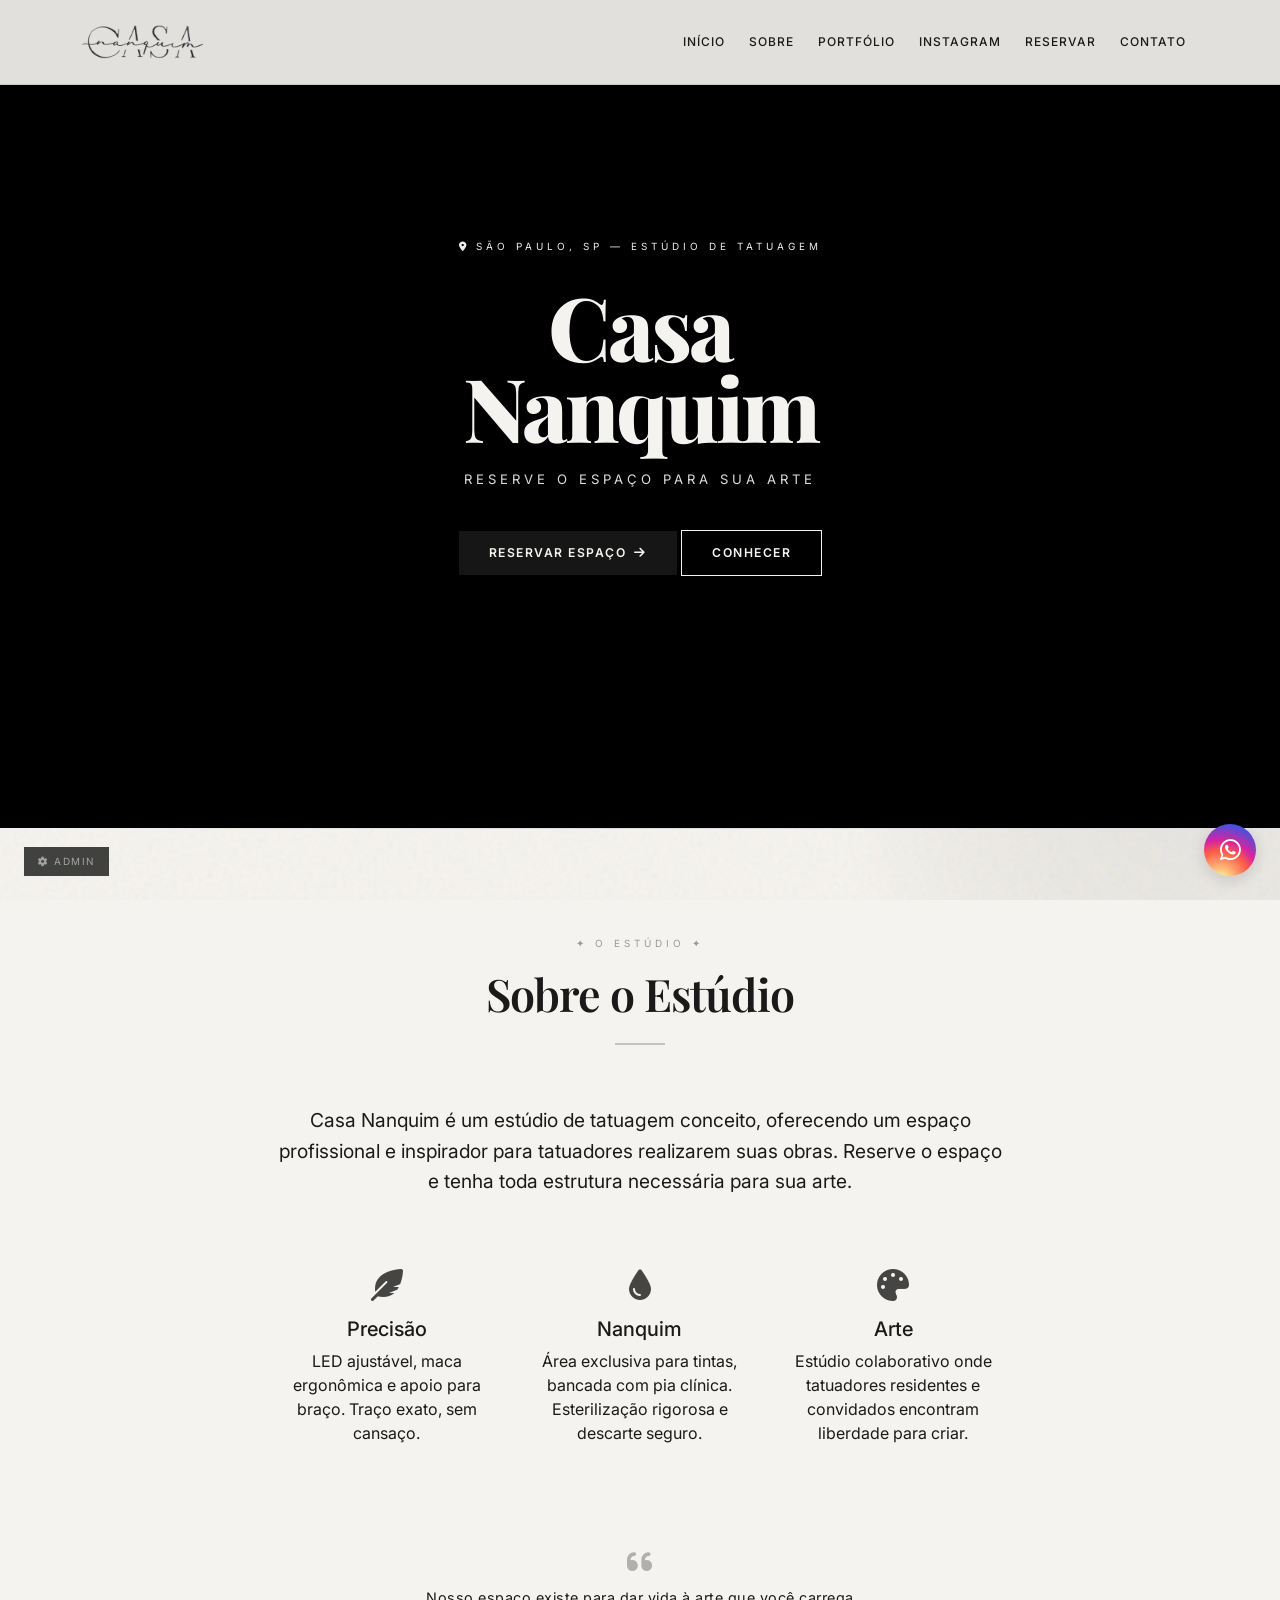
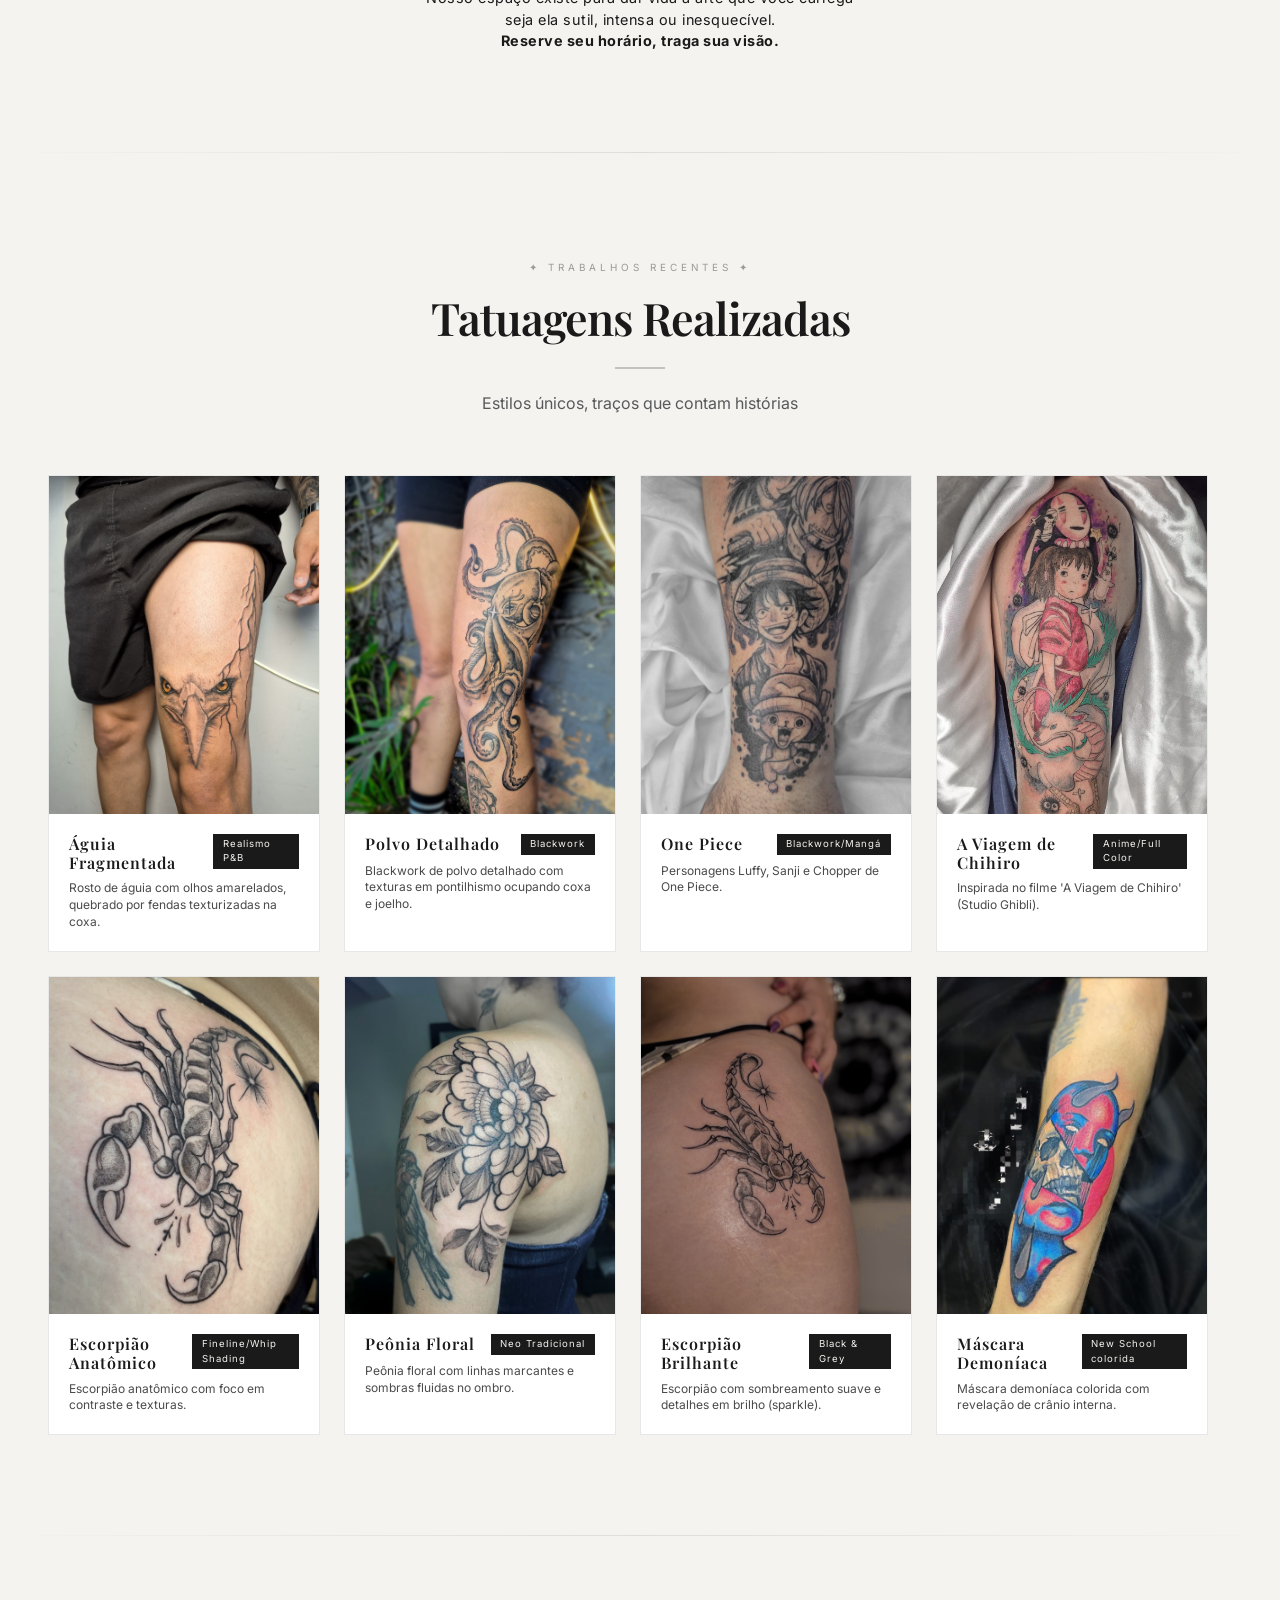
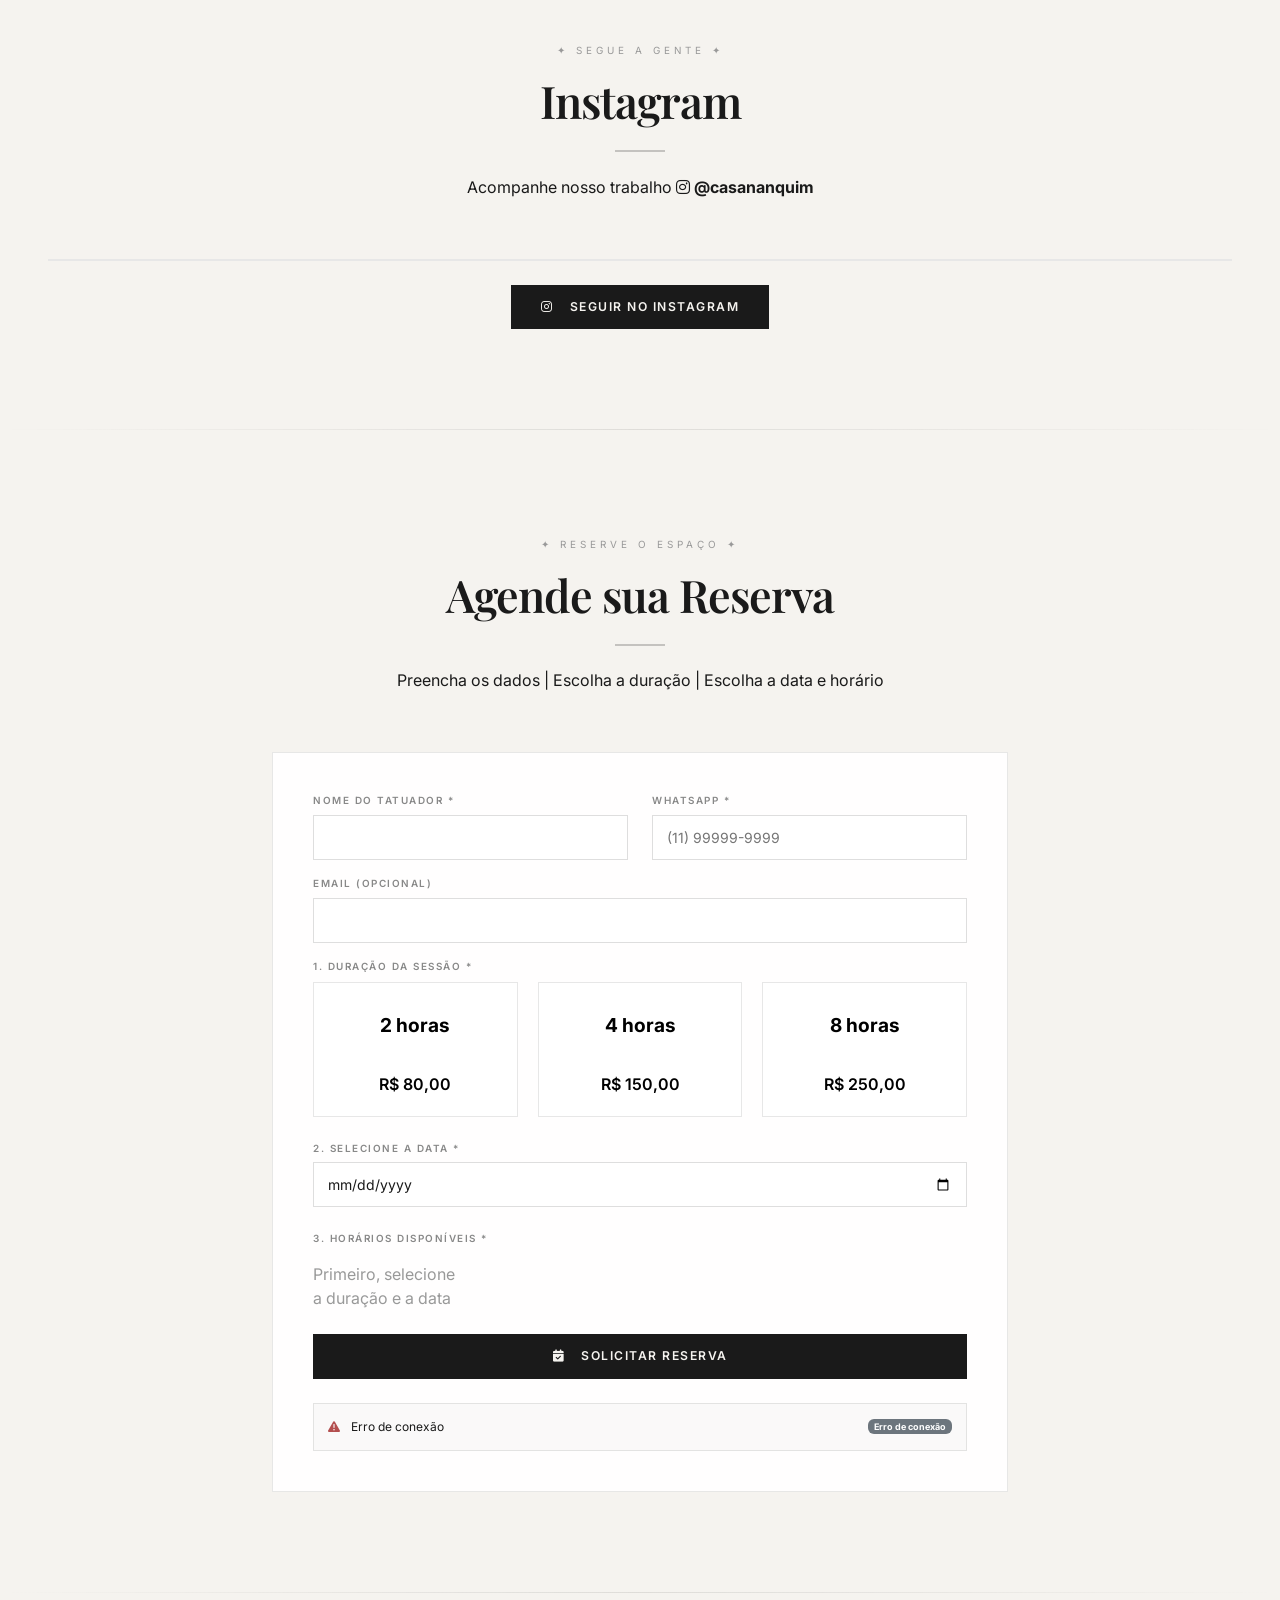
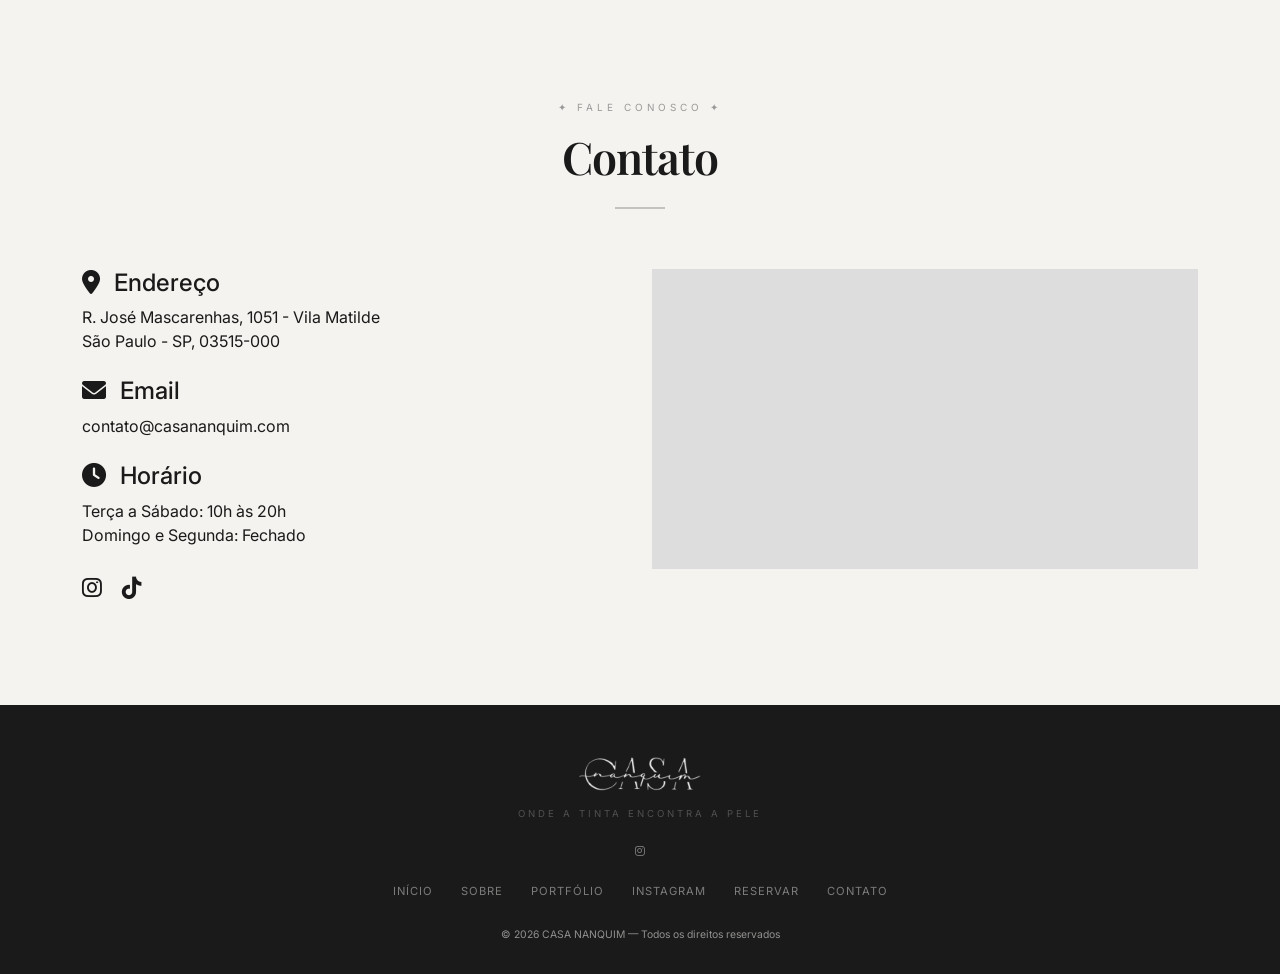
==== index.html @ 6b9a7470 "Update index.html" ====
<!DOCTYPE html>
<html lang="pt-BR">
<head>
  <meta charset="UTF-8">
  <!-- Meta tags para compartilhamento em redes sociais (OTIMIZADAS) -->
  <meta property="og:title" content="Casa Nanquim | Reserve o espaço para sua arte em SP" />
  <meta property="og:description" content="Estúdio profissional de tatuagem em São Paulo - Vila Matilde. Agende sua sessão com estrutura completa para tatuadores. Horários flexíveis." />
  <meta property="og:image" content="https://paulo-ricardo-ffg.github.io/CasaNanquim/img/bannersocial.jpg" />
  <meta property="og:image:width" content="1200" />
  <meta property="og:image:height" content="630" />
  <meta property="og:url" content="https://paulo-ricardo-ffg.github.io/CasaNanquim/" />
  <meta property="og:type" content="website" />
  <meta name="twitter:card" content="summary_large_image" />
  <meta name="twitter:title" content="Casa Nanquim | Reserve o espaço para sua arte em SP" />
  <meta name="twitter:description" content="Estúdio profissional de tatuagem em São Paulo - Vila Matilde. Agende sua Reserva com estrutura completa." />
  <meta name="twitter:image" content="https://paulo-ricardo-ffg.github.io/CasaNanquim/img/bannersocial.jpg" />
  <link rel="canonical" href="https://paulo-ricardo-ffg.github.io/CasaNanquim/" />
  
  <meta name="viewport" content="width=device-width, initial-scale=1.0, viewport-fit=cover">
  <meta name="description" content="Casa Nanquim - Estúdio de Tatuagem em SP. Agende sua reserva para tatuar com estrutura profissional.">
  <meta name="theme-color" content="#f5f3ef">
  <title>Casa Nanquim | Estúdio de Tatuagem</title>

  <!-- Favicon -->
  <link rel="icon" type="image/png" href="img/favicon.png">
  <link rel="apple-touch-icon" href="img/favicon.png">

  <!-- Bootstrap + Fonts + Ícones -->
  <link href="https://cdn.jsdelivr.net/npm/bootstrap@5.3.0/dist/css/bootstrap.min.css" rel="stylesheet">
  <link href="https://fonts.googleapis.com/css2?family=Inter:opsz,wght@14..32,300;400;500;600;700;800&family=Playfair+Display:wght@400;500;600;700;800;900&display=swap" rel="stylesheet">
  <link rel="stylesheet" href="https://cdnjs.cloudflare.com/ajax/libs/font-awesome/6.0.0-beta3/css/all.min.css">
  <link href="https://unpkg.com/aos@2.3.1/dist/aos.css" rel="stylesheet">

  <style>
    /* ============================================================
       CASA NANQUIM — ESTILO PAPEL & TINTA (acessível)
       ============================================================ */
    :root {
      --paper:      #f5f3ef;
      --ink:        #1a1a1a;
      --ink-mid:    #2d2d2d;
      --ink-soft:   rgba(26,26,26,0.05);
      --ink-border: rgba(26,26,26,0.10);
      --font-d: 'Playfair Display', serif;
      --font-b: 'Inter', sans-serif;
    }

    /* Link de acessibilidade "Pular para o conteúdo" */
    .skip-to-content {
      position: absolute;
      top: -40px;
      left: 0;
      background: var(--ink);
      color: var(--paper);
      padding: 8px 16px;
      z-index: 10000;
      text-decoration: none;
      font-size: 0.8rem;
      font-weight: 500;
      transition: top 0.2s;
    }
    .skip-to-content:focus {
      top: 0;
    }

    html { overflow-x: hidden; max-width: 100%; scroll-behavior: smooth; scroll-padding-top: 80px; }
    * { margin: 0; padding: 0; box-sizing: border-box; }

    body {
      background: var(--paper);
      color: var(--ink);
      font-family: var(--font-b);
      overflow-x: hidden;
      max-width: 100%;
    }

    /* ===== TRANSIÇÃO DE ENTRADA ===== */
    .page-transition {
      position: fixed; inset: 0; background: var(--ink);
      z-index: 9999;
      display: flex; align-items: center; justify-content: center;
      transition: transform 0.8s cubic-bezier(0.77,0,0.18,1);
    }
    .page-transition.hide { transform: translateY(-100%); }
    .transition-content { text-align: center; animation: fadeInScale 0.6s ease-out; }
    .transition-logo    { max-width: 160px; width: auto; margin-bottom: 20px; display: block; margin-left: auto; margin-right: auto; }
    .transition-line { width: 2px; height: 46px; background: rgba(245,243,239,0.35); margin: 14px auto; animation: dropLine 1.2s ease-in-out infinite; }
    .transition-sub { color: rgba(245,243,239,0.45); font-size: 0.65rem; letter-spacing: 3px; text-transform: uppercase; margin-top: 8px; }
    @keyframes fadeInScale { from { opacity:0; transform:scale(0.95); } to { opacity:1; transform:scale(1); } }
    @keyframes dropLine { 0%,100% { transform:scaleY(0.3); opacity:0.3; } 50% { transform:scaleY(1); opacity:1; } }

    /* ===== EFEITOS DE TINTA (desktop) ===== */
    .ink-canvas { position: fixed; inset: 0; pointer-events: none; z-index: 0; overflow: hidden; }
    .ink-blob { position: absolute; border-radius: 60% 40% 50% 50% / 45% 50% 50% 55%; filter: blur(30px); animation: blobFloat 22s ease-in-out infinite; }
    .ink-blob:nth-child(1) { width:500px; height:500px; top:-150px; left:-150px; background:radial-gradient(ellipse,rgba(0,0,0,0.09),transparent); }
    .ink-blob:nth-child(2) { width:600px; height:600px; bottom:-200px; right:-200px; animation-duration:26s; background:radial-gradient(ellipse,rgba(30,30,30,0.07),transparent); }
    .ink-blob:nth-child(3) { width:340px; height:340px; top:40%; left:68%; animation-duration:19s; background:radial-gradient(ellipse,rgba(0,0,0,0.05),transparent); }
    @keyframes blobFloat { 0%,100% { transform:translate(0,0); border-radius:60% 40% 50% 50%/45% 50% 50% 55%; } 33% { transform:translate(40px,-30px); border-radius:45% 55% 40% 60%/50% 45% 55% 50%; } 66% { transform:translate(-30px,25px); border-radius:50% 45% 55% 40%/40% 55% 45% 60%; } }
    .ink-splash { position: absolute; background: var(--ink); border-radius: 50%; opacity: 0; animation: splashAnim 3.5s ease-out infinite; }
    @keyframes splashAnim { 0% { transform:scale(0); opacity:0.25; } 50% { opacity:0.1; } 100% { transform:scale(3); opacity:0; } }
    .ink-splash:nth-child(4) { width:50px; height:50px; top:22%; left:12%; animation-delay:0s; }
    .ink-splash:nth-child(5) { width:35px; height:35px; bottom:28%; right:18%; animation-delay:1.4s; }
    .ink-splash:nth-child(6) { width:65px; height:65px; top:58%; left:83%; animation-delay:0.8s; }
    .ink-drip { position: absolute; width:2px; background:var(--ink); border-radius:2px; opacity:0.18; animation:dripFall 3s linear infinite; }
    @keyframes dripFall { 0% { transform:translateY(-80px); opacity:0.3; } 100% { transform:translateY(100vh); opacity:0; } }
    .ink-drip:nth-child(7) { left:28%; height:16px; animation-delay:0s; }
    .ink-drip:nth-child(8) { left:52%; height:22px; animation-delay:1.1s; width:3px; }
    .ink-drip:nth-child(9) { left:78%; height:14px; animation-delay:0.5s; }
    .ink-drip:nth-child(10) { left:16%; height:20px; animation-delay:2s; }
    .ink-stroke { position: absolute; height:1px; background: linear-gradient(90deg,transparent,rgba(26,26,26,0.08),transparent); filter: blur(4px); animation: strokeMove 14s ease-in-out infinite; }
    @keyframes strokeMove { 0%,100% { transform:translateX(-40px); opacity:0.3; } 50% { transform:translateX(40px); opacity:0.6; } }
    .ink-stroke:nth-child(11) { width:60%; top:32%; left:-5%; }
    .ink-stroke:nth-child(12) { width:45%; bottom:42%; right:-5%; animation-duration:18s; animation-delay:3s; }
    .paper-texture { position: fixed; inset: 0; pointer-events:none; z-index:1; opacity:0.07; background-image: url("data:image/svg+xml,%3Csvg viewBox='0 0 200 200' xmlns='http://www.w3.org/2000/svg'%3E%3Cfilter id='noise'%3E%3CfeTurbulence type='fractalNoise' baseFrequency='0.9' numOctaves='4' stitchTiles='stitch'/%3E%3C/filter%3E%3Crect width='100%25' height='100%25' filter='url(%23noise)'/%3E%3C/svg%3E"); }

    .content { position:relative; z-index:10; }

    /* ===== NAVBAR com logo ===== */
    .navbar {
      background: rgba(245,243,239,0.92);
      backdrop-filter: blur(12px);
      border-bottom: 1px solid var(--ink-border);
      padding: 1rem 0;
      transition: all 0.3s ease;
    }
    .navbar.scrolled { padding: 0.6rem 0; background: rgba(245,243,239,0.98); }
    .navbar-brand {
      font-family: var(--font-d);
      font-size: 1.5rem;
      font-weight: 700;
      color: var(--ink) !important;
      letter-spacing: -0.5px;
      line-height: 1;
    }
    .navbar-brand img {
      height: 42px;
      width: auto;
      display: block;
      transition: all 0.2s;
    }
    .navbar.scrolled .navbar-brand img {
      height: 36px;
    }
    .nav-link { font-size: 0.75rem; font-weight: 500; letter-spacing: 1px; text-transform: uppercase; color: var(--ink) !important; margin: 0 0.5rem; transition: opacity 0.2s; padding: 6px 4px !important; }
    .nav-link:hover { opacity: 0.5; }
    .nav-cta { border: 1px solid var(--ink) !important; padding: 6px 16px !important; margin-left: 8px !important; }
    .nav-cta:hover { background: var(--ink) !important; color: var(--paper) !important; opacity: 1 !important; }

    /* ===== HERO com VÍDEOS ===== */
    .hero {
      min-height: 92vh;
      display: flex;
      align-items: center;
      justify-content: center;
      text-align: center;
      padding-top: 80px;
      position: relative;
      overflow: hidden;
    }
    .hero-video-container {
      position: absolute;
      inset: 0;
      z-index: 0;
      overflow: hidden;
      background: #000;
    }
    .hero-video {
      position: absolute;
      top: 50%;
      left: 50%;
      min-width: 100%;
      min-height: 100%;
      width: auto;
      height: auto;
      transform: translate(-50%, -50%);
      object-fit: cover;
      transition: opacity 1s ease-in-out;
      opacity: 0;
      filter: grayscale(100%) contrast(0.75);
    }
    .hero-video.active {
      opacity: 0.25;
    }
    .hero-overlay {
      position: absolute;
      inset: 0;
      background: rgba(0,0,0,0.3);
      z-index: 1;
    }
    .hero-content {
      position: relative;
      z-index: 2;
      max-width: 820px;
      padding: 2rem;
    }
    .hero-badge {
      display: inline-block;
      font-size: 0.62rem;
      letter-spacing: 4px;
      text-transform: uppercase;
      color: #eee;
      background: rgba(0,0,0,0.5);
      backdrop-filter: blur(4px);
      padding: 0.4rem 1.2rem;
      margin-bottom: 1.6rem;
      border-radius: 30px;
    }
    .hero h1 {
      font-family: var(--font-d);
      font-size: 5.5rem;
      font-weight: 800;
      letter-spacing: -3px;
      line-height: 0.92;
      color: var(--paper);
      text-shadow: 0 2px 10px rgba(0,0,0,0.3);
      margin-bottom: 1.4rem;
    }
    .hero-sub {
      font-size: 0.82rem;
      letter-spacing: 4px;
      text-transform: uppercase;
      color: #ddd;
      text-shadow: 0 1px 4px rgba(0,0,0,0.3);
      margin-bottom: 2.5rem;
    }
    .hero-cta a {
      background: rgba(26,26,26,0.85);
      backdrop-filter: blur(5px);
    }
    .hero-cta .btn-ink-outline {
      border-color: var(--paper);
      color: var(--paper);
      background: transparent;
    }
    .hero-cta .btn-ink-outline:hover {
      background: var(--paper);
      color: var(--ink);
    }

    /* ===== BOTÕES PADRÃO ===== */
    .btn-ink {
      display: inline-flex; align-items: center; gap: 8px;
      background: var(--ink); color: var(--paper);
      border: none; padding: 13px 30px;
      font-size: 0.76rem; font-weight: 600;
      letter-spacing: 1.5px; text-transform: uppercase;
      text-decoration: none; cursor: pointer;
      font-family: var(--font-b);
      transition: all 0.3s ease;
      position: relative; overflow: hidden;
    }
    .btn-ink::after { content:''; position:absolute; top:0; left:-100%; width:100%; height:100%; background:linear-gradient(90deg,transparent,rgba(255,255,255,0.15),transparent); transition:left 0.5s; }
    .btn-ink:hover::after { left:100%; }
    .btn-ink:hover { background:#333; transform:translateY(-2px); color:var(--paper); }

    .btn-ink-outline {
      display: inline-flex; align-items: center; gap: 8px;
      background: transparent; border: 1px solid var(--ink);
      color: var(--ink); padding: 13px 30px;
      font-size: 0.76rem; font-weight: 600;
      letter-spacing: 1.5px; text-transform: uppercase;
      text-decoration: none; cursor: pointer;
      transition: all 0.3s ease;
    }
    .btn-ink-outline:hover { background: var(--ink); color: var(--paper); transform: translateY(-2px); }

    /* ===== SEÇÕES GERAIS ===== */
    section { padding: 100px 0; position:relative; }
    .section-sep { height: 1px; background: linear-gradient(90deg,transparent,var(--ink-border),transparent); }
    .section-header { text-align:center; margin-bottom:60px; }
    .section-tag { display: inline-block; font-size:0.62rem; letter-spacing:4px; text-transform:uppercase; color:#999; margin-bottom:1rem; }
    .section-title { font-family: var(--font-d); font-size:2.8rem; font-weight:600; letter-spacing:-1px; color:var(--ink); }
    .ink-divider { width:50px; height:2px; background:var(--ink); opacity:0.22; margin:1.4rem auto; }

    /* ===== SOBRE ===== */
    .feature-icon { font-size: 2rem; margin-bottom: 1rem; opacity: 0.8; }
    .feature-card { padding: 1.5rem; text-align:center; }

    /* ===== BOOKING CARD ===== */
    .booking-card {
      background: rgba(255,255,255,0.92);
      border: 1px solid var(--ink-border);
      padding: 2.5rem;
    }
    .form-label-ink {
      display:block; font-size:0.62rem; font-weight:600;
      letter-spacing:1.5px; text-transform:uppercase;
      color:#888; margin-bottom:7px;
    }
    .input-ink {
      width:100%; padding:11px 14px;
      background:#fff; border:1px solid rgba(26,26,26,0.14);
      border-radius:0; color:var(--ink);
      font-family:var(--font-b); font-size:0.875rem;
      outline:none; transition:border-color 0.3s;
    }
    .input-ink:focus { border-color:rgba(26,26,26,0.45); outline:2px solid var(--ink); outline-offset:2px; }

    .duracao-group {
      display: flex;
      gap: 20px;
      flex-wrap: wrap;
      margin-top: 8px;
    }
    .opcao-btn {
      flex: 1;
      background: #fff;
      border: 1px solid var(--ink-border);
      padding: 20px 10px;
      text-align: center;
      cursor: pointer;
      transition: all 0.2s ease;
      font-family: var(--font-b);
      min-width: 120px;
    }
    .opcao-btn strong { font-size: 1.2rem; display: block; margin: 8px 0; }
    .opcao-btn .valor { font-weight: 600; font-size: 1rem; }
    .opcao-btn:hover { border-color: var(--ink); background: rgba(26,26,26,0.02); transform: translateY(-3px); }
    .opcao-btn.selected { background: var(--ink); color: var(--paper); border-color: var(--ink); }
    .opcao-btn.selected .valor { color: inherit; }

    .horarios-grid {
      display: grid;
      grid-template-columns: repeat(auto-fill, minmax(130px, 1fr));
      gap: 12px;
      margin: 16px 0;
    }
    .horario-btn {
      background: #fff;
      border: 1px solid var(--ink-border);
      padding: 12px 8px;
      text-align: center;
      cursor: pointer;
      font-family: var(--font-b);
      font-size: 0.85rem;
      transition: all 0.2s;
    }
    .horario-btn:hover { border-color: var(--ink); background: rgba(26,26,26,0.02); }
    .horario-btn.selected { background: var(--ink); color: var(--paper); border-color: var(--ink); }
    .horario-btn.disabled { background: #f0f0f0; color: #aaa; cursor: not-allowed; text-decoration: line-through; border-color: #e0e0e0; }

    .alert-custom { padding: 13px 16px; font-size:0.82rem; border-left:3px solid; margin-bottom:20px; background: rgba(26,26,26,0.03); }
    .alert-success-custom { border-color: #2b7e2b; color: #1e5a1e; }
    .alert-error-custom   { border-color: #b34e4e; color: #8b3c3c; }

    .status-card {
      background: rgba(26,26,26,0.02);
      border: 1px solid var(--ink-border);
      padding: 14px;
      font-size: 0.75rem;
    }

    /* Instagram feed */
    .instagram-feed {
      background: rgba(255,255,255,0.6);
      border: 1px solid var(--ink-border);
      padding: 20px;
      margin-bottom: 20px;
    }
    .instagram-media {
      margin: 0 auto !important;
      max-width: 100% !important;
      min-width: 100% !important;
      width: 100% !important;
    }

    /* ===== PORTFÓLIO / GALERIA ===== */
    .portfolio-grid {
      width: 100%;
      padding: 0;
    }
    .portfolio-card {
      background: #fff;
      border: 1px solid var(--ink-border);
      transition: transform 0.2s ease, box-shadow 0.2s;
      height: 100%;
      display: flex;
      flex-direction: column;
    }
    .portfolio-card:hover {
      transform: translateY(-5px);
      box-shadow: 0 12px 24px rgba(0,0,0,0.05);
    }
    .portfolio-img {
      width: 100%;
      aspect-ratio: 4 / 5;
      object-fit: cover;
      background: #eae7e2;
    }
    .portfolio-card-body {
      padding: 1.25rem;
      flex-grow: 1;
    }
    .portfolio-card-title {
      font-family: var(--font-d);
      font-size: 1rem;
      font-weight: 600;
      letter-spacing: 1px;
      margin-bottom: 0.5rem;
      color: var(--ink);
    }
    .portfolio-card-text {
      font-size: 0.75rem;
      line-height: 1.4;
      color: #4a4a4a;
      margin-bottom: 0;
    }
    .badge-ink {
      background: var(--ink);
      color: var(--paper);
      font-size: 0.6rem;
      letter-spacing: 1px;
      padding: 0.2rem 0.6rem;
      border-radius: 0;
      font-weight: 400;
    }

    /* Footer com logo */
    .footer {
      background: var(--ink); color: rgba(245,243,239,0.55);
      padding: 3rem 0 2rem; position: relative; z-index: 10;
      width: 100%;
    }
    .footer-brand img {
      height: 42px;
      width: auto;
      filter: brightness(0) invert(1);
      margin-bottom: 12px;
      opacity: 0.95;
    }
    .footer-tagline { font-size: 0.6rem; letter-spacing: 3px; text-transform: uppercase; color: rgba(245,243,239,0.25); margin-bottom: 1rem; }
    .footer a { color: rgba(245,243,239,0.45); text-decoration: none; margin: 0 12px; font-size: 0.7rem; letter-spacing: 1px; text-transform: uppercase; transition: color 0.2s; }
    .footer a:hover { color: var(--paper); }
    .footer-copy { font-size: 0.65rem; margin-top: 1.6rem; }

    .instagram-float {
      position:fixed; bottom:24px; right:24px;
      background: radial-gradient(circle at 30% 110%,#fdf497 0%,#fdf497 5%,#fd5949 45%,#d6249f 60%,#285AEB 90%);
      color:#fff; width:52px; height:52px; border-radius:50%;
      display:flex; align-items:center; justify-content:center;
      font-size:24px; z-index:999; text-decoration:none;
      box-shadow:0 4px 16px rgba(0,0,0,0.14);
      transition: transform 0.2s;
    }
    .instagram-float:hover { transform:scale(1.1); color:#fff; }
    .admin-link {
      position:fixed; bottom:24px; left:24px;
      background:rgba(26,26,26,0.82); color:rgba(245,243,239,0.55);
      padding:7px 14px; text-decoration:none; z-index:999;
      font-size:0.62rem; letter-spacing:1.5px; text-transform:uppercase;
      backdrop-filter:blur(6px);
    }
    .admin-link:hover { color:var(--paper); background:var(--ink); }

    .loading-spinner {
      display: inline-block; width: 18px; height: 18px;
      border: 2px solid rgba(26,26,26,0.2);
      border-top-color: var(--ink);
      border-radius: 50%;
      animation: spin 0.6s linear infinite;
    }
    @keyframes spin { to { transform: rotate(360deg); } }

    ::-webkit-scrollbar { width: 6px; }
    ::-webkit-scrollbar-track { background: #e8e6e2; }
    ::-webkit-scrollbar-thumb { background: var(--ink); }

    @media (max-width: 768px) {
      .ink-canvas, .paper-texture { display: none; }
      .hero h1 { font-size: 3rem; }
      .section-title { font-size: 2rem; }
      section { padding: 70px 0; }
      .booking-card { padding: 1.5rem; }
      .duracao-group { gap: 10px; flex-direction: column; }
      .opcao-btn { width: 100%; }
      .horarios-grid { grid-template-columns: repeat(auto-fill, minmax(100px, 1fr)); }
      .portfolio-card-title { font-size: 0.9rem; }
      .portfolio-grid { margin: 0; }
      .navbar-brand img { height: 34px; }
      .footer-brand img { height: 34px; }
      .transition-logo { max-width: 130px; }
    }
  </style>
</head>
<body>

<!-- Link de acessibilidade: Pular para o conteúdo principal -->
<a href="#main-content" class="skip-to-content">Pular para o conteúdo principal</a>

<div class="page-transition" id="pageTransition">
  <div class="transition-content">
    <img src="img/favicon.png" alt="Casa Nanquim Logo" class="transition-logo">
    <div class="transition-line"></div>
    <div class="transition-sub">Onde a tinta encontra a pele</div>
  </div>
</div>

<div class="ink-canvas" aria-hidden="true">
  <div class="ink-blob"></div><div class="ink-blob"></div><div class="ink-blob"></div>
  <div class="ink-splash"></div><div class="ink-splash"></div><div class="ink-splash"></div>
  <div class="ink-drip"></div><div class="ink-drip"></div><div class="ink-drip"></div><div class="ink-drip"></div>
  <div class="ink-stroke"></div><div class="ink-stroke"></div>
</div>
<div class="paper-texture" aria-hidden="true"></div>

<div class="content" id="main-content" tabindex="-1">

  <!-- ==================== NAVBAR com Logo ==================== -->
  <nav class="navbar navbar-expand-lg fixed-top" aria-label="Navegação principal">
    <div class="container">
      <a class="navbar-brand" href="#home" aria-label="Casa Nanquim - Página inicial">
        <img src="img/logooficial.png" alt="Casa Nanquim - Logotipo">
      </a>
      <button class="navbar-toggler border-0" type="button" data-bs-toggle="collapse" data-bs-target="#navMenu" aria-expanded="false" aria-label="Menu de navegação">
        <i class="fas fa-bars" style="font-size:0.9rem;color:var(--ink);"></i>
      </button>
      <div class="collapse navbar-collapse" id="navMenu">
        <ul class="navbar-nav ms-auto align-items-lg-center">
          <li class="nav-item"><a class="nav-link" href="#home">Início</a></li>
          <li class="nav-item"><a class="nav-link" href="#sobre">Sobre</a></li>
          <li class="nav-item"><a class="nav-link" href="#portfolio">Portfólio</a></li>
          <li class="nav-item"><a class="nav-link" href="#instagram">Instagram</a></li>
          <li class="nav-item"><a class="nav-link" href="#reserva">Reservar</a></li>
          <li class="nav-item"><a class="nav-link" href="#contato">Contato</a></li>
        </ul>
      </div>
    </div>
  </nav>

  <!-- ==================== HERO com VÍDEOS ==================== -->
  <section id="home" class="hero">
    <div class="hero-video-container">
      <video class="hero-video active" autoplay muted playsinline>
        <source src="img/1.mp4" type="video/mp4">
      </video>
      <video class="hero-video" autoplay muted playsinline>
        <source src="img/2.mp4" type="video/mp4">
      </video>
      <video class="hero-video" autoplay muted playsinline>
        <source src="img/3.mp4" type="video/mp4">
      </video>
      <div class="hero-overlay"></div>
    </div>
    <div class="hero-content" data-aos="fade-up">
      <div class="hero-badge"><i class="fas fa-map-marker-alt" style="margin-right:6px;"></i>São Paulo, SP — Estúdio de Tatuagem</div>
      <h1>Casa<br>Nanquim</h1>
      <p class="hero-sub">Reserve o espaço para sua arte</p>
      <div class="hero-cta">
        <a href="#reserva" class="btn-ink">Reservar Espaço <i class="fas fa-arrow-right"></i></a>
        <a href="#sobre" class="btn-ink-outline">Conhecer</a>
      </div>
    </div>
  </section>

  <div class="section-sep" aria-hidden="true"></div>

  <!-- ==================== SOBRE ==================== -->
<section id="sobre">
  <div class="container">
    <div class="section-header" data-aos="fade-up">
      <span class="section-tag">✦ O ESTÚDIO ✦</span>
      <h2 class="section-title">Sobre o Estúdio</h2>
      <div class="ink-divider" aria-hidden="true"></div>
    </div>
    <div class="row justify-content-center">
      <div class="col-lg-8 text-center" data-aos="fade-up">
        <p style="font-size:1.2rem; line-height:1.6;">Casa Nanquim é um estúdio de tatuagem conceito, oferecendo um espaço profissional e inspirador para tatuadores realizarem suas obras. Reserve o espaço e tenha toda estrutura necessária para sua arte.</p>
        <div class="row mt-5">
          <div class="col-md-4 feature-card">
            <i class="fas fa-feather-alt feature-icon" aria-hidden="true"></i>
            <h5>Precisão</h5>
            <p>LED ajustável, maca ergonômica e apoio para braço. Traço exato, sem cansaço.</p>
          </div>
          <div class="col-md-4 feature-card">
            <i class="fas fa-droplet feature-icon" aria-hidden="true"></i>
            <h5>Nanquim</h5>
            <p>Área exclusiva para tintas, bancada com pia clínica. Esterilização rigorosa e descarte seguro.</p>
          </div>
          <div class="col-md-4 feature-card">
            <i class="fas fa-palette feature-icon" aria-hidden="true"></i>
            <h5>Arte</h5>
            <p>Estúdio colaborativo onde tatuadores residentes e convidados encontram liberdade para criar.</p>
          </div>
          <div class="mt-5 pt-3 text-center" data-aos="fade-up">
            <i class="fas fa-quote-left" style="opacity: 0.3; font-size: 1.8rem;"></i>
            <p class="mt-2" style="font-size: 0.9rem; letter-spacing: 0.5px; max-width: 500px; margin: 0 auto;">
              Nosso espaço existe para dar vida à arte que você carrega <br> seja ela sutil, intensa ou inesquecível.<br>
              <strong>Reserve seu horário, traga sua visão.</strong>
            </p>
          </div>
        </div>
      </div>
    </div>
  </div>
</section>

  <div class="section-sep" aria-hidden="true"></div>

  <!-- ==================== PORTFÓLIO ==================== -->
  <section id="portfolio" class="portfolio-section">
    <div class="container-fluid px-4 px-lg-5">
      <div class="section-header" data-aos="fade-up">
        <span class="section-tag">✦ TRABALHOS RECENTES ✦</span>
        <h2 class="section-title">Tatuagens Realizadas</h2>
        <div class="ink-divider" aria-hidden="true"></div>
        <p class="text-muted">Estilos únicos, traços que contam histórias</p>
      </div>
      <div class="row g-4 portfolio-grid" id="galeriaPortfolio" aria-label="Galeria de tatuagens realizadas">
        <!-- Cards gerados dinamicamente -->
      </div>
    </div>
  </section>

  <div class="section-sep" aria-hidden="true"></div>

    <!-- ==================== INSTAGRAM (largura total, igual ao portfólio) ==================== -->
  <section id="instagram">
    <div class="container-fluid px-4 px-lg-5">
      <div class="section-header" data-aos="fade-up">
        <span class="section-tag">✦ SEGUE A GENTE ✦</span>
        <h2 class="section-title">Instagram</h2>
        <div class="ink-divider" aria-hidden="true"></div>
        <p class="mt-2">Acompanhe nosso trabalho <strong><a href="https://www.instagram.com/casananquim/" target="_blank" style="color: var(--ink); text-decoration: none;" aria-label="Instagram @casananquim (abre em nova aba)"><i class="fab fa-instagram"></i> @casananquim</a></strong></p>
      </div>
      <div class="row justify-content-center">
        <div class="col-12" data-aos="fade-up">
          <!-- Feed do Instagram agora ocupa 100% da largura -->
          <div class="instagram-feed" style="padding: 0; background: transparent; border: none;">
            <blockquote class="instagram-media" data-instgrm-permalink="https://www.instagram.com/casananquim/" data-instgrm-version="14" style="background:#fff; border:1px solid var(--ink-border); border-radius:0; box-shadow: none; padding:0; width:100%; margin:0 auto;"></blockquote>
          </div>
          <div class="text-center mt-4">
            <a href="https://www.instagram.com/casananquim/" target="_blank" class="btn-ink">
              <i class="fab fa-instagram me-2"></i> Seguir no Instagram
            </a>
          </div>
        </div>
      </div>
    </div>
  </section>

  <div class="section-sep" aria-hidden="true"></div>

  <!-- ==================== RESERVA ==================== -->
  <section id="reserva">
    <div class="container">
      <div class="section-header" data-aos="fade-up">
        <span class="section-tag">✦ RESERVE O ESPAÇO ✦</span>
        <h2 class="section-title">Agende sua Reserva</h2>
        <div class="ink-divider" aria-hidden="true"></div>
        <p>Preencha os dados | Escolha a duração | Escolha a data e horário</p>
      </div>
      <div class="row justify-content-center">
        <div class="col-lg-8" data-aos="fade-up">
          <div class="booking-card">
            <form id="reservaForm" aria-label="Formulário de reserva de espaço">
              <div class="row">
                <div class="col-md-6 mb-3">
                  <label class="form-label-ink" for="nome">Nome do Tatuador *</label>
                  <input type="text" class="input-ink" id="nome" required aria-required="true">
                </div>
                <div class="col-md-6 mb-3">
                  <label class="form-label-ink" for="whatsapp">WhatsApp *</label>
                  <input type="tel" class="input-ink" id="whatsapp" placeholder="(11) 99999-9999" required aria-required="true">
                </div>
              </div>
              <div class="mb-3">
                <label class="form-label-ink" for="email">Email (opcional)</label>
                <input type="email" class="input-ink" id="email">
              </div>

              <div class="mb-4">
                <label class="form-label-ink" id="duracaoLabel">1. Duração da Sessão *</label>
                <div class="duracao-group" role="group" aria-labelledby="duracaoLabel">
                  <button type="button" class="opcao-btn" data-duracao="2" data-horas="2" data-valor="80" aria-pressed="false">
                    <strong>2 horas</strong><br><span class="valor">R$ 80,00</span>
                  </button>
                  <button type="button" class="opcao-btn" data-duracao="4" data-horas="4" data-valor="150" aria-pressed="false">
                    <strong>4 horas</strong><br><span class="valor">R$ 150,00</span>
                  </button>
                  <button type="button" class="opcao-btn" data-duracao="8" data-horas="8" data-valor="250" aria-pressed="false">
                    <strong>8 horas</strong><br><span class="valor">R$ 250,00</span>
                  </button>
                </div>
              </div>

              <div class="mb-4">
                <label class="form-label-ink" for="data">2. Selecione a Data *</label>
                <input type="date" class="input-ink" id="data" required aria-required="true">
              </div>

              <div class="mb-4">
                <label class="form-label-ink" id="horarioLabel">3. Horários Disponíveis *</label>
                <div id="horariosContainer" class="horarios-grid" role="group" aria-labelledby="horarioLabel">
                  <div class="texto-muted" style="color:#999;">Primeiro, selecione a duração e a data</div>
                </div>
              </div>

              <button type="submit" class="btn-ink w-100" id="submitBtn" style="justify-content:center;" aria-live="polite">
                <i class="fas fa-calendar-check me-2" aria-hidden="true"></i> Solicitar Reserva
              </button>
              <div id="mensagem" class="mt-3" role="status" aria-live="polite"></div>
            </form>

            <div class="status-card mt-4">
              <div class="d-flex justify-content-between align-items-center">
                <span><i class="fas fa-sync-alt me-2" id="statusIcon" aria-hidden="true"></i> <span id="statusText"></span></span>
                <span class="badge bg-secondary" id="ultimaAtualizacao">-</span>
              </div>
            </div>
          </div>
        </div>
      </div>
    </div>
  </section>

  <div class="section-sep" aria-hidden="true"></div>

  <!-- ==================== CONTATO ==================== -->
  <section id="contato">
    <div class="container">
      <div class="section-header" data-aos="fade-up">
        <span class="section-tag">✦ FALE CONOSCO ✦</span>
        <h2 class="section-title">Contato</h2>
        <div class="ink-divider" aria-hidden="true"></div>
      </div>
      <div class="row g-4">
        <div class="col-lg-6" data-aos="fade-right">
          <h4><i class="fas fa-map-marker-alt me-2" aria-hidden="true"></i> Endereço</h4>
          <p>R. José Mascarenhas, 1051 - Vila Matilde<br>São Paulo - SP, 03515-000</p>
          <h4 class="mt-4"><i class="fas fa-envelope me-2" aria-hidden="true"></i> Email</h4>
          <p>contato@casananquim.com</p>
          <h4 class="mt-4"><i class="fas fa-clock me-2" aria-hidden="true"></i> Horário</h4>
          <p>Terça a Sábado: 10h às 20h<br>Domingo e Segunda: Fechado</p>
          <div class="social-links mt-4">
            <a href="https://www.instagram.com/casananquim" target="_blank" class="me-3" style="color:var(--ink); font-size:1.4rem;" aria-label="Instagram (abre nova aba)"><i class="fab fa-instagram" aria-hidden="true"></i></a>
            <a href="#" style="color:var(--ink); font-size:1.4rem;" aria-label="TikTok"><i class="fab fa-tiktok" aria-hidden="true"></i></a>
          </div>
        </div>
        <div class="col-lg-6" data-aos="fade-left">
          <div class="map-placeholder" style="height: 300px; background:#ddd;">
            <iframe src="https://www.google.com/maps/embed?pb=!1m18!1m12!1m3!1d3657.825648835674!2d-46.52976278446307!3d-23.53786108469502!2m3!1f0!2f0!3f0!3m2!1i1024!2i768!4f13.1!3m3!1m2!1s0x94ce5f7f72f4fc3d%3A0x4ff1279e14acfddc!2sCasa%20Nanquim%20%7C%20Tatuagem!5e0!3m2!1spt-BR!2sbr!4v1744752000000!5m2!1spt-BR!2sbr" width="100%" height="100%" style="border:0;" allowfullscreen loading="lazy" title="Mapa de localização da Casa Nanquim"></iframe>
          </div>
        </div>
      </div>
    </div>
  </section>

  <!-- ==================== FOOTER ==================== -->
  <footer class="footer">
    <div class="container text-center">
      <div class="footer-brand">
        <img src="img/logooficial.png" alt="Casa Nanquim">
      </div>
      <div class="footer-tagline">Onde a tinta encontra a pele</div>
      <div style="margin-bottom:1rem;">
        <a href="https://www.instagram.com/casananquim/" target="_blank" aria-label="Instagram"><i class="fab fa-instagram"></i></a>
      </div>
      <div class="footer-links mb-2">
        <a href="#home">Início</a>
        <a href="#sobre">Sobre</a>
        <a href="#portfolio">Portfólio</a>
        <a href="#instagram">Instagram</a>
        <a href="#reserva">Reservar</a>
        <a href="#contato">Contato</a>
      </div>
      <div class="footer-copy">© <span id="currentYear"></span> CASA NANQUIM — Todos os direitos reservados</div>
    </div>
  </footer>

</div>

<a href="https://wa.me/5511999999999" class="instagram-float" target="_blank" rel="noopener" aria-label="WhatsApp (abre conversa)">
  <i class="fab fa-whatsapp" aria-hidden="true"></i>
</a>
<a href="admin.html" class="admin-link" aria-label="Área administrativa">
  <i class="fas fa-cog" aria-hidden="true"></i> Admin
</a>

<script src="https://cdn.jsdelivr.net/npm/bootstrap@5.3.0/dist/js/bootstrap.bundle.min.js"></script>
<script src="https://unpkg.com/aos@2.3.1/dist/aos.js"></script>
<script async src="//www.instagram.com/embed.js"></script>

<script>
  // ========== ROTATIVO DE VÍDEOS DE FUNDO ==========
  const videos = document.querySelectorAll('.hero-video');
  let currentVideoIndex = 0;

  function nextVideo() {
    videos[currentVideoIndex].classList.remove('active');
    currentVideoIndex = (currentVideoIndex + 1) % videos.length;
    videos[currentVideoIndex].classList.add('active');
    videos[currentVideoIndex].play();
  }

  videos.forEach(video => {
    video.removeAttribute('loop');
    video.addEventListener('ended', () => {
      if (videos[currentVideoIndex] === video) {
        nextVideo();
      }
    });
    if (video === videos[0]) {
      video.play().catch(e => console.log("Autoplay bloqueado:", e));
    } else {
      video.pause();
    }
  });

  // ========== PORFÓLIO ALEATÓRIO (8 de 11) ==========
  const portfolioItemsCompleto = [
    { numero: 1, estilo: "New School colorida", titulo: "Máscara Demoníaca", descricao: "Máscara demoníaca colorida com revelação de crânio interna." },
    { numero: 2, estilo: "Blackwork", titulo: "Polvo Detalhado", descricao: "Blackwork de polvo detalhado com texturas em pontilhismo ocupando coxa e joelho." },
    { numero: 3, estilo: "Microrealismo", titulo: "Olhar Feminino", descricao: "Traços finos de um olhar feminino enquadrado no antebraço." },
    { numero: 4, estilo: "Anime/Full Color", titulo: "A Viagem de Chihiro", descricao: "Inspirada no filme 'A Viagem de Chihiro' (Studio Ghibli)." },
    { numero: 5, estilo: "Black & Grey", titulo: "Escorpião Brilhante", descricao: "Escorpião com sombreamento suave e detalhes em brilho (sparkle)." },
    { numero: 6, estilo: "Blackwork/Mangá", titulo: "One Piece", descricao: "Personagens Luffy, Sanji e Chopper de One Piece." },
    { numero: 7, estilo: "Fineline/Whip Shading", titulo: "Escorpião Anatômico", descricao: "Escorpião anatômico com foco em contraste e texturas." },
    { numero: 8, estilo: "Realismo P&B", titulo: "Leopardo com Flores", descricao: "Realismo em preto e cinza de leopardo cercado por flores ornamentais." },
    { numero: 9, estilo: "Dark Art/Surrealista", titulo: "Buquê de Olhos", descricao: "Buquê de flores com olhos integrados e traços ornamentais." },
    { numero: 10, estilo: "Neo Tradicional", titulo: "Peônia Floral", descricao: "Peônia floral com linhas marcantes e sombras fluidas no ombro." },
    { numero: 11, estilo: "Realismo P&B", titulo: "Águia Fragmentada", descricao: "Rosto de águia com olhos amarelados, quebrado por fendas texturizadas na coxa." }
  ];

  function selecionarAleatorios(array, quantidade) {
    const copia = [...array];
    for (let i = copia.length - 1; i > 0; i--) {
      const j = Math.floor(Math.random() * (i + 1));
      [copia[i], copia[j]] = [copia[j], copia[i]];
    }
    return copia.slice(0, quantidade);
  }

  function renderizarGaleria() {
    const galeria = document.getElementById('galeriaPortfolio');
    if (!galeria) return;
    galeria.innerHTML = '';
    const selecionados = selecionarAleatorios(portfolioItemsCompleto, 8);
    selecionados.forEach(item => {
      const imgSrc = `img/${item.numero}.jpeg`;
      const altText = `Tatuagem ${item.titulo} - ${item.estilo}. ${item.descricao}`;
      const col = document.createElement('div');
      col.className = 'col-sm-6 col-md-4 col-lg-3';
      col.setAttribute('data-aos', 'fade-up');
      col.innerHTML = `
        <div class="portfolio-card h-100">
          <img src="${imgSrc}" class="portfolio-img" alt="${altText}" loading="lazy" onerror="this.onerror=null;this.src='https://placehold.co/600x800/1a1a1a/white?text=Imagem+${item.numero}&font=playfair';">
          <div class="portfolio-card-body">
            <div class="d-flex justify-content-between align-items-start mb-2">
              <h3 class="portfolio-card-title mb-0">${item.titulo}</h3>
              <span class="badge-ink">${item.estilo}</span>
            </div>
            <p class="portfolio-card-text">${item.descricao}</p>
          </div>
        </div>
      `;
      galeria.appendChild(col);
    });
  }

  renderizarGaleria();
  AOS.init({ duration: 800, once: true });

  window.addEventListener('scroll', () => {
    const navbar = document.querySelector('.navbar');
    if (navbar) navbar.classList.toggle('scrolled', window.scrollY > 50);
  });

  window.addEventListener('load', () => {
    const t = document.getElementById('pageTransition');
    if (t) setTimeout(() => { t.classList.add('hide'); setTimeout(() => { t.style.display = 'none'; }, 800); }, 500);
  });

  document.getElementById('currentYear').textContent = new Date().getFullYear();

  // ========== SISTEMA DE RESERVA ==========
  const SCRIPT_URL = 'https://script.google.com/macros/s/AKfycbwRJplEccWvNLu9WVBeVygAylrdj6jHC9Pk5cbQKe3WORpaYooYb356c6PHRDikx8ph/exec';
  const TOKEN = 'casa_nanquim_2025_secret_token';
  const HORARIOS_BASE = ['10:00', '11:00', '12:00', '13:00', '14:00', '15:00', '16:00', '17:00', '18:00', '19:00'];

  let duracaoHoras = null;
  let duracaoSelecionada = null;
  let valorSelecionado = null;
  let dataSelecionada = null;
  let horarioSelecionado = null;
  let reservasExistentes = [];

  const dataInput = document.getElementById('data');
  const horariosContainer = document.getElementById('horariosContainer');
  const submitBtn = document.getElementById('submitBtn');
  const mensagemDiv = document.getElementById('mensagem');
  const statusIcon = document.getElementById('statusIcon');
  const statusText = document.getElementById('statusText');
  const ultimaAtualizacao = document.getElementById('ultimaAtualizacao');

  function normalizarHorario(horario) {
    if (!horario) return '';
    if (typeof horario === 'string' && /^\d{2}:\d{2}$/.test(horario)) return horario;
    if (typeof horario === 'number') {
      const totalMinutos = Math.round(horario * 24 * 60);
      const horas = Math.floor(totalMinutos / 60);
      const minutos = totalMinutos % 60;
      return `${horas.toString().padStart(2, '0')}:${minutos.toString().padStart(2, '0')}`;
    }
    if (horario instanceof Date) return horario.toLocaleTimeString('pt-BR', { hour: '2-digit', minute: '2-digit' });
    const str = String(horario);
    const match = str.match(/(\d{1,2}):(\d{2})/);
    if (match) return `${match[1].padStart(2, '0')}:${match[2]}`;
    return str;
  }

  function atualizarStatus(status, texto) {
    if (status === 'online') {
      statusIcon.className = 'fas fa-check-circle me-2';
      statusIcon.style.color = '#2b7e2b';
      statusText.textContent = 'Conectado';
      ultimaAtualizacao.textContent = texto;
    } else {
      statusIcon.className = 'fas fa-exclamation-triangle me-2';
      statusIcon.style.color = '#b34e4e';
      statusText.textContent = 'Erro de conexão';
      ultimaAtualizacao.textContent = texto;
    }
  }

  async function buscarReservas() {
    try {
      const response = await fetch(`${SCRIPT_URL}?action=getBookings&token=${TOKEN}`);
      const data = await response.json();
      if (data.success) {
        reservasExistentes = (data.bookings || []).map(r => ({ ...r, horario: normalizarHorario(r.horario) }));
        atualizarStatus('online', `Atualizado ${new Date().toLocaleTimeString()}`);
        return reservasExistentes;
      }
    } catch (error) {
      console.error(error);
      atualizarStatus('offline', 'Erro de conexão');
      return [];
    }
  }

  function calcularFim(inicio, horas) {
    const [h, m] = inicio.split(':').map(Number);
    let horaFim = h + horas;
    return `${horaFim.toString().padStart(2, '0')}:${m.toString().padStart(2, '0')}`;
  }

  function gerarHorariosDisponiveis() {
    if (!duracaoHoras || !dataSelecionada) return [];
    const horariosDisponiveis = [];
    for (const inicio of HORARIOS_BASE) {
      const inicioHora = parseInt(inicio.split(':')[0]);
      const fimHora = inicioHora + duracaoHoras;
      if (fimHora <= 20) {
        horariosDisponiveis.push({ inicio, fim: calcularFim(inicio, duracaoHoras), ocupado: false, display: `${inicio} - ${calcularFim(inicio, duracaoHoras)}` });
      }
    }
    return horariosDisponiveis;
  }

  function renderizarHorarios() {
    if (!duracaoHoras) { horariosContainer.innerHTML = '<div style="color:#999;">Primeiro, selecione a duração da sessão</div>'; return; }
    if (!dataSelecionada) { horariosContainer.innerHTML = '<div style="color:#999;">Selecione uma data</div>'; return; }

    const [ano, mes, dia] = dataSelecionada.split('-').map(Number);
    const dataObjUTC = new Date(Date.UTC(ano, mes - 1, dia));
    const diaSemanaUTC = dataObjUTC.getUTCDay();
    const hojeUTC = new Date(); hojeUTC.setUTCHours(0,0,0,0);
    const dataSelecionadaUTC = new Date(Date.UTC(ano, mes - 1, dia));

    if (dataSelecionadaUTC < hojeUTC) { horariosContainer.innerHTML = '<div class="alert-custom alert-error-custom">⚠️ Data passada</div>'; return; }
    if (diaSemanaUTC === 0 || diaSemanaUTC === 6) { horariosContainer.innerHTML = '<div class="alert-custom alert-error-custom">⚠️ Estúdio fechado aos fins de semana (sábado e domingo)</div>'; return; }

    const horarios = gerarHorariosDisponiveis();
    if (horarios.length === 0) { horariosContainer.innerHTML = '<div class="alert-custom alert-error-custom">⚠️ Nenhum horário disponível para esta duração</div>'; return; }

    let html = '';
    for (const h of horarios) {
      const selectedClass = (horarioSelecionado === h.inicio) ? 'selected' : '';
      html += `<button type="button" class="horario-btn ${selectedClass}" data-inicio="${h.inicio}" data-fim="${h.fim}" aria-pressed="${horarioSelecionado === h.inicio}">${h.display}</button>`;
    }
    horariosContainer.innerHTML = html;

    document.querySelectorAll('.horario-btn').forEach(btn => {
      btn.addEventListener('click', () => {
        document.querySelectorAll('.horario-btn').forEach(b => {
          b.classList.remove('selected');
          b.setAttribute('aria-pressed', 'false');
        });
        btn.classList.add('selected');
        btn.setAttribute('aria-pressed', 'true');
        horarioSelecionado = btn.dataset.inicio;
      });
    });
  }

  function initDuracao() {
    const botoes = document.querySelectorAll('.opcao-btn');
    botoes.forEach(btn => {
      btn.addEventListener('click', async () => {
        botoes.forEach(b => {
          b.classList.remove('selected');
          b.setAttribute('aria-pressed', 'false');
        });
        btn.classList.add('selected');
        btn.setAttribute('aria-pressed', 'true');
        duracaoHoras = parseInt(btn.dataset.duracao);
        duracaoSelecionada = btn.dataset.duracao + 'h';
        valorSelecionado = btn.dataset.valor;
        horarioSelecionado = null;
        if (dataSelecionada) {
          await buscarReservas();
          renderizarHorarios();
        }
      });
    });
  }

  async function onDataChange() {
    dataSelecionada = dataInput.value;
    horarioSelecionado = null;
    if (dataSelecionada && duracaoHoras) {
      await buscarReservas();
      renderizarHorarios();
    } else if (dataSelecionada && !duracaoHoras) {
      horariosContainer.innerHTML = '<div style="color:#999;">Primeiro, selecione a duração da sessão</div>';
    } else {
      horariosContainer.innerHTML = '<div style="color:#999;">Selecione uma data</div>';
    }
  }

  async function enviarReserva(dados) {
    try {
      const params = new URLSearchParams();
      params.append('action', 'createBooking');
      params.append('token', TOKEN);
      params.append('data', JSON.stringify(dados));
      const response = await fetch(SCRIPT_URL, { method: 'POST', body: params, headers: { 'Content-Type': 'application/x-www-form-urlencoded' } });
      return await response.json();
    } catch (error) {
      return { success: false, error: error.message };
    }
  }

  function mostrarMensagem(texto, tipo) {
    const classe = tipo === 'sucesso' ? 'alert-success-custom' : 'alert-error-custom';
    mensagemDiv.innerHTML = `<div class="alert-custom ${classe}">${texto}</div>`;
    setTimeout(() => { if (mensagemDiv.innerHTML.includes(texto)) mensagemDiv.innerHTML = ''; }, 5000);
  }

  function setLoading(loading) {
    submitBtn.disabled = loading;
    submitBtn.innerHTML = loading ? '<span class="loading-spinner"></span> Enviando...' : '<i class="fas fa-calendar-check me-2"></i> Solicitar Reserva';
  }

  async function onSubmit(e) {
    e.preventDefault();
    const nome = document.getElementById('nome').value.trim();
    const whatsapp = document.getElementById('whatsapp').value.trim();
    const email = document.getElementById('email').value.trim();
    if (!nome) return mostrarMensagem('⚠️ Informe seu nome', 'erro');
    if (!whatsapp) return mostrarMensagem('⚠️ Informe seu WhatsApp', 'erro');
    if (!duracaoHoras) return mostrarMensagem('⚠️ Selecione a duração da sessão', 'erro');
    if (!dataSelecionada) return mostrarMensagem('⚠️ Selecione uma data', 'erro');
    if (!horarioSelecionado) return mostrarMensagem('⚠️ Selecione um horário', 'erro');

    setLoading(true);
    const fim = calcularFim(horarioSelecionado, duracaoHoras);
    const dados = {
      data: dataSelecionada, horario: horarioSelecionado, horarioFim: fim,
      duracao: duracaoSelecionada, duracaoHoras: duracaoHoras, valor: valorSelecionado,
      nome, whatsapp, email, timestamp: new Date().toISOString(), status: 'Pendente'
    };
    const result = await enviarReserva(dados);
    if (result.success) {
      mostrarMensagem('✅ Reserva solicitada com sucesso! Entraremos em contato.', 'sucesso');
      document.getElementById('reservaForm').reset();
      duracaoHoras = null; duracaoSelecionada = null; valorSelecionado = null;
      dataSelecionada = null; horarioSelecionado = null;
      dataInput.value = '';
      horariosContainer.innerHTML = '<div style="color:#999;">Primeiro, selecione a duração e a data</div>';
      document.querySelectorAll('.opcao-btn').forEach(b => {
        b.classList.remove('selected');
        b.setAttribute('aria-pressed', 'false');
      });
      await buscarReservas();
    } else {
      mostrarMensagem(`❌ ${result.error}`, 'erro');
    }
    setLoading(false);
  }

  async function init() {
    initDuracao();
    if (dataInput) dataInput.addEventListener('change', onDataChange);
    const form = document.getElementById('reservaForm');
    if (form) form.addEventListener('submit', onSubmit);
    const hoje = new Date().toISOString().split('T')[0];
    if (dataInput) dataInput.min = hoje;
    await buscarReservas();
    setInterval(async () => {
      if (dataSelecionada && duracaoHoras) {
        await buscarReservas();
        renderizarHorarios();
      }
    }, 10000);
  }

  init();
</script>
</body>
</html>
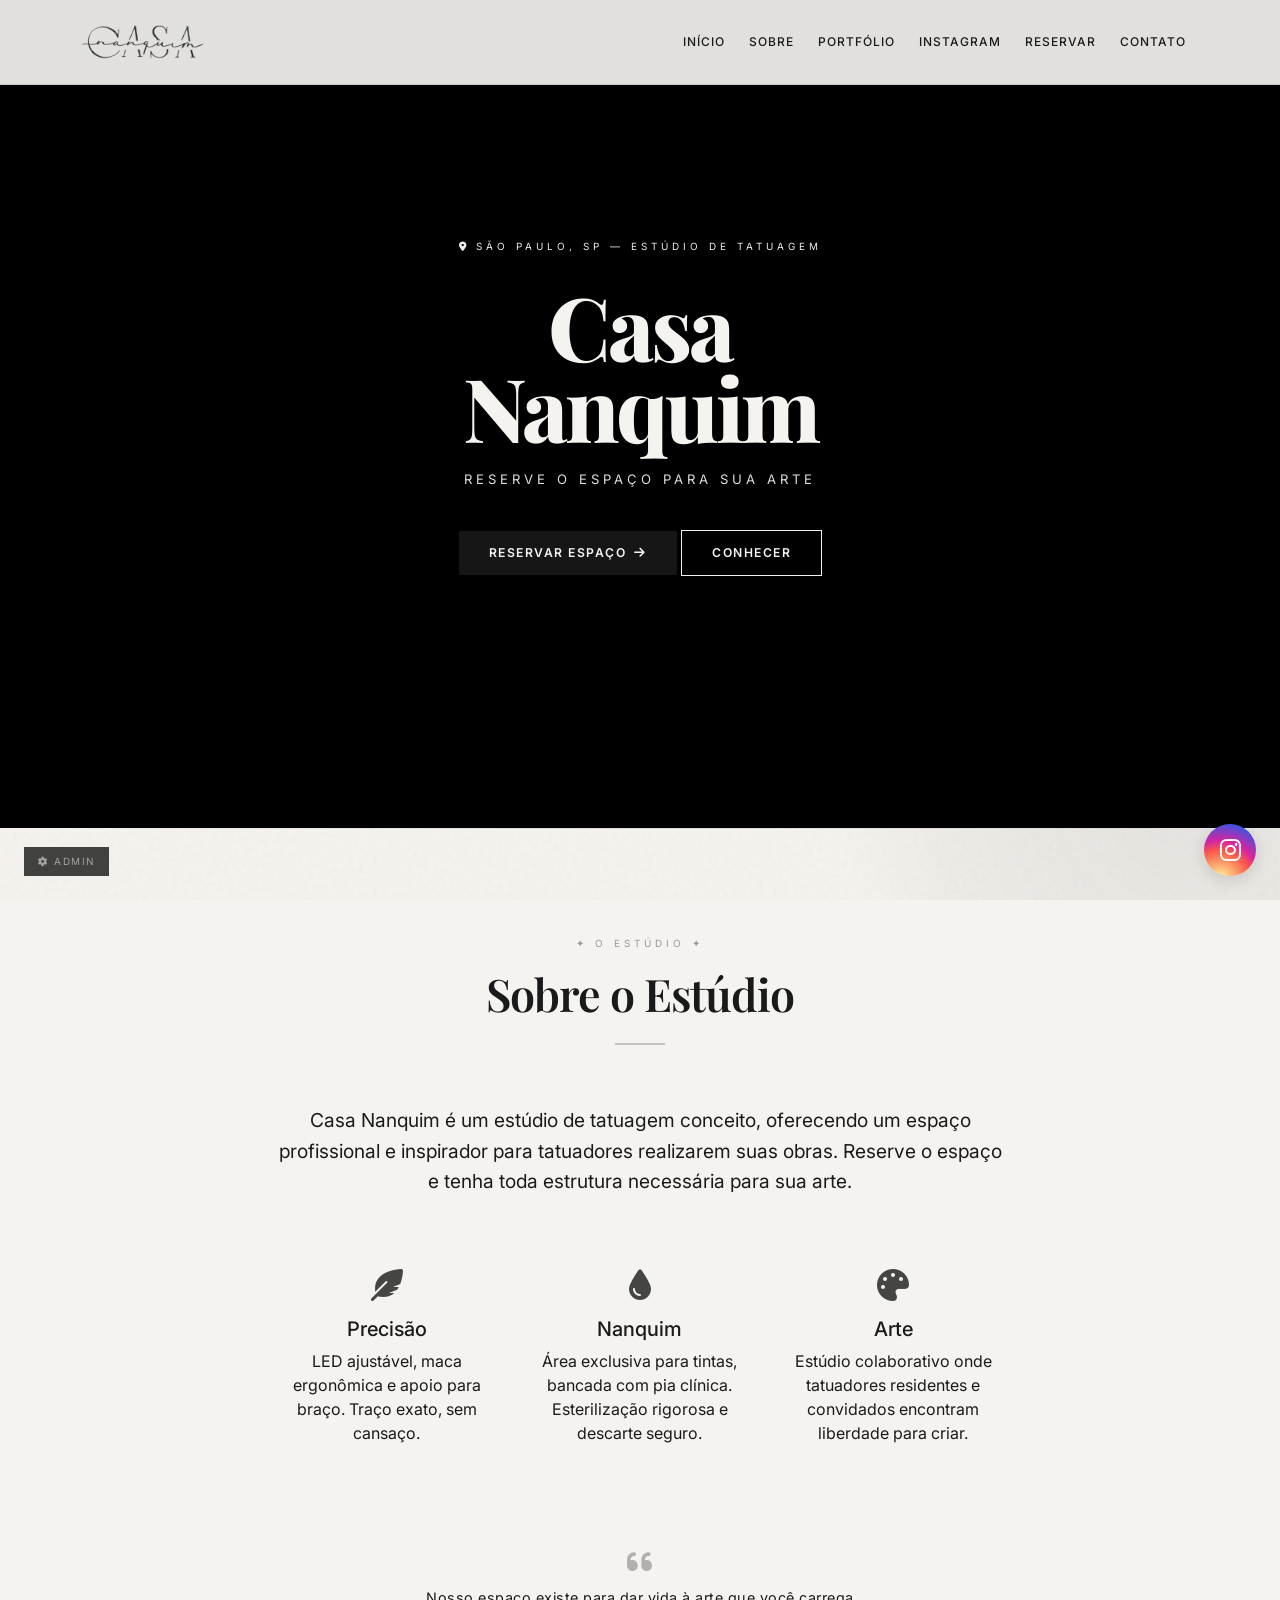
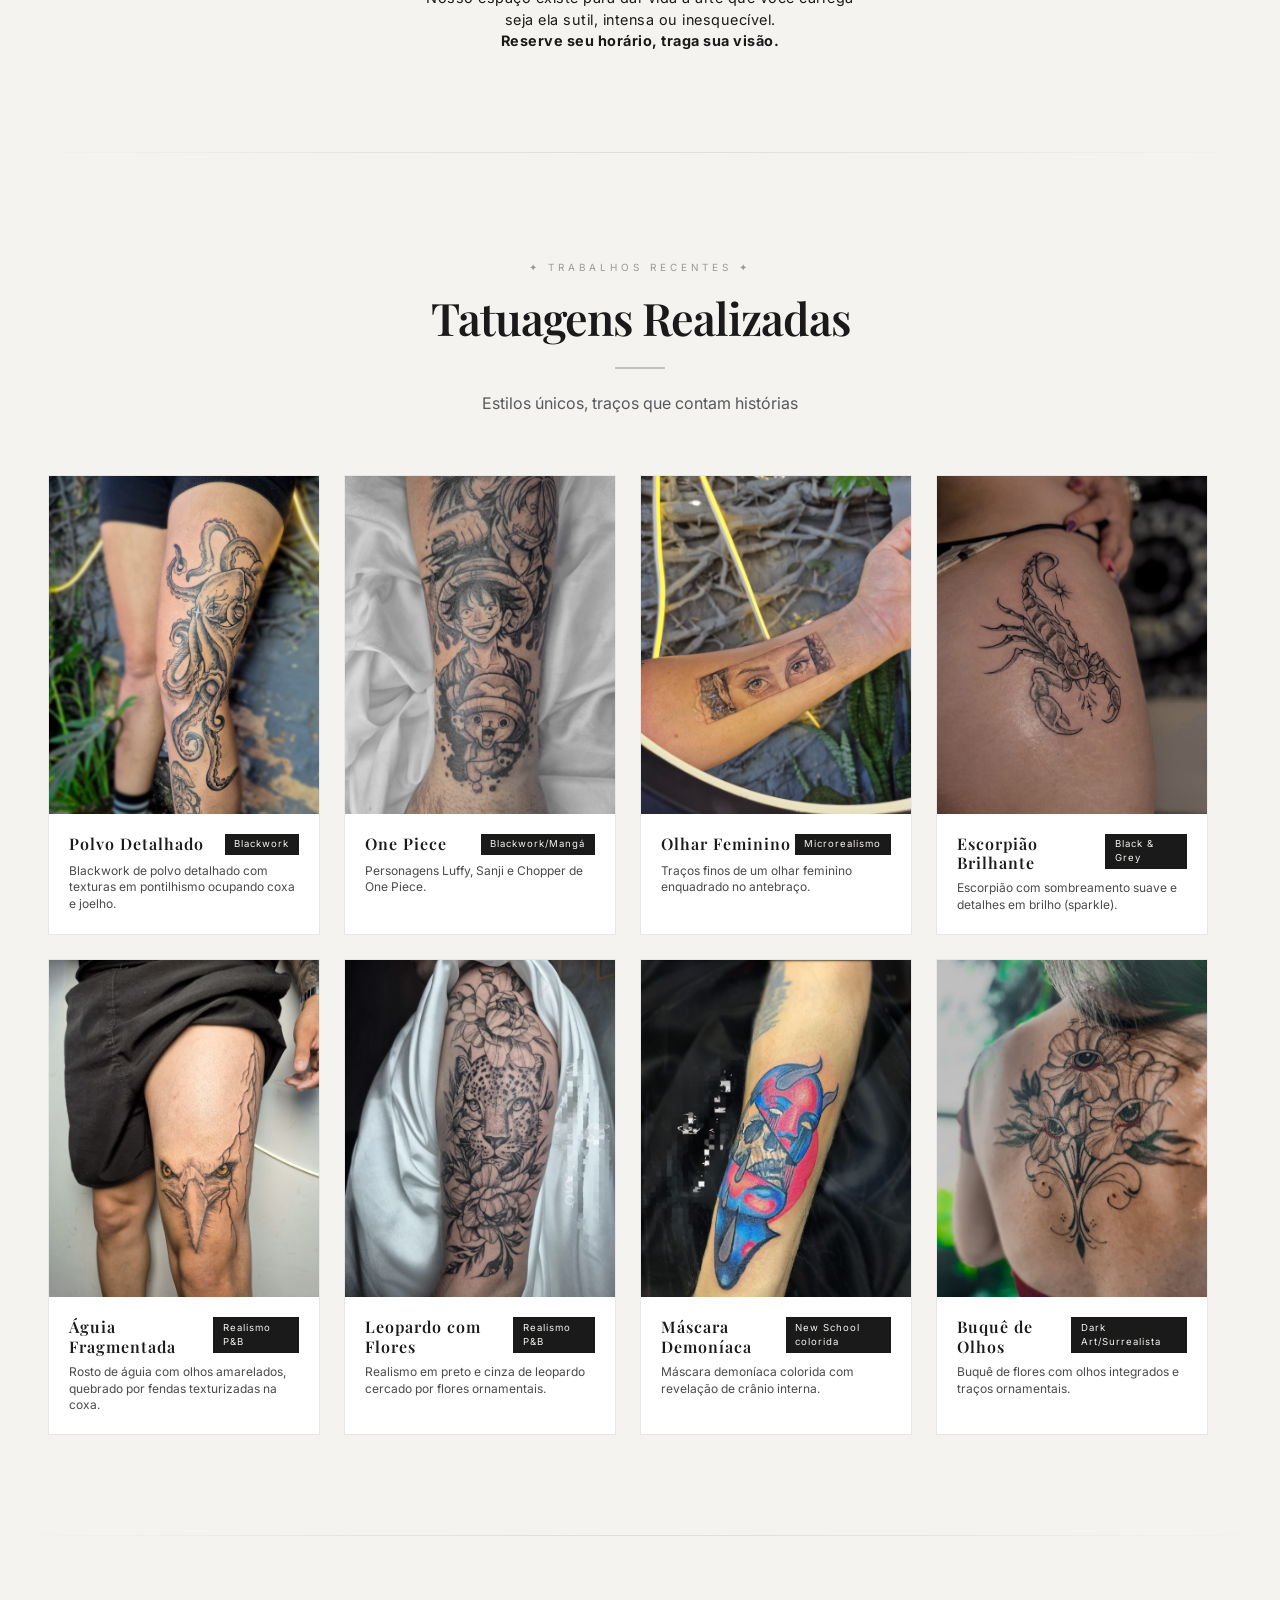
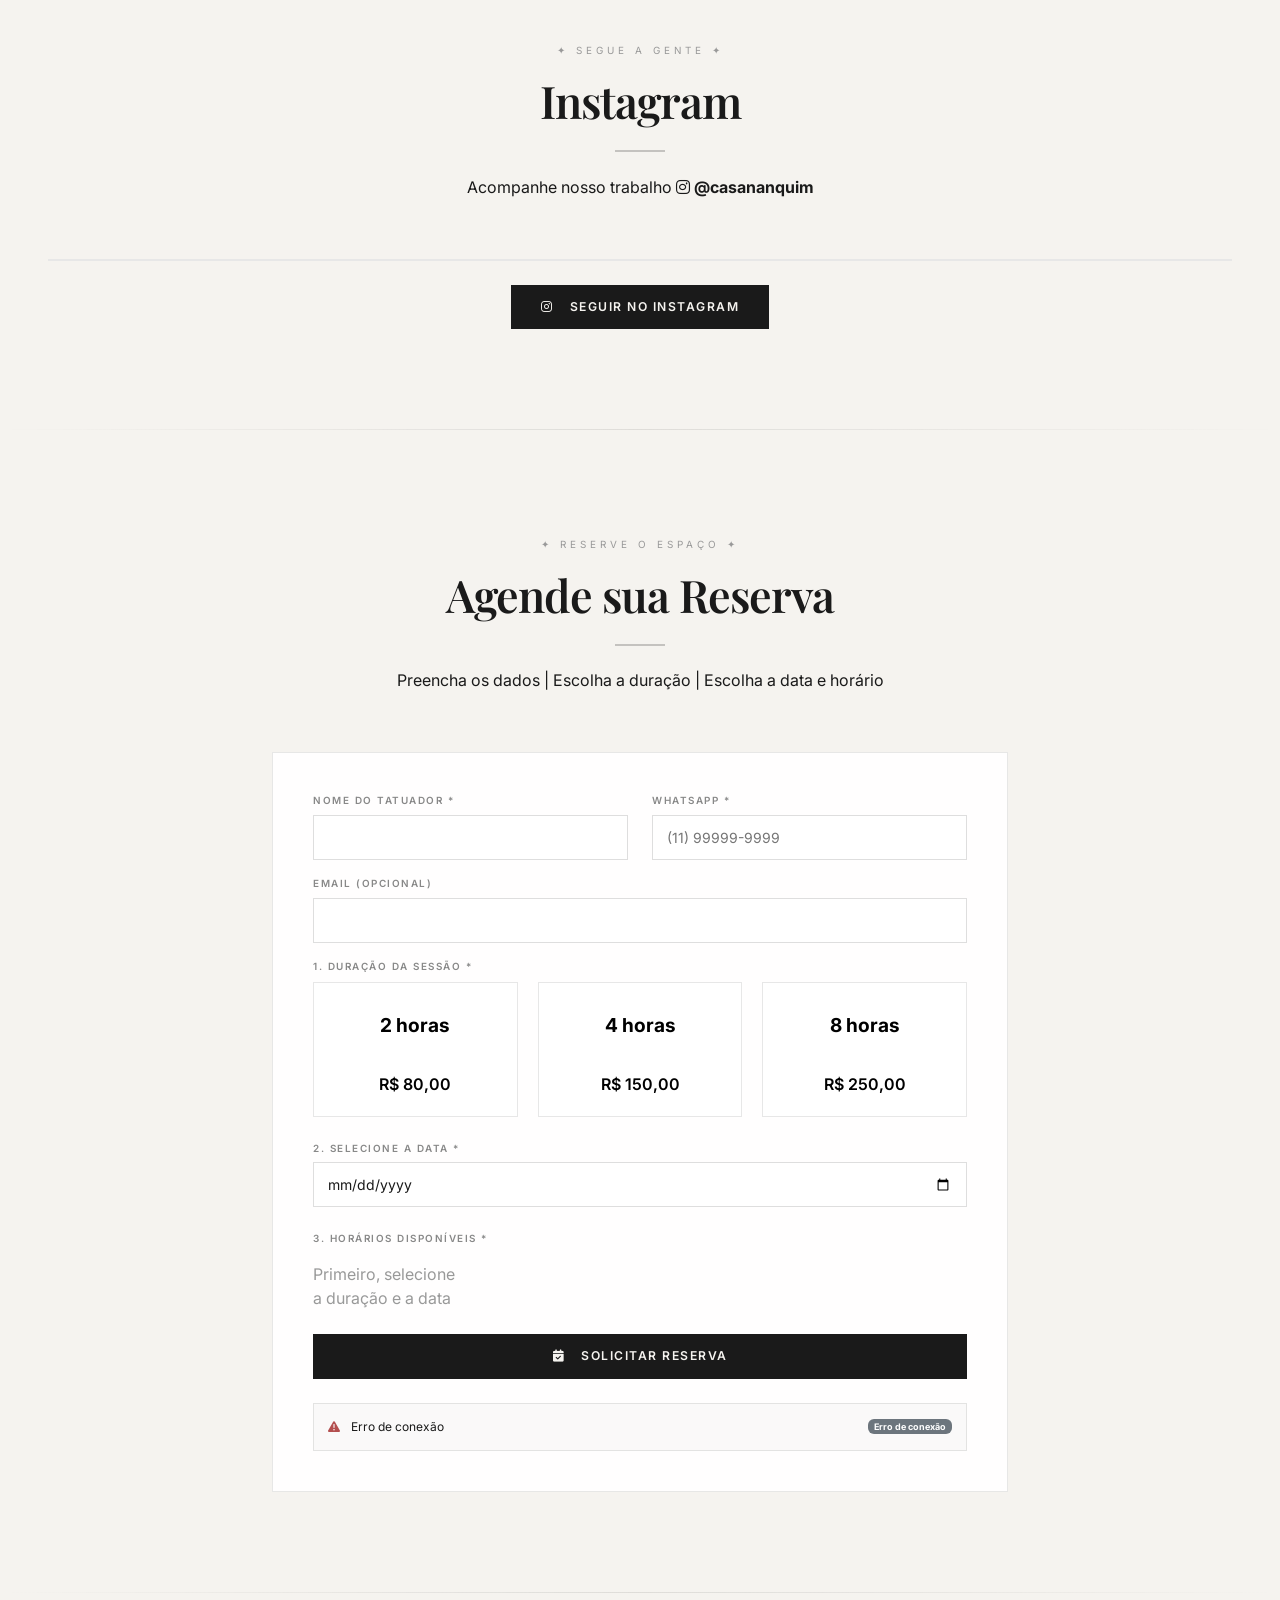
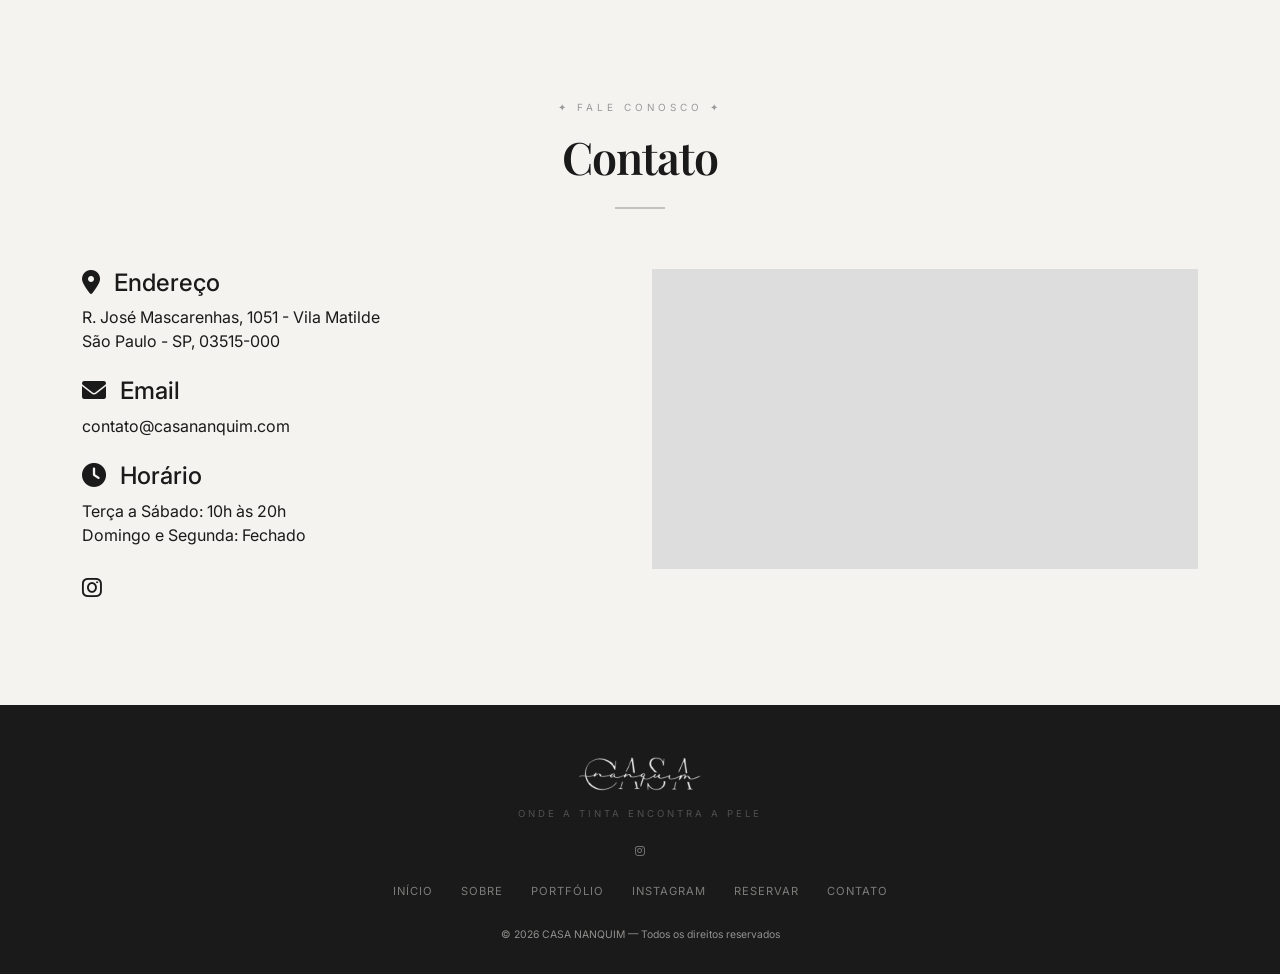
==== commit 4fec53af: "Update index.html" ====
--- a/index.html
+++ b/index.html
@@ -733,7 +733,7 @@
           <p>Terça a Sábado: 10h às 20h<br>Domingo e Segunda: Fechado</p>
           <div class="social-links mt-4">
             <a href="https://www.instagram.com/casananquim" target="_blank" class="me-3" style="color:var(--ink); font-size:1.4rem;" aria-label="Instagram (abre nova aba)"><i class="fab fa-instagram" aria-hidden="true"></i></a>
-            <a href="#" style="color:var(--ink); font-size:1.4rem;" aria-label="TikTok"><i class="fab fa-tiktok" aria-hidden="true"></i></a>
+            <!-- TikTok removido conforme solicitação -->
           </div>
         </div>
         <div class="col-lg-6" data-aos="fade-left">
@@ -769,8 +769,9 @@
 
 </div>
 
-<a href="https://wa.me/5511999999999" class="instagram-float" target="_blank" rel="noopener" aria-label="WhatsApp (abre conversa)">
-  <i class="fab fa-whatsapp" aria-hidden="true"></i>
+<!-- Botão flutuante alterado para Instagram -->
+<a href="https://www.instagram.com/casananquim/" class="instagram-float" target="_blank" rel="noopener" aria-label="Instagram (abre perfil)">
+  <i class="fab fa-instagram" aria-hidden="true"></i>
 </a>
 <a href="admin.html" class="admin-link" aria-label="Área administrativa">
   <i class="fas fa-cog" aria-hidden="true"></i> Admin
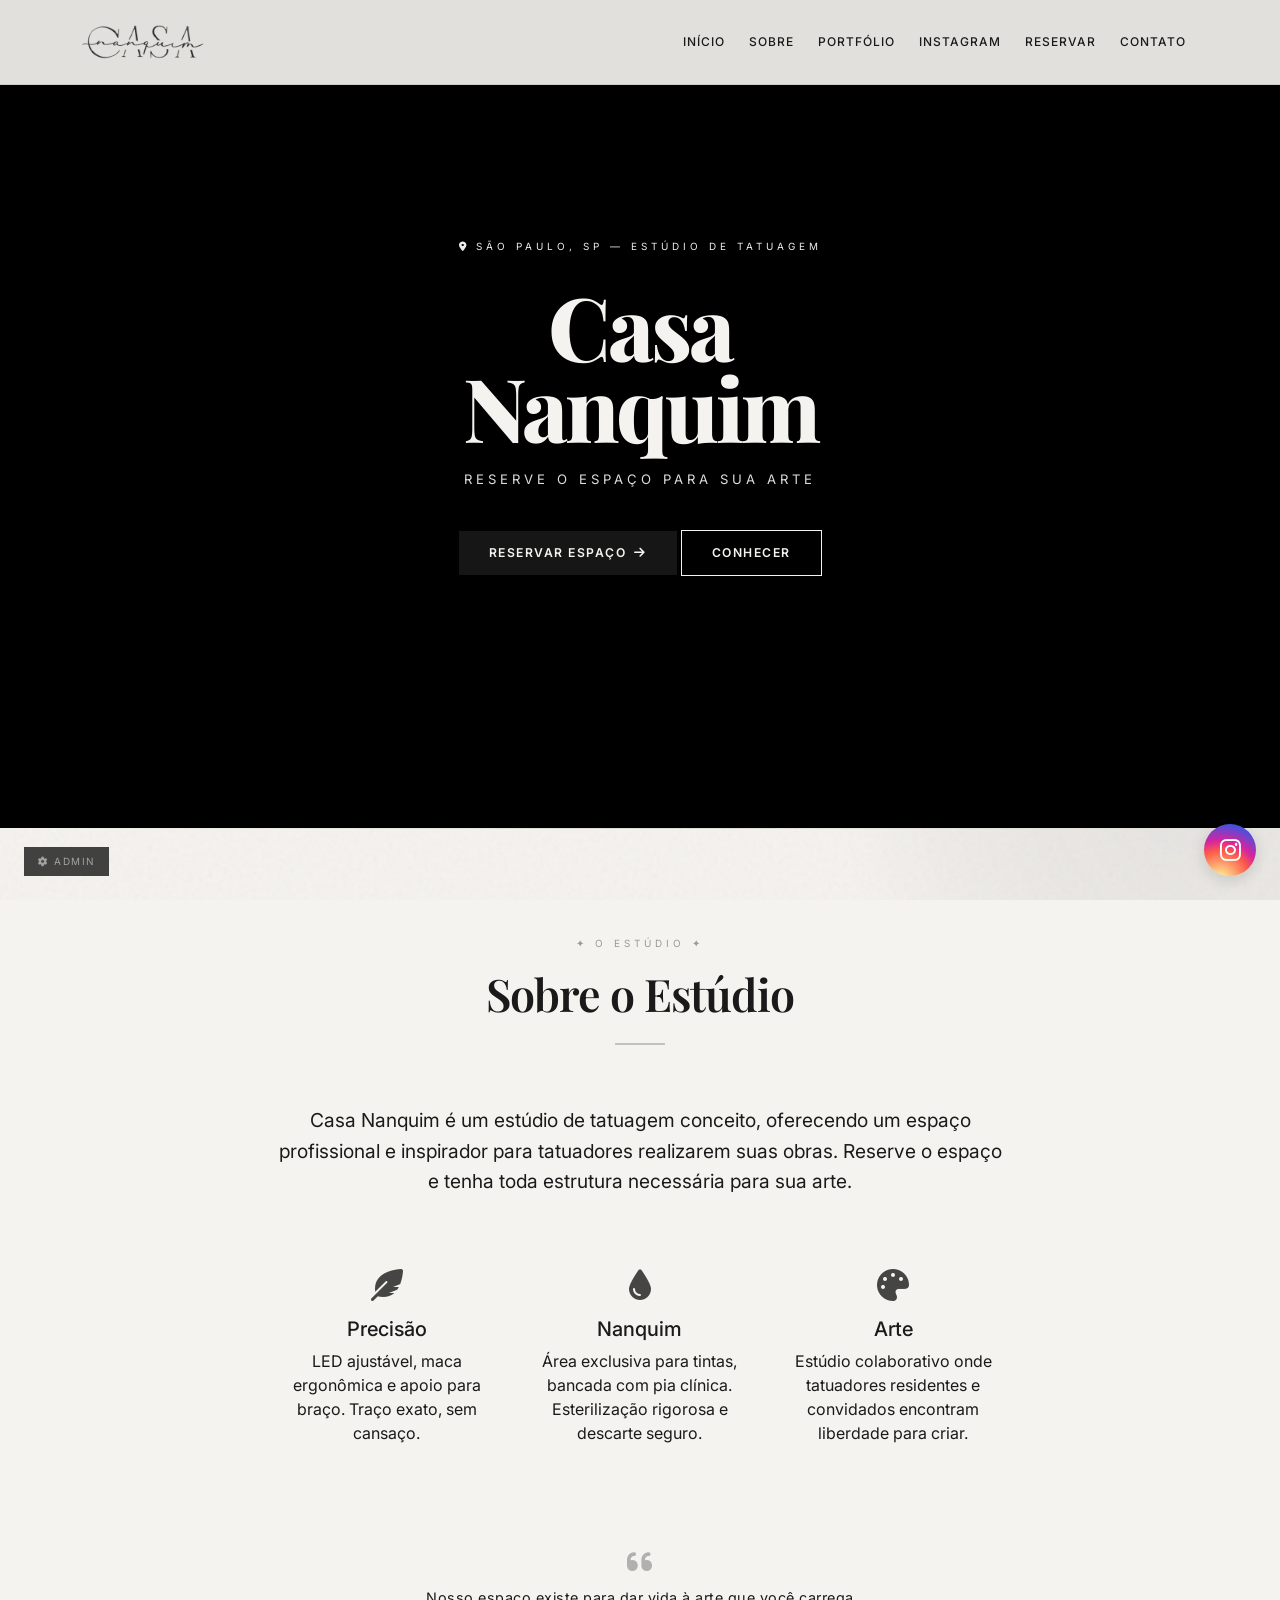
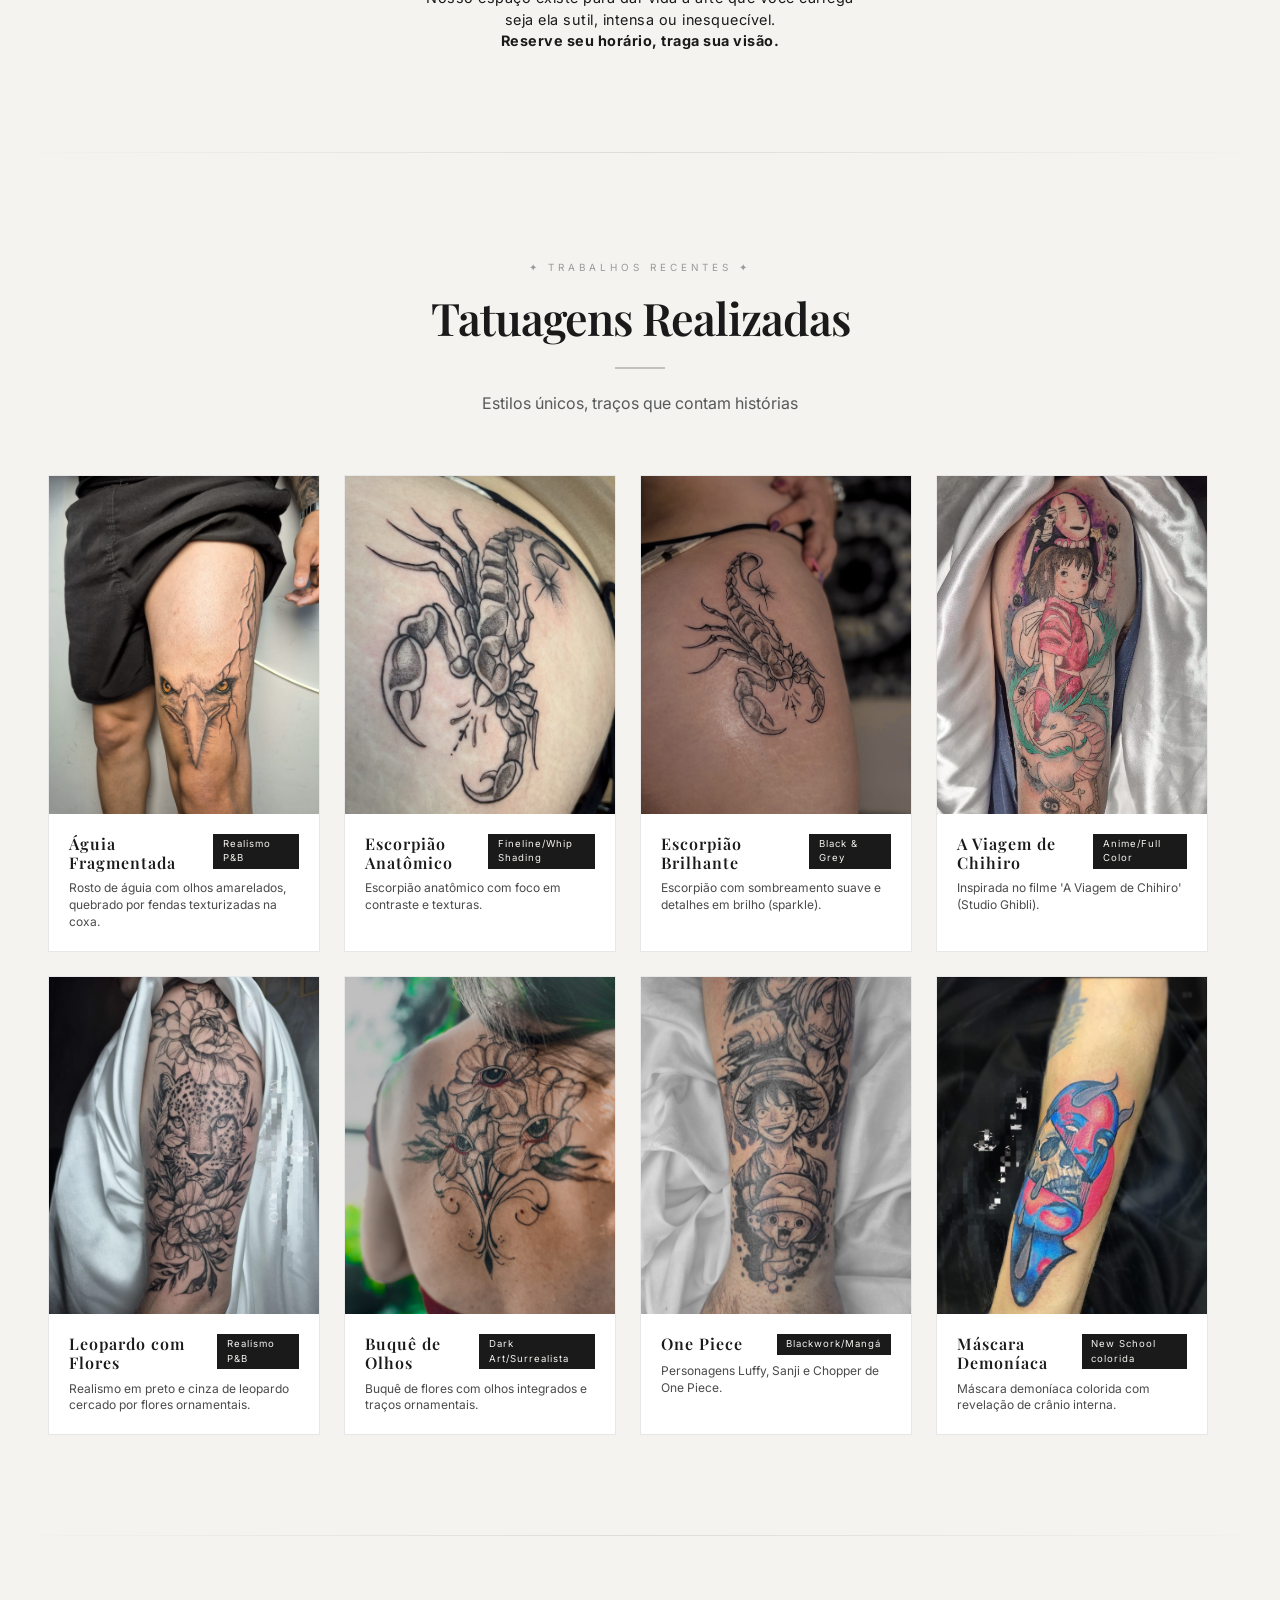
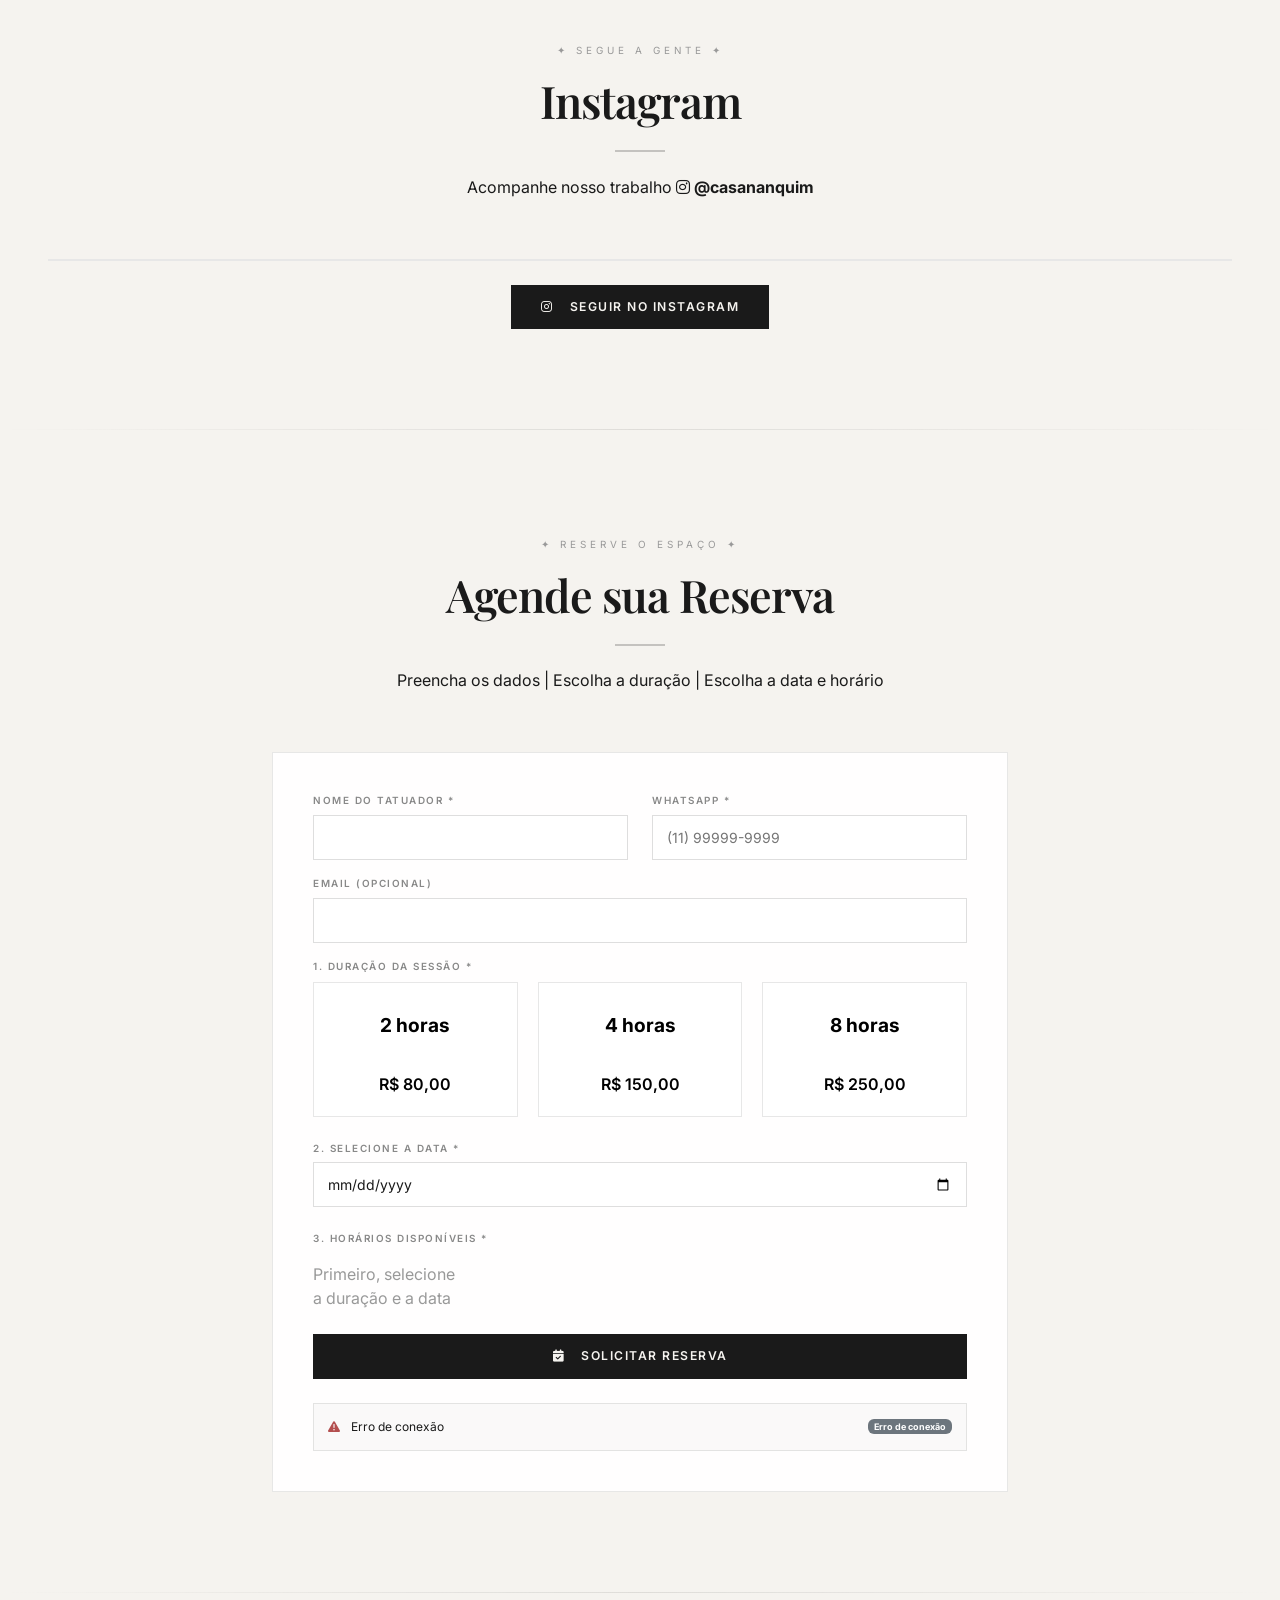
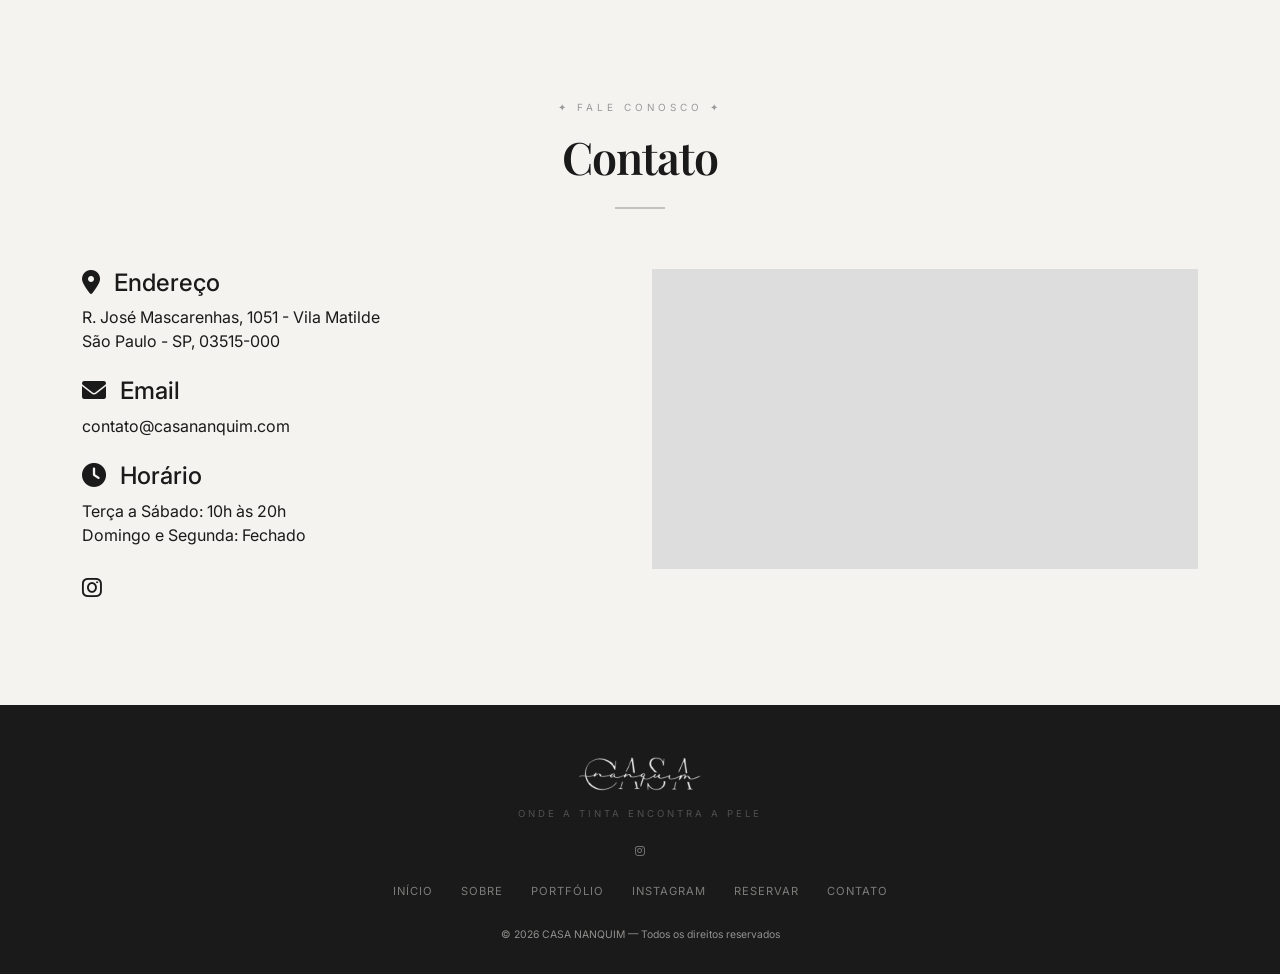
==== commit 6407cc61: "Update index.html" ====
--- a/index.html
+++ b/index.html
@@ -770,7 +770,7 @@
 </div>
 
 <!-- Botão flutuante alterado para Instagram -->
-<a href="https://www.instagram.com/casananquim/" class="instagram-float" target="_blank" rel="noopener" aria-label="Instagram (abre perfil)">
+<a href="https://ig.me/m/casananquim" class="instagram-float" target="_blank" rel="noopener" aria-label="Instagram (abre perfil)">
   <i class="fab fa-instagram" aria-hidden="true"></i>
 </a>
 <a href="admin.html" class="admin-link" aria-label="Área administrativa">
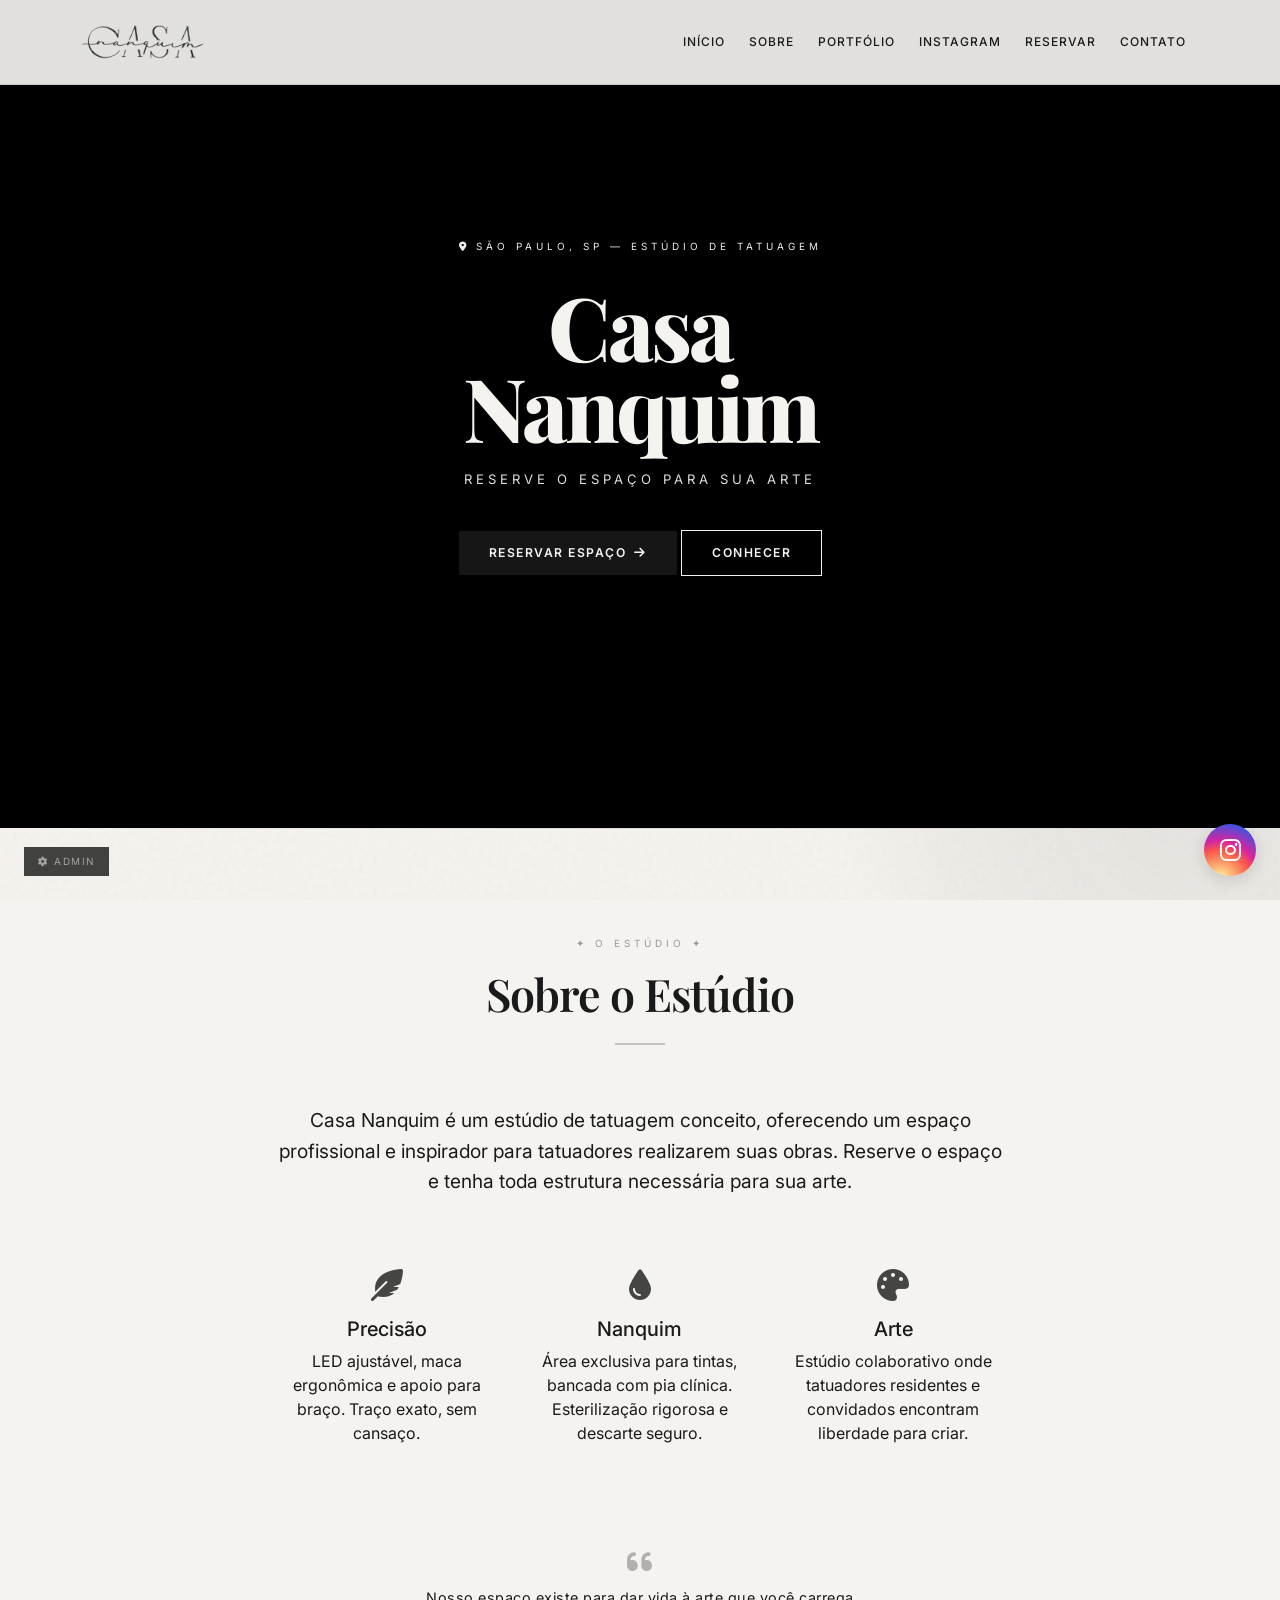
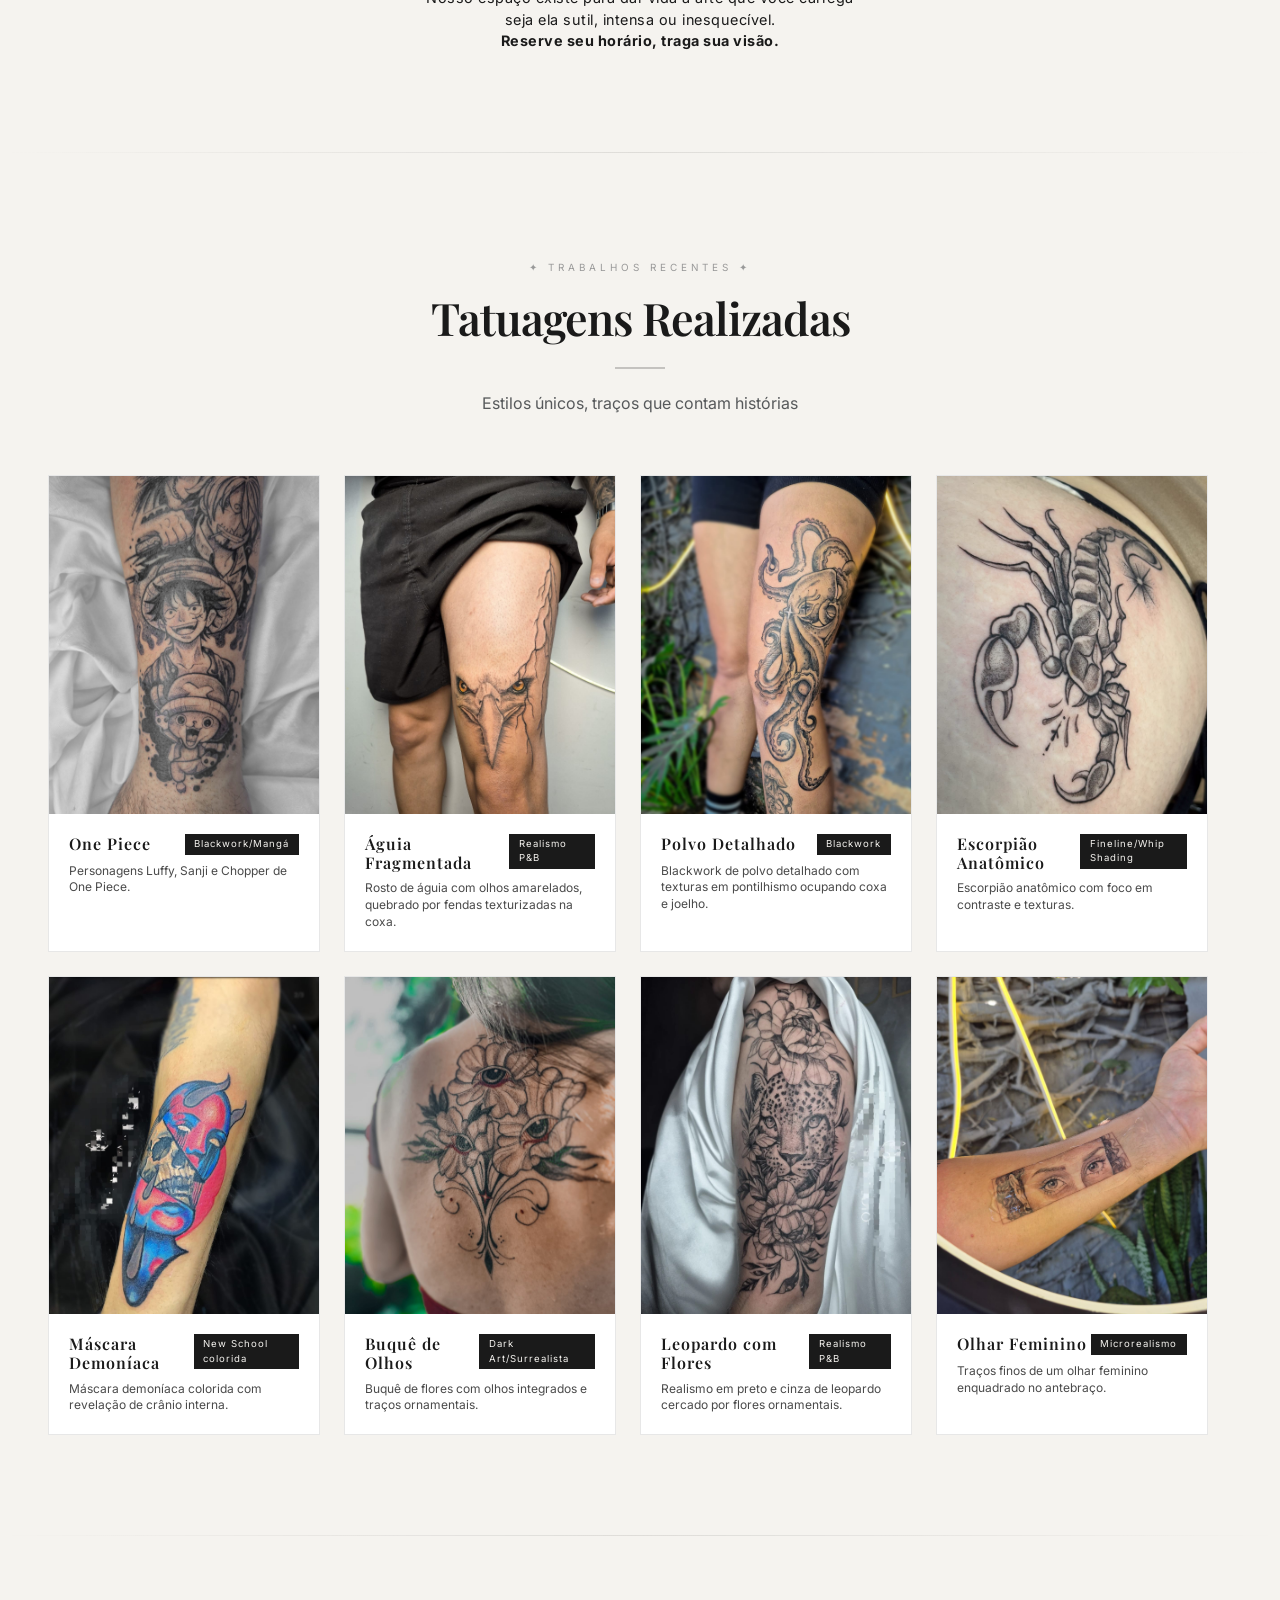
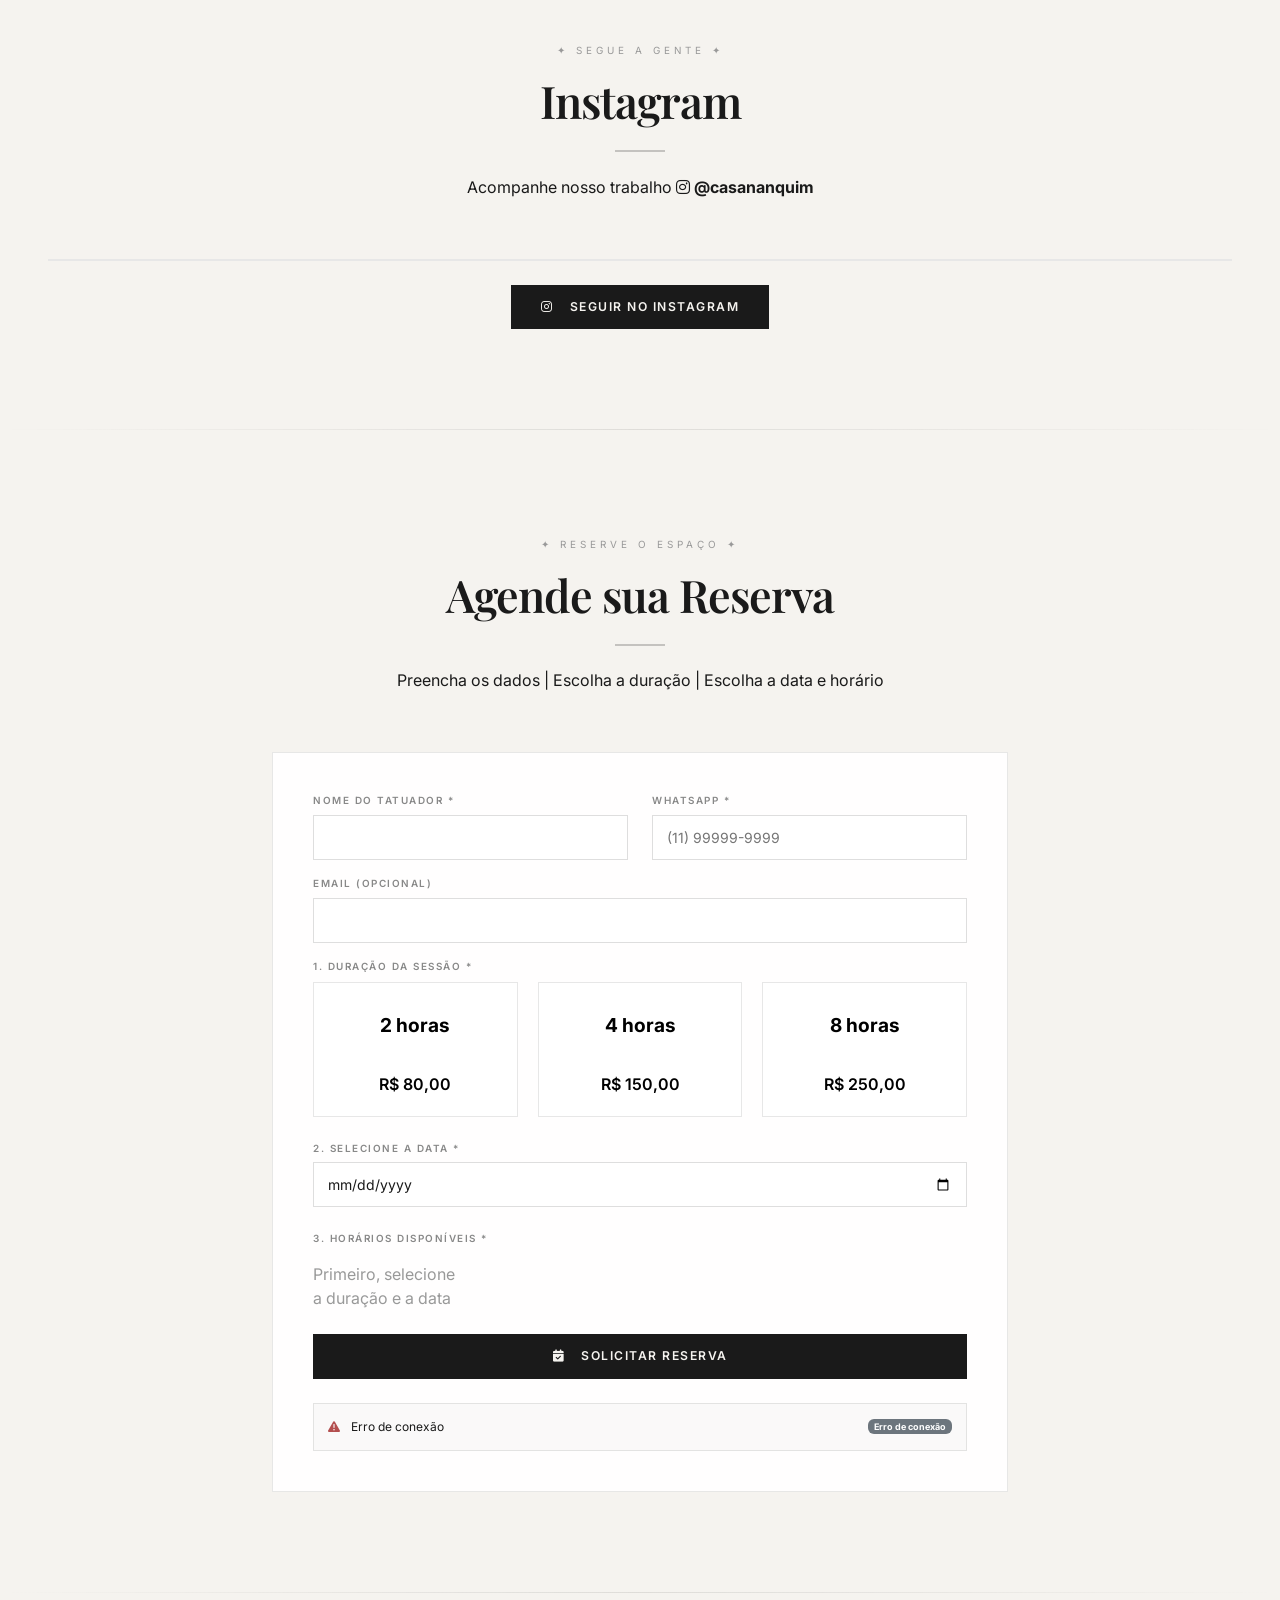
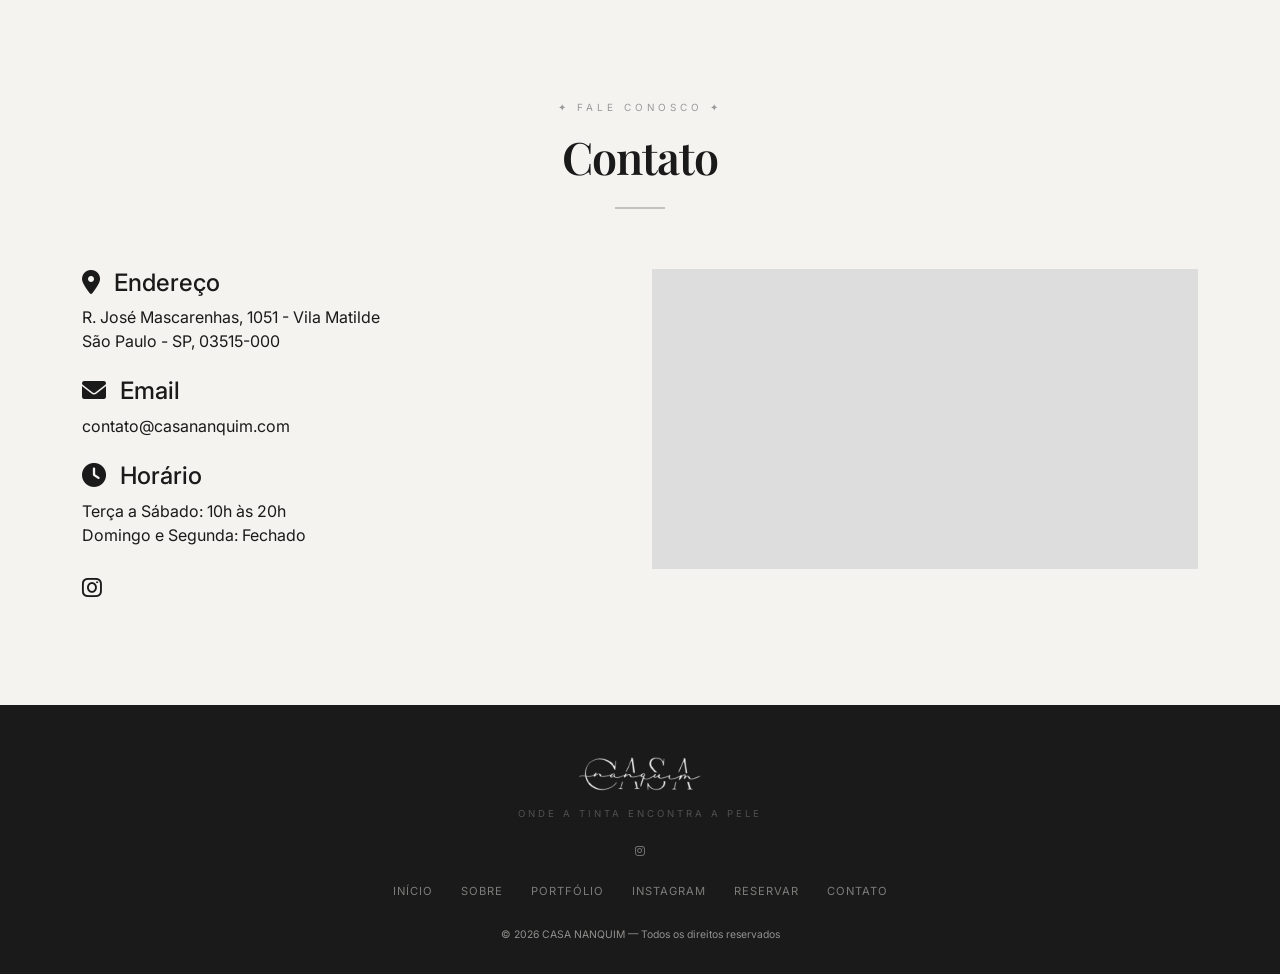
==== commit 96640a9b: "Update index.html" ====
--- a/index.html
+++ b/index.html
@@ -433,6 +433,7 @@
     .footer a:hover { color: var(--paper); }
     .footer-copy { font-size: 0.65rem; margin-top: 1.6rem; }
 
+    /* Botão flutuante do Instagram */
     .instagram-float {
       position:fixed; bottom:24px; right:24px;
       background: radial-gradient(circle at 30% 110%,#fdf497 0%,#fdf497 5%,#fd5949 45%,#d6249f 60%,#285AEB 90%);
@@ -443,14 +444,41 @@
       transition: transform 0.2s;
     }
     .instagram-float:hover { transform:scale(1.1); color:#fff; }
+    
+    /* Botão Admin - Desktop (canto inferior esquerdo) */
     .admin-link {
       position:fixed; bottom:24px; left:24px;
       background:rgba(26,26,26,0.82); color:rgba(245,243,239,0.55);
       padding:7px 14px; text-decoration:none; z-index:999;
       font-size:0.62rem; letter-spacing:1.5px; text-transform:uppercase;
       backdrop-filter:blur(6px);
+      transition: all 0.2s;
     }
     .admin-link:hover { color:var(--paper); background:var(--ink); }
+    
+    /* Botão Admin - Mobile (no menu lateral) */
+    .admin-mobile-link {
+      display: none;
+      background: rgba(26,26,26,0.1);
+      color: var(--ink);
+      padding: 10px 16px;
+      text-decoration: none;
+      font-size: 0.7rem;
+      letter-spacing: 1.5px;
+      text-transform: uppercase;
+      font-weight: 500;
+      border-radius: 0;
+      transition: all 0.2s;
+      text-align: center;
+      margin: 8px 12px;
+    }
+    .admin-mobile-link i {
+      margin-right: 8px;
+    }
+    .admin-mobile-link:hover {
+      background: var(--ink);
+      color: var(--paper);
+    }
 
     .loading-spinner {
       display: inline-block; width: 18px; height: 18px;
@@ -465,6 +493,7 @@
     ::-webkit-scrollbar-track { background: #e8e6e2; }
     ::-webkit-scrollbar-thumb { background: var(--ink); }
 
+    /* Responsivo */
     @media (max-width: 768px) {
       .ink-canvas, .paper-texture { display: none; }
       .hero h1 { font-size: 3rem; }
@@ -479,6 +508,16 @@
       .navbar-brand img { height: 34px; }
       .footer-brand img { height: 34px; }
       .transition-logo { max-width: 130px; }
+      
+      /* Em mobile, esconde o admin-link fixo e mostra o admin-mobile-link no menu */
+      .admin-link {
+        display: none;
+      }
+      .admin-mobile-link {
+        display: flex;
+        align-items: center;
+        justify-content: center;
+      }
     }
   </style>
 </head>
@@ -523,6 +562,10 @@
           <li class="nav-item"><a class="nav-link" href="#reserva">Reservar</a></li>
           <li class="nav-item"><a class="nav-link" href="#contato">Contato</a></li>
         </ul>
+        <!-- Link Admin para Mobile (aparece dentro do menu) -->
+        <a href="admin.html" class="admin-mobile-link" aria-label="Área administrativa">
+          <i class="fas fa-cog" aria-hidden="true"></i> Admin
+        </a>
       </div>
     </div>
   </nav>
@@ -733,7 +776,6 @@
           <p>Terça a Sábado: 10h às 20h<br>Domingo e Segunda: Fechado</p>
           <div class="social-links mt-4">
             <a href="https://www.instagram.com/casananquim" target="_blank" class="me-3" style="color:var(--ink); font-size:1.4rem;" aria-label="Instagram (abre nova aba)"><i class="fab fa-instagram" aria-hidden="true"></i></a>
-            <!-- TikTok removido conforme solicitação -->
           </div>
         </div>
         <div class="col-lg-6" data-aos="fade-left">
@@ -769,10 +811,12 @@
 
 </div>
 
-<!-- Botão flutuante alterado para Instagram -->
-<a href="https://ig.me/m/casananquim" class="instagram-float" target="_blank" rel="noopener" aria-label="Instagram (abre perfil)">
+<!-- Botão flutuante do Instagram -->
+<a href="https://www.instagram.com/casananquim/" class="instagram-float" target="_blank" rel="noopener" aria-label="Instagram (abre perfil)">
   <i class="fab fa-instagram" aria-hidden="true"></i>
 </a>
+
+<!-- Botão Admin apenas para Desktop (canto inferior esquerdo) -->
 <a href="admin.html" class="admin-link" aria-label="Área administrativa">
   <i class="fas fa-cog" aria-hidden="true"></i> Admin
 </a>
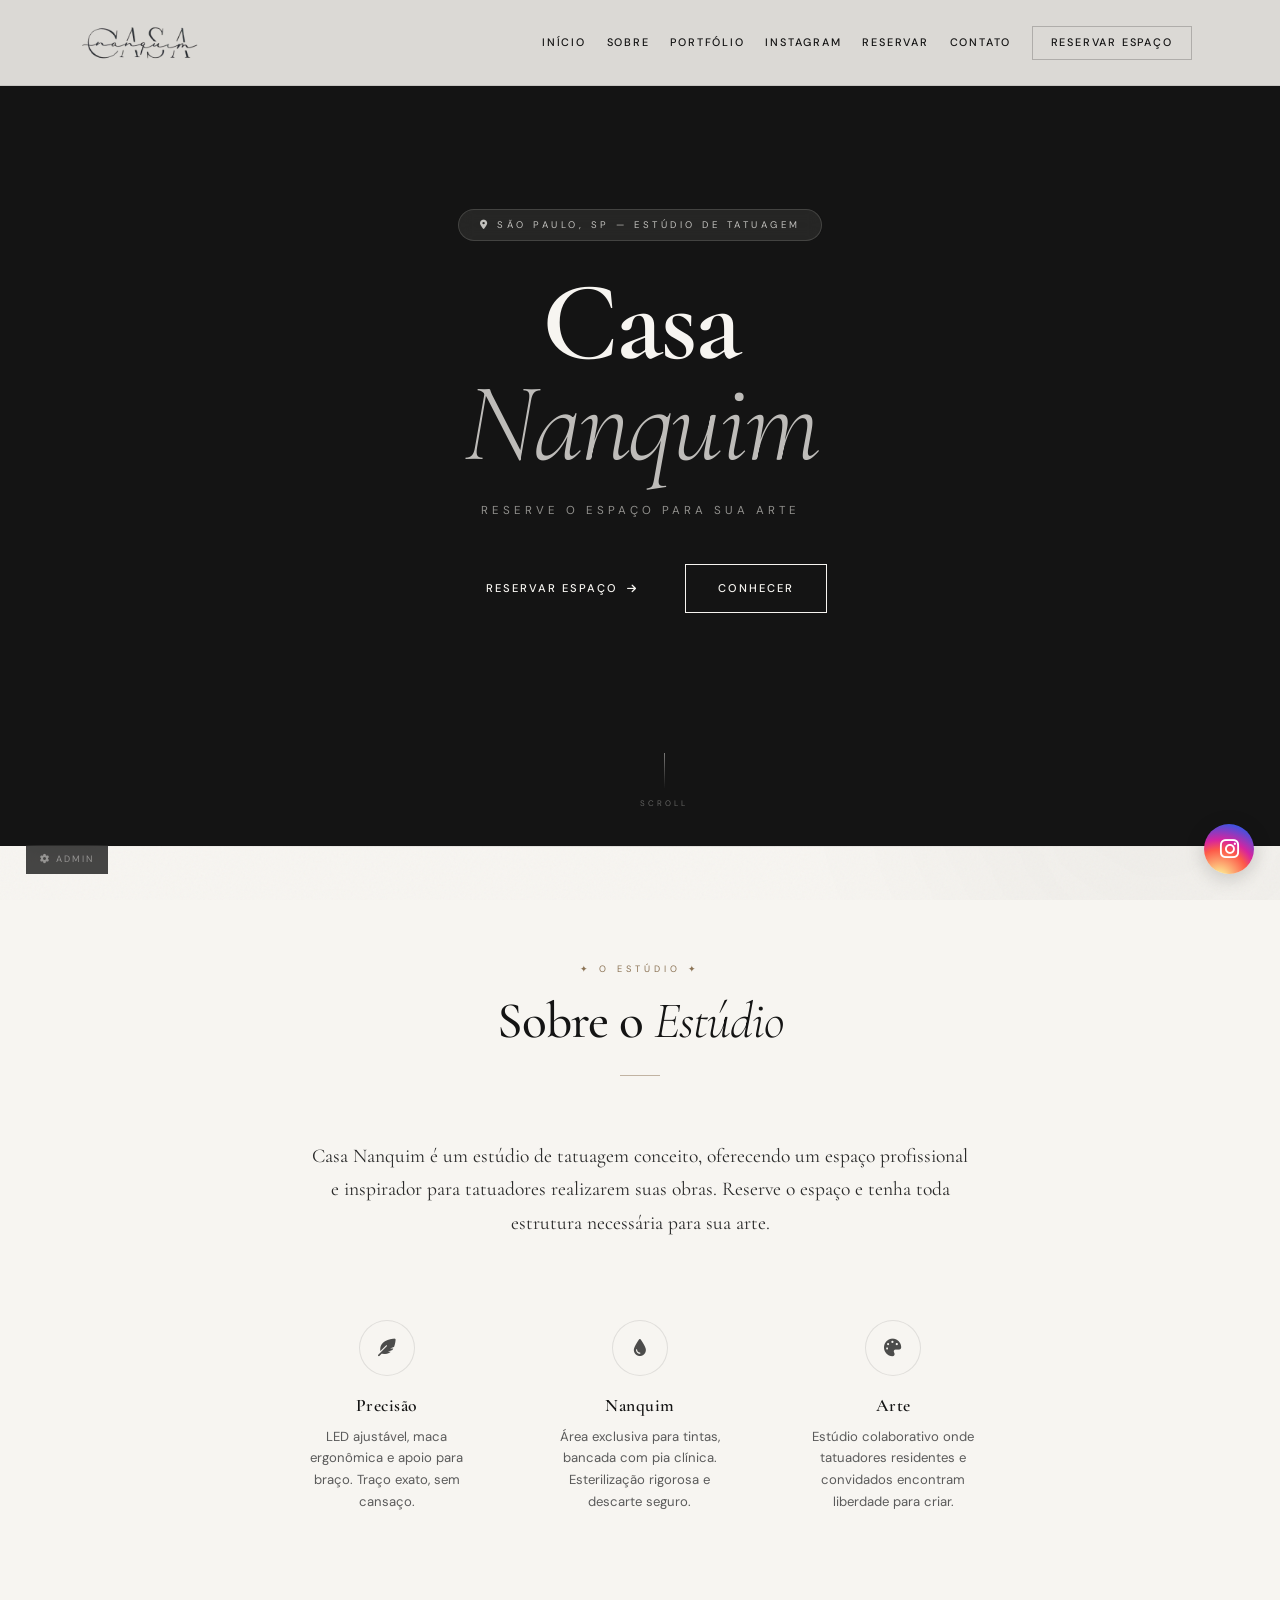
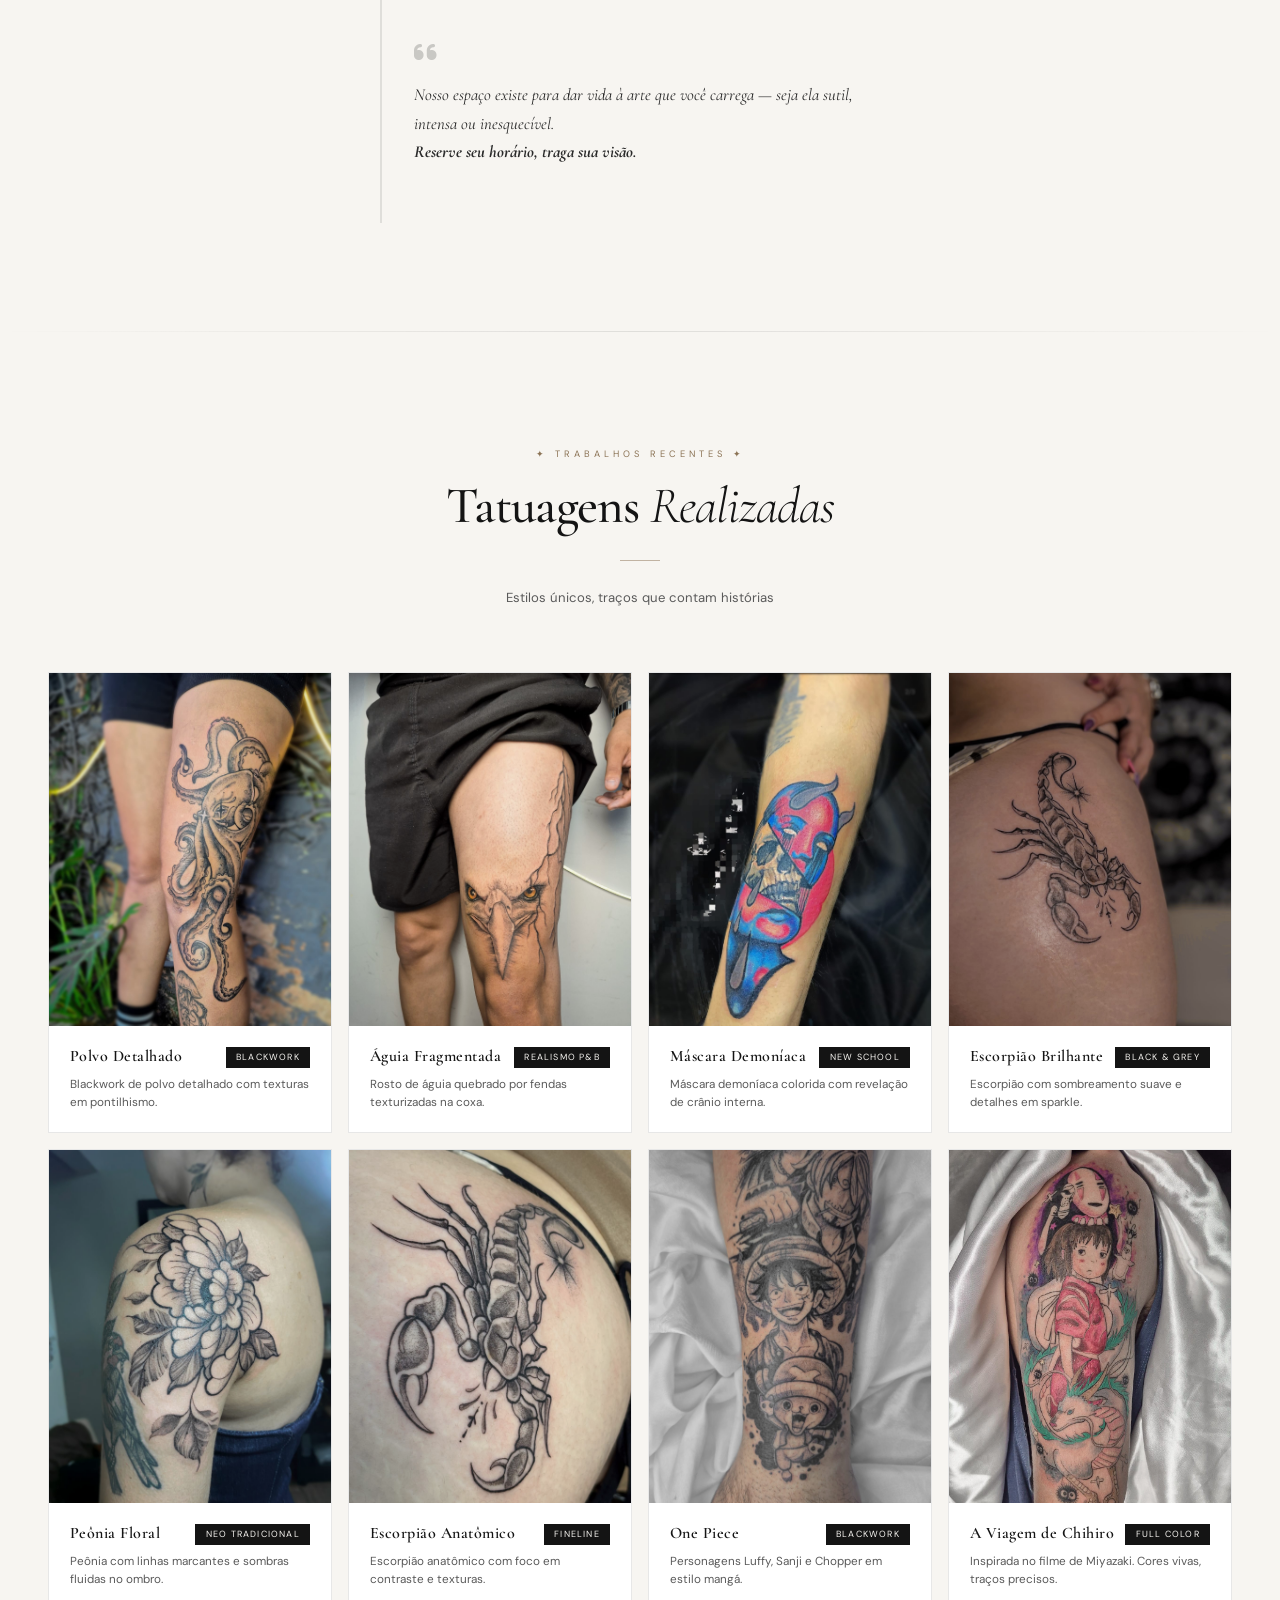
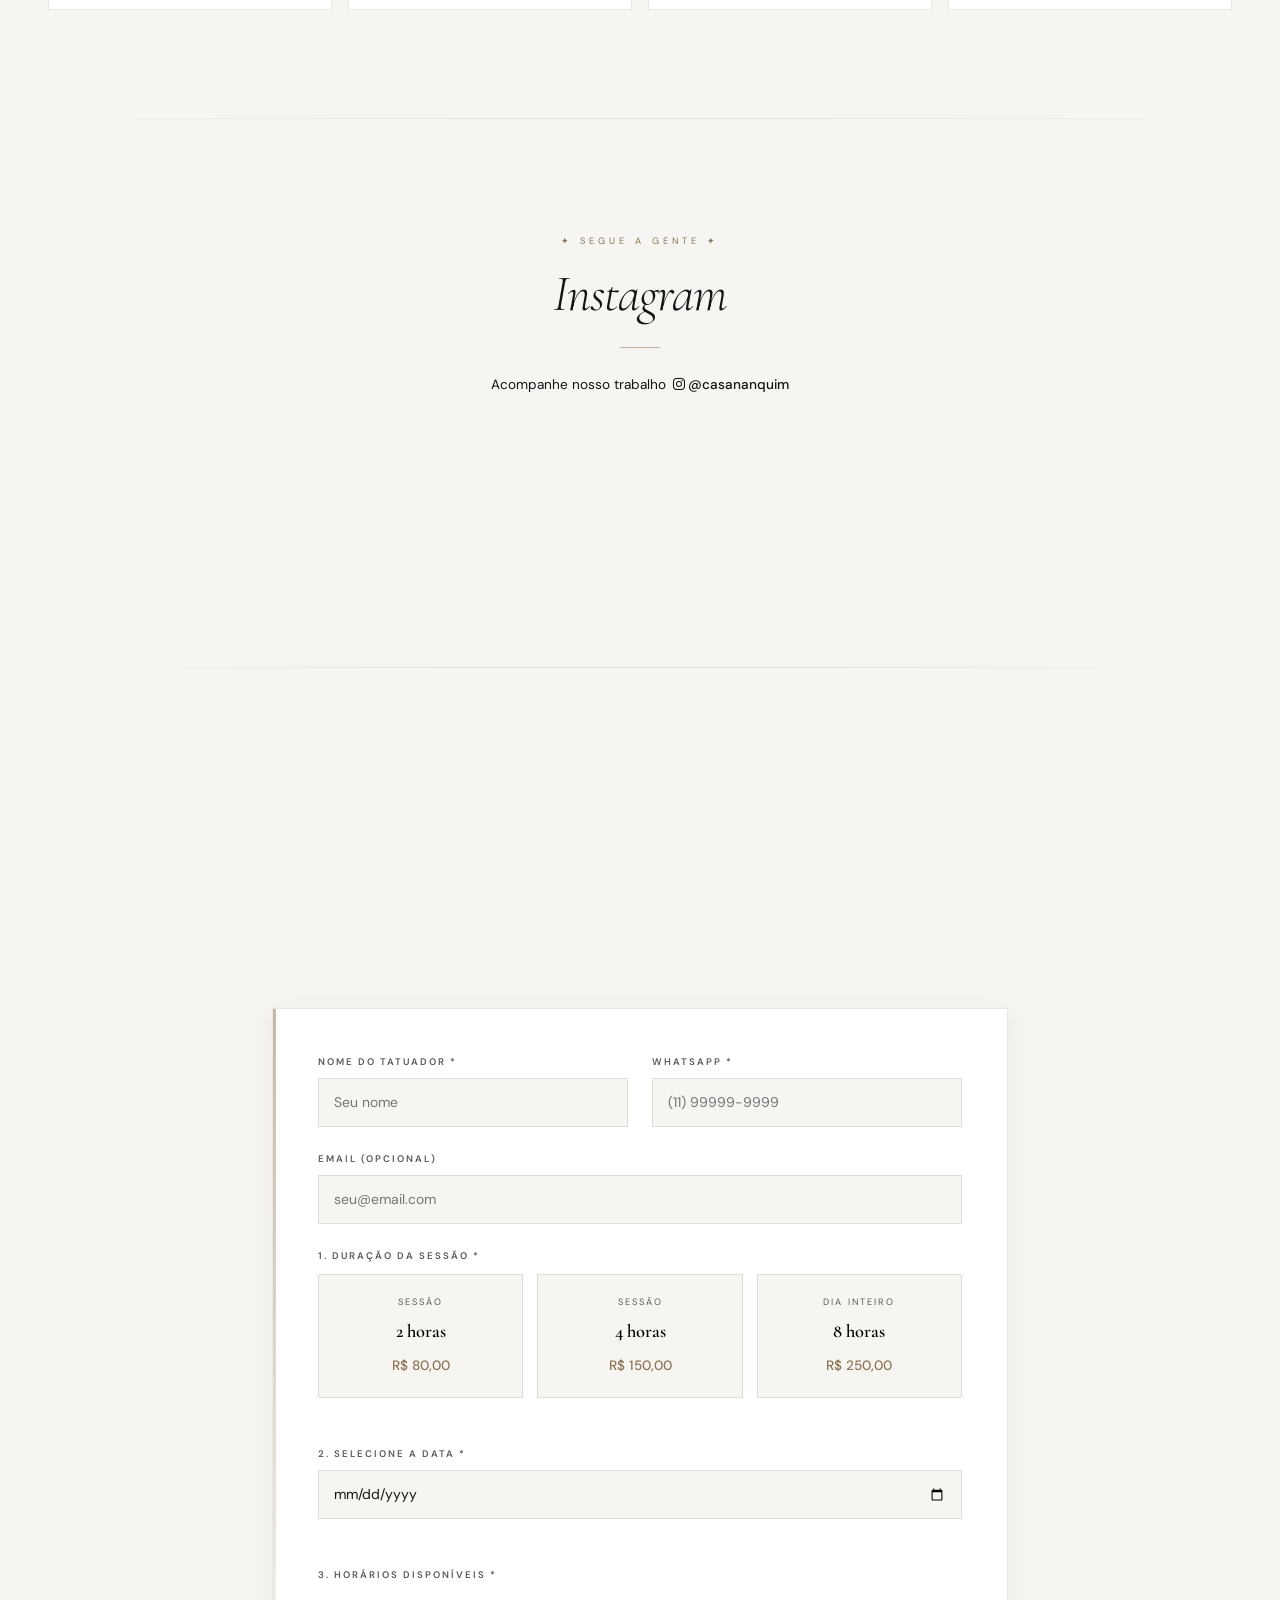
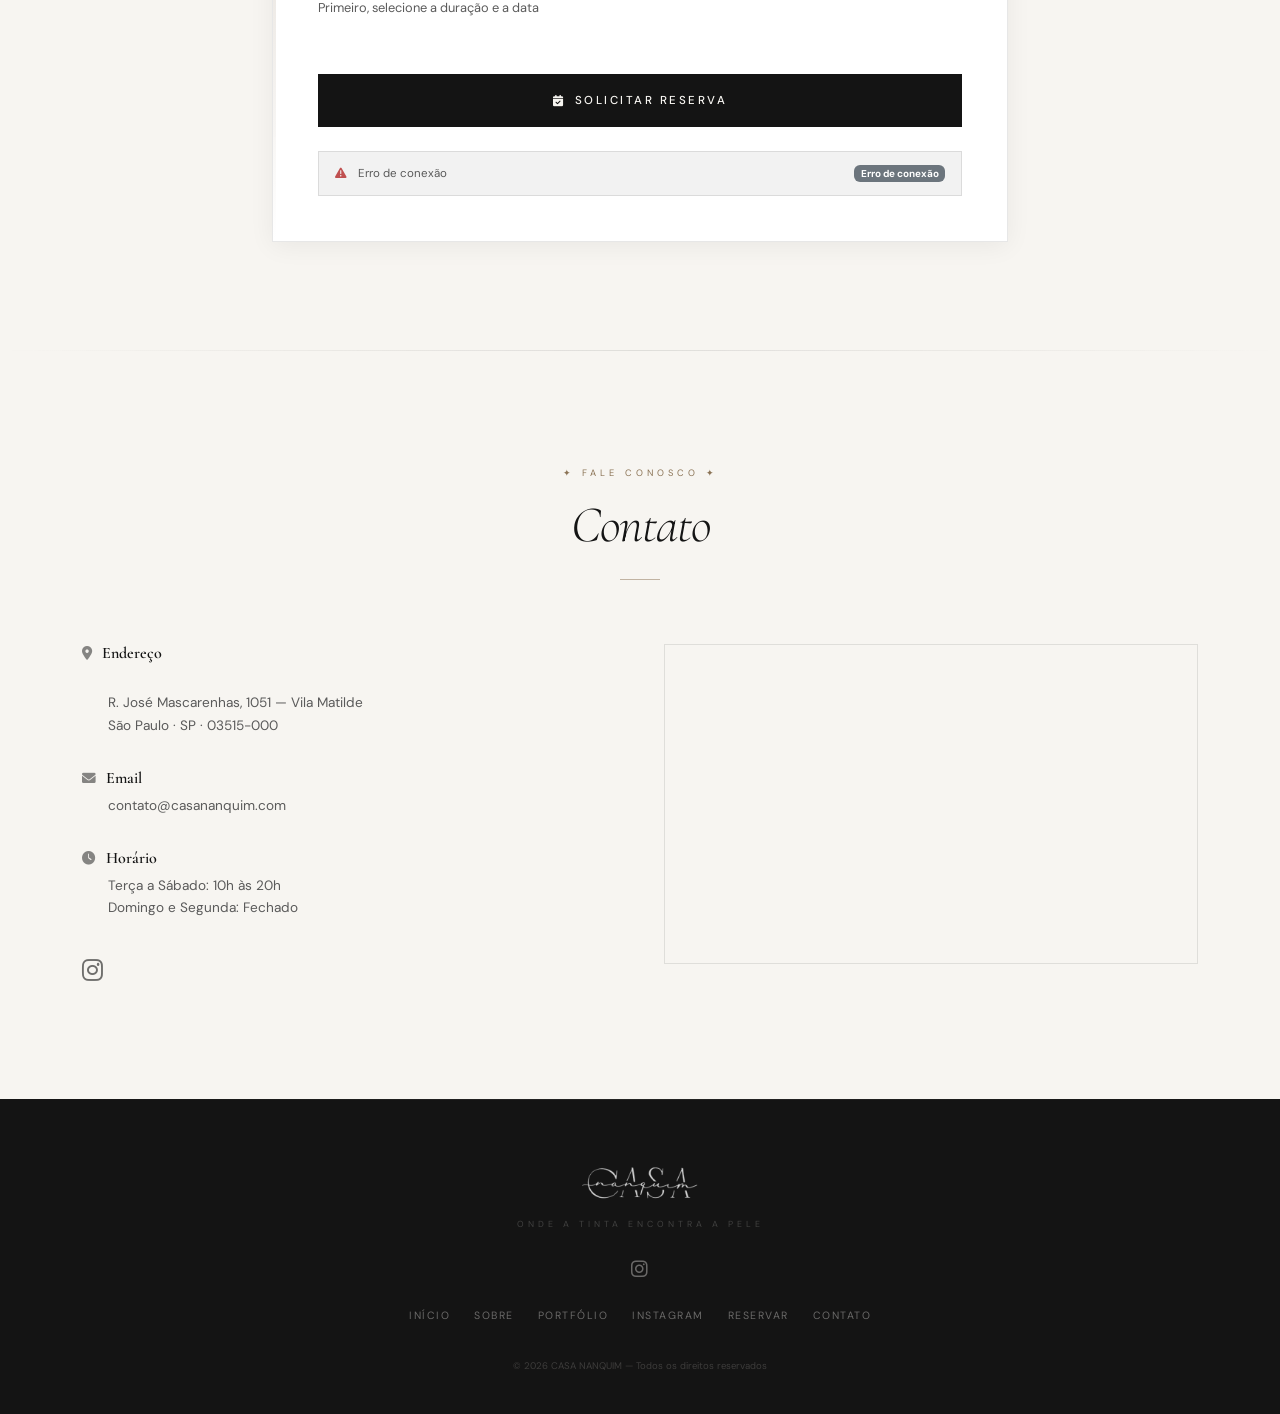
==== commit 0cd034aa: "Update index.html" ====
--- a/index.html
+++ b/index.html
@@ -2,7 +2,6 @@
 <html lang="pt-BR">
 <head>
   <meta charset="UTF-8">
-  <!-- Meta tags para compartilhamento em redes sociais (OTIMIZADAS) -->
   <meta property="og:title" content="Casa Nanquim | Reserve o espaço para sua arte em SP" />
   <meta property="og:description" content="Estúdio profissional de tatuagem em São Paulo - Vila Matilde. Agende sua sessão com estrutura completa para tatuadores. Horários flexíveis." />
   <meta property="og:image" content="https://paulo-ricardo-ffg.github.io/CasaNanquim/img/bannersocial.jpg" />
@@ -15,348 +14,525 @@
   <meta name="twitter:description" content="Estúdio profissional de tatuagem em São Paulo - Vila Matilde. Agende sua Reserva com estrutura completa." />
   <meta name="twitter:image" content="https://paulo-ricardo-ffg.github.io/CasaNanquim/img/bannersocial.jpg" />
   <link rel="canonical" href="https://paulo-ricardo-ffg.github.io/CasaNanquim/" />
-  
+
   <meta name="viewport" content="width=device-width, initial-scale=1.0, viewport-fit=cover">
   <meta name="description" content="Casa Nanquim - Estúdio de Tatuagem em SP. Agende sua reserva para tatuar com estrutura profissional.">
-  <meta name="theme-color" content="#f5f3ef">
+  <meta name="theme-color" content="#f7f5f1">
   <title>Casa Nanquim | Estúdio de Tatuagem</title>
 
-  <!-- Favicon -->
   <link rel="icon" type="image/png" href="img/favicon.png">
   <link rel="apple-touch-icon" href="img/favicon.png">
 
-  <!-- Bootstrap + Fonts + Ícones -->
   <link href="https://cdn.jsdelivr.net/npm/bootstrap@5.3.0/dist/css/bootstrap.min.css" rel="stylesheet">
-  <link href="https://fonts.googleapis.com/css2?family=Inter:opsz,wght@14..32,300;400;500;600;700;800&family=Playfair+Display:wght@400;500;600;700;800;900&display=swap" rel="stylesheet">
+  <link href="https://fonts.googleapis.com/css2?family=Cormorant+Garamond:ital,wght@0,300;0,400;0,500;0,600;0,700;1,300;1,400;1,600&family=DM+Sans:opsz,wght@9..40,300;400;500;600&display=swap" rel="stylesheet">
   <link rel="stylesheet" href="https://cdnjs.cloudflare.com/ajax/libs/font-awesome/6.0.0-beta3/css/all.min.css">
-  <link href="https://unpkg.com/aos@2.3.1/dist/aos.css" rel="stylesheet">
 
   <style>
     /* ============================================================
-       CASA NANQUIM — ESTILO PAPEL & TINTA (acessível)
+       CASA NANQUIM — REFINADO · PAPEL DE ARROZ & NANQUIM
        ============================================================ */
     :root {
-      --paper:      #f5f3ef;
-      --ink:        #1a1a1a;
-      --ink-mid:    #2d2d2d;
-      --ink-soft:   rgba(26,26,26,0.05);
-      --ink-border: rgba(26,26,26,0.10);
-      --font-d: 'Playfair Display', serif;
-      --font-b: 'Inter', sans-serif;
-    }
-
-    /* Link de acessibilidade "Pular para o conteúdo" */
+      --paper:        #f7f5f1;
+      --paper-warm:   #f0ede7;
+      --ink:          #141414;
+      --ink-mid:      #2a2a2a;
+      --ink-light:    #5a5a5a;
+      --ink-faint:    rgba(20,20,20,0.055);
+      --ink-border:   rgba(20,20,20,0.10);
+      --ink-border-h: rgba(20,20,20,0.22);
+      --accent:       #8b7355;
+      --accent-light: rgba(139,115,85,0.12);
+      --font-d: 'Cormorant Garamond', serif;
+      --font-b: 'DM Sans', sans-serif;
+      --ease-out-expo: cubic-bezier(0.16, 1, 0.3, 1);
+      --ease-inout:    cubic-bezier(0.4, 0, 0.2, 1);
+      --ease-spring:   cubic-bezier(0.34, 1.56, 0.64, 1);
+      --shadow-soft:   0 4px 24px rgba(20,20,20,0.06);
+      --shadow-hover:  0 16px 48px rgba(20,20,20,0.12);
+      --shadow-card:   0 2px 12px rgba(20,20,20,0.05);
+    }
+
+    /* ===== ACESSIBILIDADE ===== */
     .skip-to-content {
-      position: absolute;
-      top: -40px;
-      left: 0;
-      background: var(--ink);
-      color: var(--paper);
-      padding: 8px 16px;
-      z-index: 10000;
-      text-decoration: none;
-      font-size: 0.8rem;
-      font-weight: 500;
-      transition: top 0.2s;
-    }
-    .skip-to-content:focus {
-      top: 0;
-    }
-
-    html { overflow-x: hidden; max-width: 100%; scroll-behavior: smooth; scroll-padding-top: 80px; }
-    * { margin: 0; padding: 0; box-sizing: border-box; }
+      position: absolute; top: -44px; left: 0;
+      background: var(--ink); color: var(--paper);
+      padding: 10px 18px; z-index: 10000;
+      text-decoration: none; font-size: 0.78rem; font-weight: 500;
+      transition: top 0.25s var(--ease-out-expo);
+      font-family: var(--font-b);
+    }
+    .skip-to-content:focus { top: 0; }
+
+    /* ===== RESET BASE ===== */
+    html {
+      overflow-x: hidden; max-width: 100%;
+      scroll-behavior: smooth; scroll-padding-top: 84px;
+    }
+    *, *::before, *::after { margin: 0; padding: 0; box-sizing: border-box; }
 
     body {
       background: var(--paper);
       color: var(--ink);
       font-family: var(--font-b);
-      overflow-x: hidden;
-      max-width: 100%;
-    }
+      overflow-x: hidden; max-width: 100%;
+      font-size: 15px;
+      line-height: 1.65;
+    }
+
+    /* ===== TEXTURA DE PAPEL ===== */
+    .paper-grain {
+      position: fixed; inset: 0; pointer-events: none; z-index: 1;
+      opacity: 0.035;
+      background-image: url("data:image/svg+xml,%3Csvg viewBox='0 0 512 512' xmlns='http://www.w3.org/2000/svg'%3E%3Cfilter id='n'%3E%3CfeTurbulence type='fractalNoise' baseFrequency='0.75' numOctaves='4' stitchTiles='stitch'/%3E%3C/filter%3E%3Crect width='100%25' height='100%25' filter='url(%23n)'/%3E%3C/svg%3E");
+    }
+
+    /* ===== BLOBS DE TINTA (desktop) ===== */
+    .ink-canvas {
+      position: fixed; inset: 0; pointer-events: none; z-index: 0; overflow: hidden;
+    }
+    .ink-blob {
+      position: absolute;
+      border-radius: 60% 40% 55% 45% / 48% 52% 48% 52%;
+      filter: blur(50px);
+      will-change: transform;
+      animation: blobDrift var(--blob-dur, 30s) ease-in-out infinite;
+    }
+    .ink-blob:nth-child(1) {
+      width: 580px; height: 580px; top: -180px; left: -180px;
+      background: radial-gradient(ellipse at center, rgba(20,20,20,0.065), transparent 70%);
+      --blob-dur: 35s;
+    }
+    .ink-blob:nth-child(2) {
+      width: 680px; height: 680px; bottom: -220px; right: -220px;
+      background: radial-gradient(ellipse at center, rgba(20,20,20,0.045), transparent 70%);
+      --blob-dur: 42s; animation-delay: -12s;
+    }
+    .ink-blob:nth-child(3) {
+      width: 380px; height: 380px; top: 38%; left: 62%;
+      background: radial-gradient(ellipse at center, rgba(139,115,85,0.04), transparent 70%);
+      --blob-dur: 28s; animation-delay: -7s;
+    }
+    @keyframes blobDrift {
+      0%, 100% { transform: translate3d(0,0,0) scale(1); border-radius: 60% 40% 55% 45% / 48% 52% 48% 52%; }
+      25%  { transform: translate3d(28px,-22px,0) scale(1.02); border-radius: 45% 55% 48% 52% / 52% 48% 55% 45%; }
+      50%  { transform: translate3d(-20px,18px,0) scale(0.98); border-radius: 55% 45% 52% 48% / 45% 55% 48% 52%; }
+      75%  { transform: translate3d(16px,30px,0) scale(1.01); border-radius: 48% 52% 45% 55% / 55% 45% 52% 48%; }
+    }
+
+    /* Linha de tinta sutil */
+    .ink-stroke {
+      position: absolute; height: 1px;
+      background: linear-gradient(90deg, transparent, rgba(20,20,20,0.07), transparent);
+      filter: blur(3px);
+      animation: strokeDrift 18s ease-in-out infinite;
+    }
+    .ink-stroke:nth-child(4) { width: 55%; top: 30%; left: -5%; }
+    .ink-stroke:nth-child(5) { width: 42%; bottom: 38%; right: -5%; animation-duration: 24s; animation-delay: -5s; }
+    @keyframes strokeDrift {
+      0%,100% { transform: translateX(-30px); opacity: 0.25; }
+      50%      { transform: translateX(30px);  opacity: 0.55; }
+    }
+
+    .content { position: relative; z-index: 10; }
 
     /* ===== TRANSIÇÃO DE ENTRADA ===== */
     .page-transition {
       position: fixed; inset: 0; background: var(--ink);
-      z-index: 9999;
+      z-index: 9999; display: flex; align-items: center; justify-content: center;
+      transition: opacity 0.9s var(--ease-out-expo), transform 0.9s var(--ease-out-expo);
+    }
+    .page-transition.hide {
+      opacity: 0;
+      pointer-events: none;
+      transform: scale(1.04);
+    }
+    .transition-content {
+      text-align: center;
+      animation: tContentIn 0.8s var(--ease-out-expo) both;
+    }
+    .transition-logo {
+      max-width: 140px; width: auto; display: block;
+      margin: 0 auto 18px;
+      filter: brightness(0) invert(1);
+      opacity: 0.92;
+    }
+    .transition-line {
+      width: 1px; height: 48px;
+      background: linear-gradient(180deg, transparent, rgba(247,245,241,0.4), transparent);
+      margin: 16px auto;
+      animation: linePulse 1.8s ease-in-out infinite;
+    }
+    .transition-sub {
+      color: rgba(247,245,241,0.35);
+      font-size: 0.58rem; letter-spacing: 4px;
+      text-transform: uppercase; font-family: var(--font-b);
+      margin-top: 10px;
+    }
+    @keyframes tContentIn { from { opacity: 0; transform: translateY(12px); } to { opacity: 1; transform: translateY(0); } }
+    @keyframes linePulse { 0%,100% { transform: scaleY(0.2); opacity: 0.2; } 50% { transform: scaleY(1); opacity: 0.8; } }
+
+    /* ===== NAVBAR ===== */
+    .navbar {
+      background: rgba(247,245,241,0.88);
+      backdrop-filter: blur(18px) saturate(1.3);
+      -webkit-backdrop-filter: blur(18px) saturate(1.3);
+      border-bottom: 1px solid var(--ink-border);
+      padding: 1.1rem 0;
+      transition: padding 0.5s var(--ease-out-expo),
+                  background 0.5s var(--ease-out-expo),
+                  box-shadow 0.5s var(--ease-out-expo);
+    }
+    .navbar.scrolled {
+      padding: 0.65rem 0;
+      background: rgba(247,245,241,0.97);
+      box-shadow: 0 1px 24px rgba(20,20,20,0.06);
+    }
+    .navbar-brand img {
+      height: 40px; width: auto; display: block;
+      transition: height 0.5s var(--ease-out-expo), opacity 0.3s;
+    }
+    .navbar.scrolled .navbar-brand img { height: 34px; }
+    .navbar-brand:hover img { opacity: 0.72; }
+
+    .nav-link {
+      font-size: 0.68rem; font-weight: 500;
+      letter-spacing: 1.8px; text-transform: uppercase;
+      color: var(--ink) !important; margin: 0 0.4rem;
+      padding: 6px 4px !important;
+      position: relative; transition: opacity 0.25s;
+    }
+    .nav-link::after {
+      content: ''; position: absolute; bottom: 0; left: 4px; right: 4px;
+      height: 1px; background: var(--ink);
+      transform: scaleX(0); transform-origin: right;
+      transition: transform 0.35s var(--ease-out-expo);
+    }
+    .nav-link:hover { opacity: 0.55; }
+    .nav-link:hover::after { transform: scaleX(1); transform-origin: left; }
+    .nav-cta {
+      border: 1px solid rgba(20,20,20,0.22) !important;
+      padding: 7px 18px !important; margin-left: 10px !important;
+      transition: all 0.35s var(--ease-out-expo) !important;
+    }
+    .nav-cta::after { display: none; }
+    .nav-cta:hover {
+      background: var(--ink) !important; color: var(--paper) !important;
+      opacity: 1 !important; border-color: var(--ink) !important;
+    }
+
+    /* ===== HERO ===== */
+    .hero {
+      min-height: 94vh;
       display: flex; align-items: center; justify-content: center;
-      transition: transform 0.8s cubic-bezier(0.77,0,0.18,1);
-    }
-    .page-transition.hide { transform: translateY(-100%); }
-    .transition-content { text-align: center; animation: fadeInScale 0.6s ease-out; }
-    .transition-logo    { max-width: 160px; width: auto; margin-bottom: 20px; display: block; margin-left: auto; margin-right: auto; }
-    .transition-line { width: 2px; height: 46px; background: rgba(245,243,239,0.35); margin: 14px auto; animation: dropLine 1.2s ease-in-out infinite; }
-    .transition-sub { color: rgba(245,243,239,0.45); font-size: 0.65rem; letter-spacing: 3px; text-transform: uppercase; margin-top: 8px; }
-    @keyframes fadeInScale { from { opacity:0; transform:scale(0.95); } to { opacity:1; transform:scale(1); } }
-    @keyframes dropLine { 0%,100% { transform:scaleY(0.3); opacity:0.3; } 50% { transform:scaleY(1); opacity:1; } }
-
-    /* ===== EFEITOS DE TINTA (desktop) ===== */
-    .ink-canvas { position: fixed; inset: 0; pointer-events: none; z-index: 0; overflow: hidden; }
-    .ink-blob { position: absolute; border-radius: 60% 40% 50% 50% / 45% 50% 50% 55%; filter: blur(30px); animation: blobFloat 22s ease-in-out infinite; }
-    .ink-blob:nth-child(1) { width:500px; height:500px; top:-150px; left:-150px; background:radial-gradient(ellipse,rgba(0,0,0,0.09),transparent); }
-    .ink-blob:nth-child(2) { width:600px; height:600px; bottom:-200px; right:-200px; animation-duration:26s; background:radial-gradient(ellipse,rgba(30,30,30,0.07),transparent); }
-    .ink-blob:nth-child(3) { width:340px; height:340px; top:40%; left:68%; animation-duration:19s; background:radial-gradient(ellipse,rgba(0,0,0,0.05),transparent); }
-    @keyframes blobFloat { 0%,100% { transform:translate(0,0); border-radius:60% 40% 50% 50%/45% 50% 50% 55%; } 33% { transform:translate(40px,-30px); border-radius:45% 55% 40% 60%/50% 45% 55% 50%; } 66% { transform:translate(-30px,25px); border-radius:50% 45% 55% 40%/40% 55% 45% 60%; } }
-    .ink-splash { position: absolute; background: var(--ink); border-radius: 50%; opacity: 0; animation: splashAnim 3.5s ease-out infinite; }
-    @keyframes splashAnim { 0% { transform:scale(0); opacity:0.25; } 50% { opacity:0.1; } 100% { transform:scale(3); opacity:0; } }
-    .ink-splash:nth-child(4) { width:50px; height:50px; top:22%; left:12%; animation-delay:0s; }
-    .ink-splash:nth-child(5) { width:35px; height:35px; bottom:28%; right:18%; animation-delay:1.4s; }
-    .ink-splash:nth-child(6) { width:65px; height:65px; top:58%; left:83%; animation-delay:0.8s; }
-    .ink-drip { position: absolute; width:2px; background:var(--ink); border-radius:2px; opacity:0.18; animation:dripFall 3s linear infinite; }
-    @keyframes dripFall { 0% { transform:translateY(-80px); opacity:0.3; } 100% { transform:translateY(100vh); opacity:0; } }
-    .ink-drip:nth-child(7) { left:28%; height:16px; animation-delay:0s; }
-    .ink-drip:nth-child(8) { left:52%; height:22px; animation-delay:1.1s; width:3px; }
-    .ink-drip:nth-child(9) { left:78%; height:14px; animation-delay:0.5s; }
-    .ink-drip:nth-child(10) { left:16%; height:20px; animation-delay:2s; }
-    .ink-stroke { position: absolute; height:1px; background: linear-gradient(90deg,transparent,rgba(26,26,26,0.08),transparent); filter: blur(4px); animation: strokeMove 14s ease-in-out infinite; }
-    @keyframes strokeMove { 0%,100% { transform:translateX(-40px); opacity:0.3; } 50% { transform:translateX(40px); opacity:0.6; } }
-    .ink-stroke:nth-child(11) { width:60%; top:32%; left:-5%; }
-    .ink-stroke:nth-child(12) { width:45%; bottom:42%; right:-5%; animation-duration:18s; animation-delay:3s; }
-    .paper-texture { position: fixed; inset: 0; pointer-events:none; z-index:1; opacity:0.07; background-image: url("data:image/svg+xml,%3Csvg viewBox='0 0 200 200' xmlns='http://www.w3.org/2000/svg'%3E%3Cfilter id='noise'%3E%3CfeTurbulence type='fractalNoise' baseFrequency='0.9' numOctaves='4' stitchTiles='stitch'/%3E%3C/filter%3E%3Crect width='100%25' height='100%25' filter='url(%23noise)'/%3E%3C/svg%3E"); }
-
-    .content { position:relative; z-index:10; }
-
-    /* ===== NAVBAR com logo ===== */
-    .navbar {
-      background: rgba(245,243,239,0.92);
-      backdrop-filter: blur(12px);
-      border-bottom: 1px solid var(--ink-border);
-      padding: 1rem 0;
-      transition: all 0.3s ease;
-    }
-    .navbar.scrolled { padding: 0.6rem 0; background: rgba(245,243,239,0.98); }
-    .navbar-brand {
-      font-family: var(--font-d);
-      font-size: 1.5rem;
-      font-weight: 700;
-      color: var(--ink) !important;
-      letter-spacing: -0.5px;
-      line-height: 1;
-    }
-    .navbar-brand img {
-      height: 42px;
-      width: auto;
-      display: block;
-      transition: all 0.2s;
-    }
-    .navbar.scrolled .navbar-brand img {
-      height: 36px;
-    }
-    .nav-link { font-size: 0.75rem; font-weight: 500; letter-spacing: 1px; text-transform: uppercase; color: var(--ink) !important; margin: 0 0.5rem; transition: opacity 0.2s; padding: 6px 4px !important; }
-    .nav-link:hover { opacity: 0.5; }
-    .nav-cta { border: 1px solid var(--ink) !important; padding: 6px 16px !important; margin-left: 8px !important; }
-    .nav-cta:hover { background: var(--ink) !important; color: var(--paper) !important; opacity: 1 !important; }
-
-    /* ===== HERO com VÍDEOS ===== */
-    .hero {
-      min-height: 92vh;
-      display: flex;
-      align-items: center;
-      justify-content: center;
-      text-align: center;
-      padding-top: 80px;
-      position: relative;
-      overflow: hidden;
+      text-align: center; padding-top: 84px;
+      position: relative; overflow: hidden;
+      background: var(--ink);
     }
     .hero-video-container {
-      position: absolute;
-      inset: 0;
-      z-index: 0;
-      overflow: hidden;
-      background: #000;
+      position: absolute; inset: 0; z-index: 0; overflow: hidden;
     }
     .hero-video {
-      position: absolute;
-      top: 50%;
-      left: 50%;
-      min-width: 100%;
-      min-height: 100%;
-      width: auto;
-      height: auto;
+      position: absolute; top: 50%; left: 50%;
+      min-width: 100%; min-height: 100%;
+      width: auto; height: auto;
       transform: translate(-50%, -50%);
       object-fit: cover;
-      transition: opacity 1s ease-in-out;
+      transition: opacity 1.4s var(--ease-inout);
       opacity: 0;
-      filter: grayscale(100%) contrast(0.75);
-    }
-    .hero-video.active {
-      opacity: 0.25;
-    }
+      filter: grayscale(100%) contrast(0.7) brightness(0.9);
+    }
+    .hero-video.active { opacity: 0.22; }
     .hero-overlay {
-      position: absolute;
-      inset: 0;
-      background: rgba(0,0,0,0.3);
-      z-index: 1;
+      position: absolute; inset: 0; z-index: 1;
+      background: linear-gradient(
+        180deg,
+        rgba(20,20,20,0.25) 0%,
+        rgba(20,20,20,0.15) 40%,
+        rgba(20,20,20,0.45) 100%
+      );
     }
     .hero-content {
-      position: relative;
-      z-index: 2;
-      max-width: 820px;
-      padding: 2rem;
+      position: relative; z-index: 2;
+      max-width: 860px; padding: 2rem;
     }
     .hero-badge {
-      display: inline-block;
-      font-size: 0.62rem;
-      letter-spacing: 4px;
-      text-transform: uppercase;
-      color: #eee;
-      background: rgba(0,0,0,0.5);
-      backdrop-filter: blur(4px);
-      padding: 0.4rem 1.2rem;
-      margin-bottom: 1.6rem;
-      border-radius: 30px;
+      display: inline-flex; align-items: center; gap: 7px;
+      font-size: 0.6rem; letter-spacing: 3.5px; text-transform: uppercase;
+      color: rgba(247,245,241,0.75);
+      background: rgba(247,245,241,0.08);
+      backdrop-filter: blur(8px);
+      border: 1px solid rgba(247,245,241,0.14);
+      padding: 0.45rem 1.3rem;
+      border-radius: 50px;
+      margin-bottom: 2rem;
+      font-family: var(--font-b);
+      animation: heroReveal 1s var(--ease-out-expo) 0.3s both;
     }
     .hero h1 {
       font-family: var(--font-d);
-      font-size: 5.5rem;
-      font-weight: 800;
+      font-size: clamp(4rem, 10vw, 7rem);
+      font-weight: 600;
       letter-spacing: -3px;
-      line-height: 0.92;
+      line-height: 0.9;
       color: var(--paper);
-      text-shadow: 0 2px 10px rgba(0,0,0,0.3);
-      margin-bottom: 1.4rem;
+      margin-bottom: 1.6rem;
+      animation: heroReveal 1s var(--ease-out-expo) 0.5s both;
+    }
+    .hero h1 em {
+      font-style: italic;
+      font-weight: 300;
+      opacity: 0.75;
     }
     .hero-sub {
-      font-size: 0.82rem;
-      letter-spacing: 4px;
-      text-transform: uppercase;
-      color: #ddd;
-      text-shadow: 0 1px 4px rgba(0,0,0,0.3);
-      margin-bottom: 2.5rem;
-    }
-    .hero-cta a {
-      background: rgba(26,26,26,0.85);
-      backdrop-filter: blur(5px);
-    }
-    .hero-cta .btn-ink-outline {
-      border-color: var(--paper);
-      color: var(--paper);
-      background: transparent;
-    }
-    .hero-cta .btn-ink-outline:hover {
-      background: var(--paper);
-      color: var(--ink);
-    }
-
-    /* ===== BOTÕES PADRÃO ===== */
+      font-size: 0.72rem; letter-spacing: 4px; text-transform: uppercase;
+      color: rgba(247,245,241,0.55);
+      margin-bottom: 2.8rem;
+      animation: heroReveal 1s var(--ease-out-expo) 0.7s both;
+    }
+    .hero-cta {
+      display: flex; flex-wrap: wrap; gap: 14px; justify-content: center;
+      animation: heroReveal 1s var(--ease-out-expo) 0.9s both;
+    }
+    @keyframes heroReveal {
+      from { opacity: 0; transform: translateY(22px); }
+      to   { opacity: 1; transform: translateY(0); }
+    }
+
+    /* Scroll indicator */
+    .hero-scroll {
+      position: absolute; bottom: 36px; left: 50%; transform: translateX(-50%);
+      z-index: 3; display: flex; flex-direction: column; align-items: center; gap: 8px;
+      animation: heroReveal 1s var(--ease-out-expo) 1.2s both;
+    }
+    .hero-scroll span {
+      font-size: 0.5rem; letter-spacing: 3px; text-transform: uppercase;
+      color: rgba(247,245,241,0.35); font-family: var(--font-b);
+    }
+    .scroll-line {
+      width: 1px; height: 36px;
+      background: linear-gradient(180deg, rgba(247,245,241,0.45), transparent);
+      animation: scrollLinePulse 2.2s ease-in-out infinite;
+    }
+    @keyframes scrollLinePulse {
+      0%   { transform: scaleY(0); transform-origin: top; opacity: 0; }
+      40%  { transform: scaleY(1); transform-origin: top; opacity: 1; }
+      80%  { transform: scaleY(1); transform-origin: bottom; opacity: 1; }
+      100% { transform: scaleY(0); transform-origin: bottom; opacity: 0; }
+    }
+
+    /* ===== BOTÕES ===== */
     .btn-ink {
-      display: inline-flex; align-items: center; gap: 8px;
+      display: inline-flex; align-items: center; gap: 9px;
       background: var(--ink); color: var(--paper);
-      border: none; padding: 13px 30px;
-      font-size: 0.76rem; font-weight: 600;
-      letter-spacing: 1.5px; text-transform: uppercase;
+      border: 1px solid var(--ink);
+      padding: 14px 32px;
+      font-size: 0.7rem; font-weight: 500;
+      letter-spacing: 2px; text-transform: uppercase;
       text-decoration: none; cursor: pointer;
       font-family: var(--font-b);
-      transition: all 0.3s ease;
       position: relative; overflow: hidden;
-    }
-    .btn-ink::after { content:''; position:absolute; top:0; left:-100%; width:100%; height:100%; background:linear-gradient(90deg,transparent,rgba(255,255,255,0.15),transparent); transition:left 0.5s; }
-    .btn-ink:hover::after { left:100%; }
-    .btn-ink:hover { background:#333; transform:translateY(-2px); color:var(--paper); }
+      transition: transform 0.4s var(--ease-out-expo),
+                  box-shadow 0.4s var(--ease-out-expo),
+                  background 0.35s var(--ease-inout),
+                  color 0.35s var(--ease-inout);
+    }
+    .btn-ink::before {
+      content: '';
+      position: absolute; inset: 0;
+      background: linear-gradient(135deg, transparent 30%, rgba(255,255,255,0.1) 50%, transparent 70%);
+      transform: translateX(-100%) skewX(-15deg);
+      transition: transform 0.65s var(--ease-out-expo);
+    }
+    .btn-ink:hover::before { transform: translateX(200%) skewX(-15deg); }
+    .btn-ink:hover {
+      background: #2a2a2a; color: var(--paper);
+      transform: translateY(-3px);
+      box-shadow: 0 12px 32px rgba(20,20,20,0.2);
+    }
+    .btn-ink:active { transform: translateY(-1px); }
 
     .btn-ink-outline {
-      display: inline-flex; align-items: center; gap: 8px;
-      background: transparent; border: 1px solid var(--ink);
-      color: var(--ink); padding: 13px 30px;
-      font-size: 0.76rem; font-weight: 600;
-      letter-spacing: 1.5px; text-transform: uppercase;
+      display: inline-flex; align-items: center; gap: 9px;
+      background: transparent; border: 1px solid var(--paper);
+      color: var(--paper); padding: 14px 32px;
+      font-size: 0.7rem; font-weight: 500;
+      letter-spacing: 2px; text-transform: uppercase;
       text-decoration: none; cursor: pointer;
-      transition: all 0.3s ease;
-    }
-    .btn-ink-outline:hover { background: var(--ink); color: var(--paper); transform: translateY(-2px); }
-
-    /* ===== SEÇÕES GERAIS ===== */
-    section { padding: 100px 0; position:relative; }
-    .section-sep { height: 1px; background: linear-gradient(90deg,transparent,var(--ink-border),transparent); }
-    .section-header { text-align:center; margin-bottom:60px; }
-    .section-tag { display: inline-block; font-size:0.62rem; letter-spacing:4px; text-transform:uppercase; color:#999; margin-bottom:1rem; }
-    .section-title { font-family: var(--font-d); font-size:2.8rem; font-weight:600; letter-spacing:-1px; color:var(--ink); }
-    .ink-divider { width:50px; height:2px; background:var(--ink); opacity:0.22; margin:1.4rem auto; }
+      font-family: var(--font-b);
+      transition: background 0.35s var(--ease-inout),
+                  color 0.35s var(--ease-inout),
+                  transform 0.4s var(--ease-out-expo),
+                  box-shadow 0.4s var(--ease-out-expo);
+    }
+    .btn-ink-outline:hover {
+      background: var(--paper); color: var(--ink);
+      transform: translateY(-3px);
+      box-shadow: 0 12px 32px rgba(247,245,241,0.12);
+    }
+
+    /* ===== SEPARADORES ===== */
+    .section-sep {
+      height: 1px;
+      background: linear-gradient(90deg, transparent, var(--ink-border), transparent);
+    }
+
+    /* ===== SEÇÕES ===== */
+    section { padding: 108px 0; position: relative; }
+
+    .section-header { text-align: center; margin-bottom: 64px; }
+    .section-tag {
+      display: inline-block; font-size: 0.58rem;
+      letter-spacing: 4px; text-transform: uppercase;
+      color: var(--accent); margin-bottom: 1rem;
+      font-family: var(--font-b);
+    }
+    .section-title {
+      font-family: var(--font-d);
+      font-size: clamp(2.2rem, 4vw, 3.2rem);
+      font-weight: 500; letter-spacing: -1px;
+      color: var(--ink); line-height: 1.1;
+    }
+    .section-title em { font-style: italic; font-weight: 300; }
+    .ink-divider {
+      width: 40px; height: 1px;
+      background: var(--accent); opacity: 0.5;
+      margin: 1.6rem auto;
+    }
+
+    /* ===== REVEAL ANIMATIONS (scroll-triggered) ===== */
+    .reveal {
+      opacity: 0;
+      transform: translateY(30px);
+      transition: opacity 0.9s var(--ease-out-expo),
+                  transform 0.9s var(--ease-out-expo);
+    }
+    .reveal.visible {
+      opacity: 1;
+      transform: translateY(0);
+    }
+    .reveal-left {
+      opacity: 0; transform: translateX(-30px);
+      transition: opacity 0.9s var(--ease-out-expo), transform 0.9s var(--ease-out-expo);
+    }
+    .reveal-left.visible { opacity: 1; transform: translateX(0); }
+    .reveal-right {
+      opacity: 0; transform: translateX(30px);
+      transition: opacity 0.9s var(--ease-out-expo), transform 0.9s var(--ease-out-expo);
+    }
+    .reveal-right.visible { opacity: 1; transform: translateX(0); }
+
+    /* Delay helpers */
+    .delay-1 { transition-delay: 0.1s !important; }
+    .delay-2 { transition-delay: 0.2s !important; }
+    .delay-3 { transition-delay: 0.3s !important; }
+    .delay-4 { transition-delay: 0.4s !important; }
+    .delay-5 { transition-delay: 0.5s !important; }
 
     /* ===== SOBRE ===== */
-    .feature-icon { font-size: 2rem; margin-bottom: 1rem; opacity: 0.8; }
-    .feature-card { padding: 1.5rem; text-align:center; }
-
-    /* ===== BOOKING CARD ===== */
-    .booking-card {
-      background: rgba(255,255,255,0.92);
+    .about-text {
+      font-size: 1.22rem; line-height: 1.7;
+      font-family: var(--font-d); font-weight: 400;
+      color: var(--ink-mid); max-width: 660px; margin: 0 auto;
+    }
+
+    .feature-card {
+      padding: 2rem 1.5rem; text-align: center;
+      position: relative;
+      transition: transform 0.5s var(--ease-out-expo);
+    }
+    .feature-card:hover { transform: translateY(-4px); }
+
+    .feature-icon-wrap {
+      width: 56px; height: 56px;
       border: 1px solid var(--ink-border);
-      padding: 2.5rem;
-    }
-    .form-label-ink {
-      display:block; font-size:0.62rem; font-weight:600;
-      letter-spacing:1.5px; text-transform:uppercase;
-      color:#888; margin-bottom:7px;
-    }
-    .input-ink {
-      width:100%; padding:11px 14px;
-      background:#fff; border:1px solid rgba(26,26,26,0.14);
-      border-radius:0; color:var(--ink);
-      font-family:var(--font-b); font-size:0.875rem;
-      outline:none; transition:border-color 0.3s;
-    }
-    .input-ink:focus { border-color:rgba(26,26,26,0.45); outline:2px solid var(--ink); outline-offset:2px; }
-
-    .duracao-group {
-      display: flex;
-      gap: 20px;
-      flex-wrap: wrap;
-      margin-top: 8px;
-    }
-    .opcao-btn {
-      flex: 1;
+      border-radius: 50%;
+      display: flex; align-items: center; justify-content: center;
+      margin: 0 auto 1.2rem;
+      background: var(--paper);
+      transition: border-color 0.4s var(--ease-inout),
+                  background 0.4s var(--ease-inout),
+                  transform 0.5s var(--ease-spring);
+    }
+    .feature-card:hover .feature-icon-wrap {
+      border-color: var(--ink);
+      background: var(--ink);
+      color: var(--paper);
+      transform: rotate(-8deg) scale(1.08);
+    }
+    .feature-icon-wrap i {
+      font-size: 1.1rem; opacity: 0.75;
+      transition: color 0.4s, opacity 0.4s;
+    }
+    .feature-card:hover .feature-icon-wrap i {
+      color: var(--paper); opacity: 1;
+    }
+    .feature-card h5 {
+      font-family: var(--font-d); font-size: 1.1rem;
+      font-weight: 600; letter-spacing: 0.5px;
+      margin-bottom: 0.6rem;
+    }
+    .feature-card p { font-size: 0.82rem; color: var(--ink-light); line-height: 1.65; }
+
+    .quote-block {
+      padding: 2.5rem 2rem; margin-top: 2.5rem;
+      border-left: 2px solid var(--ink-border);
+      text-align: left; max-width: 520px; margin-left: auto; margin-right: auto;
+    }
+    .quote-block i { opacity: 0.2; font-size: 1.6rem; }
+    .quote-block p {
+      font-family: var(--font-d); font-size: 1.05rem;
+      font-style: italic; color: var(--ink-mid);
+      margin-top: 0.7rem; line-height: 1.7;
+    }
+
+    /* ===== PORTFOLIO ===== */
+    .portfolio-card {
       background: #fff;
       border: 1px solid var(--ink-border);
-      padding: 20px 10px;
-      text-align: center;
-      cursor: pointer;
-      transition: all 0.2s ease;
-      font-family: var(--font-b);
-      min-width: 120px;
-    }
-    .opcao-btn strong { font-size: 1.2rem; display: block; margin: 8px 0; }
-    .opcao-btn .valor { font-weight: 600; font-size: 1rem; }
-    .opcao-btn:hover { border-color: var(--ink); background: rgba(26,26,26,0.02); transform: translateY(-3px); }
-    .opcao-btn.selected { background: var(--ink); color: var(--paper); border-color: var(--ink); }
-    .opcao-btn.selected .valor { color: inherit; }
-
-    .horarios-grid {
-      display: grid;
-      grid-template-columns: repeat(auto-fill, minmax(130px, 1fr));
-      gap: 12px;
-      margin: 16px 0;
-    }
-    .horario-btn {
-      background: #fff;
-      border: 1px solid var(--ink-border);
-      padding: 12px 8px;
-      text-align: center;
-      cursor: pointer;
-      font-family: var(--font-b);
-      font-size: 0.85rem;
-      transition: all 0.2s;
-    }
-    .horario-btn:hover { border-color: var(--ink); background: rgba(26,26,26,0.02); }
-    .horario-btn.selected { background: var(--ink); color: var(--paper); border-color: var(--ink); }
-    .horario-btn.disabled { background: #f0f0f0; color: #aaa; cursor: not-allowed; text-decoration: line-through; border-color: #e0e0e0; }
-
-    .alert-custom { padding: 13px 16px; font-size:0.82rem; border-left:3px solid; margin-bottom:20px; background: rgba(26,26,26,0.03); }
-    .alert-success-custom { border-color: #2b7e2b; color: #1e5a1e; }
-    .alert-error-custom   { border-color: #b34e4e; color: #8b3c3c; }
-
-    .status-card {
-      background: rgba(26,26,26,0.02);
-      border: 1px solid var(--ink-border);
-      padding: 14px;
-      font-size: 0.75rem;
-    }
-
-    /* Instagram feed */
-    .instagram-feed {
-      background: rgba(255,255,255,0.6);
-      border: 1px solid var(--ink-border);
-      padding: 20px;
-      margin-bottom: 20px;
-    }
+      display: flex; flex-direction: column;
+      overflow: hidden;
+      transition: border-color 0.4s var(--ease-inout),
+                  box-shadow 0.5s var(--ease-out-expo),
+                  transform 0.5s var(--ease-out-expo);
+    }
+    .portfolio-card:hover {
+      border-color: var(--ink-border-h);
+      box-shadow: var(--shadow-hover);
+      transform: translateY(-6px);
+    }
+    .portfolio-img-wrap { overflow: hidden; }
+    .portfolio-img {
+      width: 100%; aspect-ratio: 4 / 5;
+      object-fit: cover; background: #eae7e2;
+      display: block;
+      transition: transform 0.8s var(--ease-out-expo),
+                  filter 0.6s var(--ease-inout);
+      filter: brightness(0.96);
+    }
+    .portfolio-card:hover .portfolio-img {
+      transform: scale(1.05);
+      filter: brightness(1);
+    }
+    .portfolio-card-body { padding: 1.3rem; flex-grow: 1; }
+    .portfolio-card-title {
+      font-family: var(--font-d); font-size: 1rem;
+      font-weight: 600; letter-spacing: 0.5px;
+      margin-bottom: 0.4rem; color: var(--ink);
+    }
+    .portfolio-card-text {
+      font-size: 0.73rem; line-height: 1.5;
+      color: var(--ink-light); margin-bottom: 0;
+    }
+    .badge-ink {
+      background: var(--ink); color: var(--paper);
+      font-size: 0.56rem; letter-spacing: 1.2px;
+      padding: 0.22rem 0.65rem;
+      border-radius: 0; font-weight: 400;
+      font-family: var(--font-b); text-transform: uppercase;
+      white-space: nowrap;
+    }
+
+    /* ===== INSTAGRAM FEED ===== */
     .instagram-media {
       margin: 0 auto !important;
       max-width: 100% !important;
@@ -364,194 +540,312 @@
       width: 100% !important;
     }
 
-    /* ===== PORTFÓLIO / GALERIA ===== */
-    .portfolio-grid {
-      width: 100%;
-      padding: 0;
-    }
-    .portfolio-card {
+    /* ===== BOOKING CARD ===== */
+    .booking-card {
+      background: rgba(255,255,255,0.97);
+      border: 1px solid var(--ink-border);
+      padding: 2.8rem;
+      box-shadow: var(--shadow-soft);
+      position: relative;
+    }
+    .booking-card::before {
+      content: '';
+      position: absolute; top: 0; left: 0;
+      width: 3px; height: 100%;
+      background: linear-gradient(180deg, var(--accent), transparent);
+      opacity: 0.5;
+    }
+
+    .form-label-ink {
+      display: block; font-size: 0.6rem; font-weight: 600;
+      letter-spacing: 2px; text-transform: uppercase;
+      color: var(--ink-light); margin-bottom: 8px;
+      font-family: var(--font-b);
+    }
+    .input-ink {
+      width: 100%; padding: 12px 15px;
+      background: var(--paper); border: 1px solid var(--ink-border);
+      color: var(--ink); font-family: var(--font-b); font-size: 0.875rem;
+      outline: none;
+      transition: border-color 0.35s var(--ease-inout),
+                  box-shadow 0.35s var(--ease-inout),
+                  background 0.35s;
+      border-radius: 0;
+    }
+    .input-ink:focus {
+      border-color: var(--ink-border-h);
       background: #fff;
+      box-shadow: inset 0 0 0 1px rgba(20,20,20,0.09),
+                  0 4px 16px rgba(20,20,20,0.05);
+    }
+
+    .duracao-group {
+      display: flex; gap: 14px; flex-wrap: wrap; margin-top: 10px;
+    }
+    .opcao-btn {
+      flex: 1; background: var(--paper);
       border: 1px solid var(--ink-border);
-      transition: transform 0.2s ease, box-shadow 0.2s;
-      height: 100%;
-      display: flex;
-      flex-direction: column;
-    }
-    .portfolio-card:hover {
-      transform: translateY(-5px);
-      box-shadow: 0 12px 24px rgba(0,0,0,0.05);
-    }
-    .portfolio-img {
-      width: 100%;
-      aspect-ratio: 4 / 5;
-      object-fit: cover;
-      background: #eae7e2;
-    }
-    .portfolio-card-body {
-      padding: 1.25rem;
-      flex-grow: 1;
-    }
-    .portfolio-card-title {
-      font-family: var(--font-d);
-      font-size: 1rem;
-      font-weight: 600;
-      letter-spacing: 1px;
-      margin-bottom: 0.5rem;
-      color: var(--ink);
-    }
-    .portfolio-card-text {
-      font-size: 0.75rem;
-      line-height: 1.4;
-      color: #4a4a4a;
-      margin-bottom: 0;
-    }
-    .badge-ink {
-      background: var(--ink);
-      color: var(--paper);
-      font-size: 0.6rem;
-      letter-spacing: 1px;
-      padding: 0.2rem 0.6rem;
-      border-radius: 0;
-      font-weight: 400;
-    }
-
-    /* Footer com logo */
+      padding: 20px 12px; text-align: center;
+      cursor: pointer; font-family: var(--font-b);
+      min-width: 110px; position: relative; overflow: hidden;
+      transition: border-color 0.35s var(--ease-inout),
+                  background 0.35s var(--ease-inout),
+                  color 0.35s var(--ease-inout),
+                  transform 0.4s var(--ease-out-expo),
+                  box-shadow 0.4s var(--ease-out-expo);
+    }
+    .opcao-btn .label-small {
+      font-size: 0.58rem; letter-spacing: 2px; text-transform: uppercase;
+      color: var(--ink-light); margin-bottom: 4px; display: block;
+      transition: color 0.3s;
+    }
+    .opcao-btn strong { font-size: 1.15rem; display: block; margin: 6px 0; font-family: var(--font-d); font-weight: 600; }
+    .opcao-btn .valor { font-weight: 500; font-size: 0.85rem; color: var(--accent); transition: color 0.3s; }
+    .opcao-btn:hover {
+      border-color: var(--ink-border-h);
+      background: var(--paper-warm);
+      transform: translateY(-3px);
+      box-shadow: var(--shadow-soft);
+    }
+    .opcao-btn.selected {
+      background: var(--ink); color: var(--paper);
+      border-color: var(--ink);
+      box-shadow: 0 8px 24px rgba(20,20,20,0.18);
+      transform: translateY(-2px);
+    }
+    .opcao-btn.selected .label-small { color: rgba(247,245,241,0.5); }
+    .opcao-btn.selected .valor { color: rgba(247,245,241,0.7); }
+
+    .horarios-grid {
+      display: grid;
+      grid-template-columns: repeat(auto-fill, minmax(118px, 1fr));
+      gap: 10px; margin: 14px 0;
+    }
+    .horario-btn {
+      background: var(--paper); border: 1px solid var(--ink-border);
+      padding: 12px 8px; text-align: center; cursor: pointer;
+      font-family: var(--font-b); font-size: 0.82rem;
+      transition: border-color 0.3s var(--ease-inout),
+                  background 0.3s var(--ease-inout),
+                  color 0.3s var(--ease-inout),
+                  transform 0.35s var(--ease-out-expo);
+    }
+    .horario-btn:hover {
+      border-color: var(--ink-border-h);
+      background: var(--paper-warm);
+      transform: translateY(-2px);
+    }
+    .horario-btn.selected {
+      background: var(--ink); color: var(--paper);
+      border-color: var(--ink);
+      transform: translateY(-1px);
+    }
+    .horario-btn.disabled {
+      background: #f0ede7; color: #b8b0a8;
+      cursor: not-allowed; text-decoration: line-through;
+      border-color: #e4e0da; transform: none;
+    }
+
+    .alert-custom {
+      padding: 14px 18px; font-size: 0.8rem;
+      border-left: 2px solid; margin-bottom: 20px;
+      background: rgba(20,20,20,0.025);
+      font-family: var(--font-b);
+      animation: alertIn 0.4s var(--ease-out-expo);
+    }
+    @keyframes alertIn { from { opacity: 0; transform: translateY(-8px); } to { opacity: 1; transform: translateY(0); } }
+    .alert-success-custom { border-color: #3a7a3a; color: #2a5c2a; background: rgba(58,122,58,0.04); }
+    .alert-error-custom   { border-color: #c05050; color: #8b3c3c; background: rgba(192,80,80,0.04); }
+
+    .status-card {
+      background: var(--ink-faint); border: 1px solid var(--ink-border);
+      padding: 12px 16px; font-size: 0.72rem; color: var(--ink-light);
+      margin-top: 1.5rem;
+    }
+
+    /* Botão submit especial */
+    #submitBtn {
+      justify-content: center;
+      background: var(--ink); color: var(--paper);
+      width: 100%; padding: 16px;
+      font-size: 0.72rem; letter-spacing: 2.5px;
+      margin-top: 0.5rem;
+      transition: background 0.35s var(--ease-inout),
+                  transform 0.4s var(--ease-out-expo),
+                  box-shadow 0.4s var(--ease-out-expo);
+    }
+    #submitBtn:hover:not(:disabled) {
+      background: #2a2a2a;
+      transform: translateY(-3px);
+      box-shadow: 0 12px 32px rgba(20,20,20,0.2);
+    }
+    #submitBtn:disabled { opacity: 0.6; cursor: not-allowed; transform: none; }
+
+    /* ===== CONTATO ===== */
+    .contact-info h4 {
+      font-family: var(--font-d); font-size: 1rem; font-weight: 600;
+      margin-bottom: 0.4rem; display: flex; align-items: center; gap: 10px;
+    }
+    .contact-info h4 i { font-size: 0.85rem; opacity: 0.5; }
+    .contact-info p { font-size: 0.85rem; color: var(--ink-light); padding-left: 1.6rem; }
+
+    .map-wrap {
+      border: 1px solid var(--ink-border); overflow: hidden;
+      height: 320px;
+      transition: box-shadow 0.5s var(--ease-out-expo);
+    }
+    .map-wrap:hover { box-shadow: var(--shadow-hover); }
+    .map-wrap iframe { width: 100%; height: 100%; border: 0; display: block; filter: grayscale(30%); }
+
+    /* ===== FOOTER ===== */
     .footer {
-      background: var(--ink); color: rgba(245,243,239,0.55);
-      padding: 3rem 0 2rem; position: relative; z-index: 10;
-      width: 100%;
+      background: var(--ink); color: rgba(247,245,241,0.45);
+      padding: 4rem 0 2.5rem; position: relative; z-index: 10;
+    }
+    .footer::before {
+      content: '';
+      position: absolute; top: 0; left: 0; right: 0; height: 1px;
+      background: linear-gradient(90deg, transparent, rgba(247,245,241,0.08), transparent);
     }
     .footer-brand img {
-      height: 42px;
-      width: auto;
+      height: 40px; width: auto;
       filter: brightness(0) invert(1);
-      margin-bottom: 12px;
-      opacity: 0.95;
-    }
-    .footer-tagline { font-size: 0.6rem; letter-spacing: 3px; text-transform: uppercase; color: rgba(245,243,239,0.25); margin-bottom: 1rem; }
-    .footer a { color: rgba(245,243,239,0.45); text-decoration: none; margin: 0 12px; font-size: 0.7rem; letter-spacing: 1px; text-transform: uppercase; transition: color 0.2s; }
+      margin-bottom: 14px; opacity: 0.85;
+      transition: opacity 0.3s;
+    }
+    .footer-brand img:hover { opacity: 1; }
+    .footer-tagline {
+      font-size: 0.55rem; letter-spacing: 4px;
+      text-transform: uppercase; color: rgba(247,245,241,0.2);
+      margin-bottom: 1.4rem; font-family: var(--font-b);
+    }
+    .footer a {
+      color: rgba(247,245,241,0.38); text-decoration: none;
+      margin: 0 10px; font-size: 0.66rem; letter-spacing: 1.5px;
+      text-transform: uppercase; font-family: var(--font-b);
+      transition: color 0.3s;
+    }
     .footer a:hover { color: var(--paper); }
-    .footer-copy { font-size: 0.65rem; margin-top: 1.6rem; }
-
-    /* Botão flutuante do Instagram */
+    .footer-copy { font-size: 0.6rem; margin-top: 2rem; color: rgba(247,245,241,0.18); }
+    .footer-social a {
+      color: rgba(247,245,241,0.38); text-decoration: none;
+      font-size: 1.2rem; transition: color 0.3s, transform 0.4s var(--ease-spring);
+      display: inline-block;
+    }
+    .footer-social a:hover { color: var(--paper); transform: scale(1.2); }
+
+    /* ===== BOTÃO INSTAGRAM FLUTUANTE ===== */
     .instagram-float {
-      position:fixed; bottom:24px; right:24px;
-      background: radial-gradient(circle at 30% 110%,#fdf497 0%,#fdf497 5%,#fd5949 45%,#d6249f 60%,#285AEB 90%);
-      color:#fff; width:52px; height:52px; border-radius:50%;
-      display:flex; align-items:center; justify-content:center;
-      font-size:24px; z-index:999; text-decoration:none;
-      box-shadow:0 4px 16px rgba(0,0,0,0.14);
-      transition: transform 0.2s;
-    }
-    .instagram-float:hover { transform:scale(1.1); color:#fff; }
-    
-    /* Botão Admin - Desktop (canto inferior esquerdo) */
+      position: fixed; bottom: 26px; right: 26px;
+      background: radial-gradient(circle at 30% 110%, #fdf497 0%, #fdf497 5%, #fd5949 45%, #d6249f 60%, #285AEB 90%);
+      color: #fff; width: 50px; height: 50px; border-radius: 50%;
+      display: flex; align-items: center; justify-content: center;
+      font-size: 22px; z-index: 999; text-decoration: none;
+      box-shadow: 0 4px 20px rgba(0,0,0,0.18);
+      transition: transform 0.4s var(--ease-spring), box-shadow 0.4s;
+    }
+    .instagram-float:hover {
+      transform: scale(1.12) rotate(-5deg);
+      color: #fff;
+      box-shadow: 0 8px 28px rgba(0,0,0,0.25);
+    }
+
+    /* ===== ADMIN LINK ===== */
     .admin-link {
-      position:fixed; bottom:24px; left:24px;
-      background:rgba(26,26,26,0.82); color:rgba(245,243,239,0.55);
-      padding:7px 14px; text-decoration:none; z-index:999;
-      font-size:0.62rem; letter-spacing:1.5px; text-transform:uppercase;
-      backdrop-filter:blur(6px);
-      transition: all 0.2s;
-    }
-    .admin-link:hover { color:var(--paper); background:var(--ink); }
-    
-    /* Botão Admin - Mobile (no menu lateral) */
+      position: fixed; bottom: 26px; left: 26px;
+      background: rgba(20,20,20,0.78); color: rgba(247,245,241,0.45);
+      padding: 7px 14px; text-decoration: none; z-index: 999;
+      font-size: 0.58rem; letter-spacing: 2px; text-transform: uppercase;
+      backdrop-filter: blur(8px); font-family: var(--font-b);
+      transition: all 0.3s var(--ease-inout);
+    }
+    .admin-link:hover { color: var(--paper); background: var(--ink); }
+
     .admin-mobile-link {
-      display: none;
-      background: rgba(26,26,26,0.1);
-      color: var(--ink);
-      padding: 10px 16px;
-      text-decoration: none;
-      font-size: 0.7rem;
-      letter-spacing: 1.5px;
-      text-transform: uppercase;
-      font-weight: 500;
-      border-radius: 0;
-      transition: all 0.2s;
-      text-align: center;
-      margin: 8px 12px;
-    }
-    .admin-mobile-link i {
-      margin-right: 8px;
-    }
-    .admin-mobile-link:hover {
-      background: var(--ink);
-      color: var(--paper);
-    }
-
+      display: none; background: rgba(20,20,20,0.07);
+      color: var(--ink); padding: 10px 16px;
+      text-decoration: none; font-size: 0.66rem;
+      letter-spacing: 2px; text-transform: uppercase;
+      font-weight: 500; text-align: center; margin: 8px 14px;
+      transition: all 0.3s; font-family: var(--font-b);
+    }
+    .admin-mobile-link:hover { background: var(--ink); color: var(--paper); }
+
+    /* ===== LOADING SPINNER ===== */
     .loading-spinner {
-      display: inline-block; width: 18px; height: 18px;
-      border: 2px solid rgba(26,26,26,0.2);
-      border-top-color: var(--ink);
+      display: inline-block; width: 16px; height: 16px;
+      border: 1.5px solid rgba(247,245,241,0.25);
+      border-top-color: var(--paper);
       border-radius: 50%;
-      animation: spin 0.6s linear infinite;
+      animation: spin 0.7s linear infinite;
     }
     @keyframes spin { to { transform: rotate(360deg); } }
 
-    ::-webkit-scrollbar { width: 6px; }
-    ::-webkit-scrollbar-track { background: #e8e6e2; }
-    ::-webkit-scrollbar-thumb { background: var(--ink); }
-
-    /* Responsivo */
+    /* ===== SCROLLBAR ===== */
+    ::-webkit-scrollbar { width: 5px; }
+    ::-webkit-scrollbar-track { background: var(--paper-warm); }
+    ::-webkit-scrollbar-thumb { background: rgba(20,20,20,0.25); border-radius: 4px; }
+    ::-webkit-scrollbar-thumb:hover { background: rgba(20,20,20,0.5); }
+
+    /* ===== RESPONSIVE ===== */
     @media (max-width: 768px) {
-      .ink-canvas, .paper-texture { display: none; }
-      .hero h1 { font-size: 3rem; }
-      .section-title { font-size: 2rem; }
-      section { padding: 70px 0; }
-      .booking-card { padding: 1.5rem; }
+      .ink-canvas { display: none; }
+      .hero h1 { font-size: 3.2rem; letter-spacing: -2px; }
+      .hero-scroll { display: none; }
+      section { padding: 80px 0; }
+      .booking-card { padding: 1.8rem 1.4rem; }
       .duracao-group { gap: 10px; flex-direction: column; }
       .opcao-btn { width: 100%; }
-      .horarios-grid { grid-template-columns: repeat(auto-fill, minmax(100px, 1fr)); }
-      .portfolio-card-title { font-size: 0.9rem; }
-      .portfolio-grid { margin: 0; }
+      .horarios-grid { grid-template-columns: repeat(auto-fill, minmax(98px, 1fr)); }
       .navbar-brand img { height: 34px; }
       .footer-brand img { height: 34px; }
-      .transition-logo { max-width: 130px; }
-      
-      /* Em mobile, esconde o admin-link fixo e mostra o admin-mobile-link no menu */
-      .admin-link {
-        display: none;
-      }
-      .admin-mobile-link {
-        display: flex;
-        align-items: center;
-        justify-content: center;
-      }
-    }
+      .admin-link { display: none; }
+      .admin-mobile-link { display: flex; align-items: center; justify-content: center; }
+      .feature-card { padding: 1.5rem 1rem; }
+    }
+    @media (max-width: 480px) {
+      .hero h1 { font-size: 2.8rem; }
+      .section-title { font-size: 2rem; }
+      .btn-ink, .btn-ink-outline { padding: 12px 24px; font-size: 0.66rem; }
+    }
+
+    /* ===== SELECTION ===== */
+    ::selection { background: rgba(20,20,20,0.1); }
   </style>
 </head>
 <body>
 
-<!-- Link de acessibilidade: Pular para o conteúdo principal -->
 <a href="#main-content" class="skip-to-content">Pular para o conteúdo principal</a>
 
+<!-- Transição de entrada -->
 <div class="page-transition" id="pageTransition">
   <div class="transition-content">
-    <img src="img/favicon.png" alt="Casa Nanquim Logo" class="transition-logo">
+    <img src="img/logooficial.png" alt="Casa Nanquim" class="transition-logo">
     <div class="transition-line"></div>
     <div class="transition-sub">Onde a tinta encontra a pele</div>
   </div>
 </div>
 
+<!-- Plano de fundo (desktop) -->
 <div class="ink-canvas" aria-hidden="true">
-  <div class="ink-blob"></div><div class="ink-blob"></div><div class="ink-blob"></div>
-  <div class="ink-splash"></div><div class="ink-splash"></div><div class="ink-splash"></div>
-  <div class="ink-drip"></div><div class="ink-drip"></div><div class="ink-drip"></div><div class="ink-drip"></div>
-  <div class="ink-stroke"></div><div class="ink-stroke"></div>
+  <div class="ink-blob"></div>
+  <div class="ink-blob"></div>
+  <div class="ink-blob"></div>
+  <div class="ink-stroke"></div>
+  <div class="ink-stroke"></div>
 </div>
-<div class="paper-texture" aria-hidden="true"></div>
+<div class="paper-grain" aria-hidden="true"></div>
 
 <div class="content" id="main-content" tabindex="-1">
 
-  <!-- ==================== NAVBAR com Logo ==================== -->
+  <!-- ==================== NAVBAR ==================== -->
   <nav class="navbar navbar-expand-lg fixed-top" aria-label="Navegação principal">
     <div class="container">
-      <a class="navbar-brand" href="#home" aria-label="Casa Nanquim - Página inicial">
-        <img src="img/logooficial.png" alt="Casa Nanquim - Logotipo">
+      <a class="navbar-brand" href="#home" aria-label="Casa Nanquim - Início">
+        <img src="img/logooficial.png" alt="Casa Nanquim">
       </a>
-      <button class="navbar-toggler border-0" type="button" data-bs-toggle="collapse" data-bs-target="#navMenu" aria-expanded="false" aria-label="Menu de navegação">
-        <i class="fas fa-bars" style="font-size:0.9rem;color:var(--ink);"></i>
+      <button class="navbar-toggler border-0" type="button" data-bs-toggle="collapse" data-bs-target="#navMenu" aria-expanded="false" aria-label="Menu">
+        <i class="fas fa-bars" style="font-size:0.85rem;color:var(--ink);"></i>
       </button>
       <div class="collapse navbar-collapse" id="navMenu">
         <ul class="navbar-nav ms-auto align-items-lg-center">
@@ -561,16 +855,16 @@
           <li class="nav-item"><a class="nav-link" href="#instagram">Instagram</a></li>
           <li class="nav-item"><a class="nav-link" href="#reserva">Reservar</a></li>
           <li class="nav-item"><a class="nav-link" href="#contato">Contato</a></li>
+          <li class="nav-item"><a class="nav-link nav-cta" href="#reserva">Reservar Espaço</a></li>
         </ul>
-        <!-- Link Admin para Mobile (aparece dentro do menu) -->
         <a href="admin.html" class="admin-mobile-link" aria-label="Área administrativa">
-          <i class="fas fa-cog" aria-hidden="true"></i> Admin
+          <i class="fas fa-cog me-2" aria-hidden="true"></i> Admin
         </a>
       </div>
     </div>
   </nav>
 
-  <!-- ==================== HERO com VÍDEOS ==================== -->
+  <!-- ==================== HERO ==================== -->
   <section id="home" class="hero">
     <div class="hero-video-container">
       <video class="hero-video active" autoplay muted playsinline>
@@ -584,71 +878,100 @@
       </video>
       <div class="hero-overlay"></div>
     </div>
-    <div class="hero-content" data-aos="fade-up">
-      <div class="hero-badge"><i class="fas fa-map-marker-alt" style="margin-right:6px;"></i>São Paulo, SP — Estúdio de Tatuagem</div>
-      <h1>Casa<br>Nanquim</h1>
+
+    <div class="hero-content">
+      <div class="hero-badge">
+        <i class="fas fa-map-marker-alt" style="font-size:0.6rem;"></i>
+        São Paulo, SP — Estúdio de Tatuagem
+      </div>
+      <h1>Casa<br><em>Nanquim</em></h1>
       <p class="hero-sub">Reserve o espaço para sua arte</p>
       <div class="hero-cta">
-        <a href="#reserva" class="btn-ink">Reservar Espaço <i class="fas fa-arrow-right"></i></a>
+        <a href="#reserva" class="btn-ink">
+          Reservar Espaço <i class="fas fa-arrow-right" style="font-size:0.65rem;"></i>
+        </a>
         <a href="#sobre" class="btn-ink-outline">Conhecer</a>
       </div>
+    </div>
+
+    <div class="hero-scroll" aria-hidden="true">
+      <div class="scroll-line"></div>
+      <span>scroll</span>
     </div>
   </section>
 
   <div class="section-sep" aria-hidden="true"></div>
 
   <!-- ==================== SOBRE ==================== -->
-<section id="sobre">
-  <div class="container">
-    <div class="section-header" data-aos="fade-up">
-      <span class="section-tag">✦ O ESTÚDIO ✦</span>
-      <h2 class="section-title">Sobre o Estúdio</h2>
-      <div class="ink-divider" aria-hidden="true"></div>
-    </div>
-    <div class="row justify-content-center">
-      <div class="col-lg-8 text-center" data-aos="fade-up">
-        <p style="font-size:1.2rem; line-height:1.6;">Casa Nanquim é um estúdio de tatuagem conceito, oferecendo um espaço profissional e inspirador para tatuadores realizarem suas obras. Reserve o espaço e tenha toda estrutura necessária para sua arte.</p>
-        <div class="row mt-5">
-          <div class="col-md-4 feature-card">
-            <i class="fas fa-feather-alt feature-icon" aria-hidden="true"></i>
-            <h5>Precisão</h5>
-            <p>LED ajustável, maca ergonômica e apoio para braço. Traço exato, sem cansaço.</p>
+  <section id="sobre">
+    <div class="container">
+      <div class="section-header reveal">
+        <span class="section-tag">✦ O ESTÚDIO ✦</span>
+        <h2 class="section-title">Sobre o <em>Estúdio</em></h2>
+        <div class="ink-divider" aria-hidden="true"></div>
+      </div>
+
+      <div class="row justify-content-center">
+        <div class="col-lg-8 text-center">
+          <p class="about-text reveal delay-1">
+            Casa Nanquim é um estúdio de tatuagem conceito, oferecendo um espaço profissional e inspirador para tatuadores realizarem suas obras. Reserve o espaço e tenha toda estrutura necessária para sua arte.
+          </p>
+
+          <div class="row mt-5">
+            <div class="col-md-4 reveal delay-2">
+              <div class="feature-card">
+                <div class="feature-icon-wrap">
+                  <i class="fas fa-feather-alt" aria-hidden="true"></i>
+                </div>
+                <h5>Precisão</h5>
+                <p>LED ajustável, maca ergonômica e apoio para braço. Traço exato, sem cansaço.</p>
+              </div>
+            </div>
+            <div class="col-md-4 reveal delay-3">
+              <div class="feature-card">
+                <div class="feature-icon-wrap">
+                  <i class="fas fa-droplet" aria-hidden="true"></i>
+                </div>
+                <h5>Nanquim</h5>
+                <p>Área exclusiva para tintas, bancada com pia clínica. Esterilização rigorosa e descarte seguro.</p>
+              </div>
+            </div>
+            <div class="col-md-4 reveal delay-4">
+              <div class="feature-card">
+                <div class="feature-icon-wrap">
+                  <i class="fas fa-palette" aria-hidden="true"></i>
+                </div>
+                <h5>Arte</h5>
+                <p>Estúdio colaborativo onde tatuadores residentes e convidados encontram liberdade para criar.</p>
+              </div>
+            </div>
           </div>
-          <div class="col-md-4 feature-card">
-            <i class="fas fa-droplet feature-icon" aria-hidden="true"></i>
-            <h5>Nanquim</h5>
-            <p>Área exclusiva para tintas, bancada com pia clínica. Esterilização rigorosa e descarte seguro.</p>
-          </div>
-          <div class="col-md-4 feature-card">
-            <i class="fas fa-palette feature-icon" aria-hidden="true"></i>
-            <h5>Arte</h5>
-            <p>Estúdio colaborativo onde tatuadores residentes e convidados encontram liberdade para criar.</p>
-          </div>
-          <div class="mt-5 pt-3 text-center" data-aos="fade-up">
-            <i class="fas fa-quote-left" style="opacity: 0.3; font-size: 1.8rem;"></i>
-            <p class="mt-2" style="font-size: 0.9rem; letter-spacing: 0.5px; max-width: 500px; margin: 0 auto;">
-              Nosso espaço existe para dar vida à arte que você carrega <br> seja ela sutil, intensa ou inesquecível.<br>
+
+          <div class="quote-block reveal delay-2">
+            <i class="fas fa-quote-left" aria-hidden="true"></i>
+            <p>
+              Nosso espaço existe para dar vida à arte que você carrega —
+              seja ela sutil, intensa ou inesquecível.<br>
               <strong>Reserve seu horário, traga sua visão.</strong>
             </p>
           </div>
         </div>
       </div>
     </div>
-  </div>
-</section>
+  </section>
 
   <div class="section-sep" aria-hidden="true"></div>
 
   <!-- ==================== PORTFÓLIO ==================== -->
-  <section id="portfolio" class="portfolio-section">
+  <section id="portfolio">
     <div class="container-fluid px-4 px-lg-5">
-      <div class="section-header" data-aos="fade-up">
+      <div class="section-header reveal">
         <span class="section-tag">✦ TRABALHOS RECENTES ✦</span>
-        <h2 class="section-title">Tatuagens Realizadas</h2>
+        <h2 class="section-title">Tatuagens <em>Realizadas</em></h2>
         <div class="ink-divider" aria-hidden="true"></div>
-        <p class="text-muted">Estilos únicos, traços que contam histórias</p>
-      </div>
-      <div class="row g-4 portfolio-grid" id="galeriaPortfolio" aria-label="Galeria de tatuagens realizadas">
+        <p style="font-size:0.82rem;color:var(--ink-light);">Estilos únicos, traços que contam histórias</p>
+      </div>
+      <div class="row g-3 portfolio-grid" id="galeriaPortfolio" aria-label="Galeria de tatuagens realizadas">
         <!-- Cards gerados dinamicamente -->
       </div>
     </div>
@@ -656,24 +979,28 @@
 
   <div class="section-sep" aria-hidden="true"></div>
 
-    <!-- ==================== INSTAGRAM (largura total, igual ao portfólio) ==================== -->
+  <!-- ==================== INSTAGRAM ==================== -->
   <section id="instagram">
     <div class="container-fluid px-4 px-lg-5">
-      <div class="section-header" data-aos="fade-up">
+      <div class="section-header reveal">
         <span class="section-tag">✦ SEGUE A GENTE ✦</span>
-        <h2 class="section-title">Instagram</h2>
+        <h2 class="section-title"><em>Instagram</em></h2>
         <div class="ink-divider" aria-hidden="true"></div>
-        <p class="mt-2">Acompanhe nosso trabalho <strong><a href="https://www.instagram.com/casananquim/" target="_blank" style="color: var(--ink); text-decoration: none;" aria-label="Instagram @casananquim (abre em nova aba)"><i class="fab fa-instagram"></i> @casananquim</a></strong></p>
+        <p style="font-size:0.85rem;">
+          Acompanhe nosso trabalho
+          <a href="https://www.instagram.com/casananquim/" target="_blank" style="color:var(--ink);text-decoration:none;font-weight:500;" aria-label="Instagram @casananquim">
+            <i class="fab fa-instagram" style="margin:0 3px;"></i>@casananquim
+          </a>
+        </p>
       </div>
       <div class="row justify-content-center">
-        <div class="col-12" data-aos="fade-up">
-          <!-- Feed do Instagram agora ocupa 100% da largura -->
-          <div class="instagram-feed" style="padding: 0; background: transparent; border: none;">
-            <blockquote class="instagram-media" data-instgrm-permalink="https://www.instagram.com/casananquim/" data-instgrm-version="14" style="background:#fff; border:1px solid var(--ink-border); border-radius:0; box-shadow: none; padding:0; width:100%; margin:0 auto;"></blockquote>
+        <div class="col-12 reveal delay-1">
+          <div style="padding:0;background:transparent;border:none;">
+            <blockquote class="instagram-media" data-instgrm-permalink="https://www.instagram.com/casananquim/" data-instgrm-version="14" style="background:#fff;border:1px solid var(--ink-border);border-radius:0;box-shadow:none;padding:0;width:100%;margin:0 auto;"></blockquote>
           </div>
-          <div class="text-center mt-4">
+          <div class="text-center mt-5">
             <a href="https://www.instagram.com/casananquim/" target="_blank" class="btn-ink">
-              <i class="fab fa-instagram me-2"></i> Seguir no Instagram
+              <i class="fab fa-instagram" style="font-size:0.9rem;"></i> Seguir no Instagram
             </a>
           </div>
         </div>
@@ -686,68 +1013,79 @@
   <!-- ==================== RESERVA ==================== -->
   <section id="reserva">
     <div class="container">
-      <div class="section-header" data-aos="fade-up">
+      <div class="section-header reveal">
         <span class="section-tag">✦ RESERVE O ESPAÇO ✦</span>
-        <h2 class="section-title">Agende sua Reserva</h2>
+        <h2 class="section-title">Agende sua <em>Reserva</em></h2>
         <div class="ink-divider" aria-hidden="true"></div>
-        <p>Preencha os dados | Escolha a duração | Escolha a data e horário</p>
+        <p style="font-size:0.82rem;color:var(--ink-light);">Preencha os dados · Escolha a duração · Escolha a data e horário</p>
       </div>
       <div class="row justify-content-center">
-        <div class="col-lg-8" data-aos="fade-up">
+        <div class="col-lg-8 reveal delay-1">
           <div class="booking-card">
-            <form id="reservaForm" aria-label="Formulário de reserva de espaço">
+            <form id="reservaForm" aria-label="Formulário de reserva">
               <div class="row">
-                <div class="col-md-6 mb-3">
+                <div class="col-md-6 mb-4">
                   <label class="form-label-ink" for="nome">Nome do Tatuador *</label>
-                  <input type="text" class="input-ink" id="nome" required aria-required="true">
+                  <input type="text" class="input-ink" id="nome" required aria-required="true" placeholder="Seu nome">
                 </div>
-                <div class="col-md-6 mb-3">
+                <div class="col-md-6 mb-4">
                   <label class="form-label-ink" for="whatsapp">WhatsApp *</label>
                   <input type="tel" class="input-ink" id="whatsapp" placeholder="(11) 99999-9999" required aria-required="true">
                 </div>
               </div>
-              <div class="mb-3">
+              <div class="mb-4">
                 <label class="form-label-ink" for="email">Email (opcional)</label>
-                <input type="email" class="input-ink" id="email">
+                <input type="email" class="input-ink" id="email" placeholder="seu@email.com">
               </div>
 
-              <div class="mb-4">
+              <div class="mb-5">
                 <label class="form-label-ink" id="duracaoLabel">1. Duração da Sessão *</label>
                 <div class="duracao-group" role="group" aria-labelledby="duracaoLabel">
                   <button type="button" class="opcao-btn" data-duracao="2" data-horas="2" data-valor="80" aria-pressed="false">
-                    <strong>2 horas</strong><br><span class="valor">R$ 80,00</span>
+                    <span class="label-small">Sessão</span>
+                    <strong>2 horas</strong>
+                    <span class="valor">R$ 80,00</span>
                   </button>
                   <button type="button" class="opcao-btn" data-duracao="4" data-horas="4" data-valor="150" aria-pressed="false">
-                    <strong>4 horas</strong><br><span class="valor">R$ 150,00</span>
+                    <span class="label-small">Sessão</span>
+                    <strong>4 horas</strong>
+                    <span class="valor">R$ 150,00</span>
                   </button>
                   <button type="button" class="opcao-btn" data-duracao="8" data-horas="8" data-valor="250" aria-pressed="false">
-                    <strong>8 horas</strong><br><span class="valor">R$ 250,00</span>
+                    <span class="label-small">Dia Inteiro</span>
+                    <strong>8 horas</strong>
+                    <span class="valor">R$ 250,00</span>
                   </button>
                 </div>
               </div>
 
-              <div class="mb-4">
+              <div class="mb-5">
                 <label class="form-label-ink" for="data">2. Selecione a Data *</label>
                 <input type="date" class="input-ink" id="data" required aria-required="true">
               </div>
 
-              <div class="mb-4">
+              <div class="mb-5">
                 <label class="form-label-ink" id="horarioLabel">3. Horários Disponíveis *</label>
                 <div id="horariosContainer" class="horarios-grid" role="group" aria-labelledby="horarioLabel">
-                  <div class="texto-muted" style="color:#999;">Primeiro, selecione a duração e a data</div>
+                  <div style="color:var(--ink-light);font-size:0.8rem;grid-column:1/-1;">
+                    Primeiro, selecione a duração e a data
+                  </div>
                 </div>
               </div>
 
-              <button type="submit" class="btn-ink w-100" id="submitBtn" style="justify-content:center;" aria-live="polite">
-                <i class="fas fa-calendar-check me-2" aria-hidden="true"></i> Solicitar Reserva
+              <button type="submit" class="btn-ink" id="submitBtn" aria-live="polite">
+                <i class="fas fa-calendar-check" aria-hidden="true"></i> Solicitar Reserva
               </button>
               <div id="mensagem" class="mt-3" role="status" aria-live="polite"></div>
             </form>
 
-            <div class="status-card mt-4">
+            <div class="status-card">
               <div class="d-flex justify-content-between align-items-center">
-                <span><i class="fas fa-sync-alt me-2" id="statusIcon" aria-hidden="true"></i> <span id="statusText"></span></span>
-                <span class="badge bg-secondary" id="ultimaAtualizacao">-</span>
+                <span style="font-size:0.72rem;">
+                  <i class="fas fa-sync-alt me-2" id="statusIcon" aria-hidden="true"></i>
+                  <span id="statusText"></span>
+                </span>
+                <span class="badge bg-secondary" id="ultimaAtualizacao" style="font-size:0.62rem;">—</span>
               </div>
             </div>
           </div>
@@ -761,26 +1099,48 @@
   <!-- ==================== CONTATO ==================== -->
   <section id="contato">
     <div class="container">
-      <div class="section-header" data-aos="fade-up">
+      <div class="section-header reveal">
         <span class="section-tag">✦ FALE CONOSCO ✦</span>
-        <h2 class="section-title">Contato</h2>
+        <h2 class="section-title"><em>Contato</em></h2>
         <div class="ink-divider" aria-hidden="true"></div>
       </div>
-      <div class="row g-4">
-        <div class="col-lg-6" data-aos="fade-right">
-          <h4><i class="fas fa-map-marker-alt me-2" aria-hidden="true"></i> Endereço</h4>
-          <p>R. José Mascarenhas, 1051 - Vila Matilde<br>São Paulo - SP, 03515-000</p>
-          <h4 class="mt-4"><i class="fas fa-envelope me-2" aria-hidden="true"></i> Email</h4>
-          <p>contato@casananquim.com</p>
-          <h4 class="mt-4"><i class="fas fa-clock me-2" aria-hidden="true"></i> Horário</h4>
-          <p>Terça a Sábado: 10h às 20h<br>Domingo e Segunda: Fechado</p>
-          <div class="social-links mt-4">
-            <a href="https://www.instagram.com/casananquim" target="_blank" class="me-3" style="color:var(--ink); font-size:1.4rem;" aria-label="Instagram (abre nova aba)"><i class="fab fa-instagram" aria-hidden="true"></i></a>
+      <div class="row g-5">
+        <div class="col-lg-6 reveal-left">
+          <div class="contact-info">
+            <h4 style="margin-bottom:1.8rem;">
+              <i class="fas fa-map-marker-alt" aria-hidden="true"></i>
+              Endereço
+            </h4>
+            <p style="margin-bottom:2rem;">R. José Mascarenhas, 1051 — Vila Matilde<br>São Paulo · SP · 03515-000</p>
+
+            <h4 style="margin-bottom:0.4rem;">
+              <i class="fas fa-envelope" aria-hidden="true"></i>
+              Email
+            </h4>
+            <p style="margin-bottom:2rem;">contato@casananquim.com</p>
+
+            <h4 style="margin-bottom:0.4rem;">
+              <i class="fas fa-clock" aria-hidden="true"></i>
+              Horário
+            </h4>
+            <p style="margin-bottom:2rem;">Terça a Sábado: 10h às 20h<br>Domingo e Segunda: Fechado</p>
+
+            <div class="mt-1">
+              <a href="https://www.instagram.com/casananquim" target="_blank"
+                 style="color:var(--ink);font-size:1.5rem;display:inline-block;transition:transform 0.4s var(--ease-spring),opacity 0.3s;opacity:0.6;"
+                 onmouseenter="this.style.transform='scale(1.2)';this.style.opacity='1'"
+                 onmouseleave="this.style.transform='scale(1)';this.style.opacity='0.6'"
+                 aria-label="Instagram (abre nova aba)">
+                <i class="fab fa-instagram" aria-hidden="true"></i>
+              </a>
+            </div>
           </div>
         </div>
-        <div class="col-lg-6" data-aos="fade-left">
-          <div class="map-placeholder" style="height: 300px; background:#ddd;">
-            <iframe src="https://www.google.com/maps/embed?pb=!1m18!1m12!1m3!1d3657.825648835674!2d-46.52976278446307!3d-23.53786108469502!2m3!1f0!2f0!3f0!3m2!1i1024!2i768!4f13.1!3m3!1m2!1s0x94ce5f7f72f4fc3d%3A0x4ff1279e14acfddc!2sCasa%20Nanquim%20%7C%20Tatuagem!5e0!3m2!1spt-BR!2sbr!4v1744752000000!5m2!1spt-BR!2sbr" width="100%" height="100%" style="border:0;" allowfullscreen loading="lazy" title="Mapa de localização da Casa Nanquim"></iframe>
+        <div class="col-lg-6 reveal-right">
+          <div class="map-wrap">
+            <iframe src="https://www.google.com/maps/embed?pb=!1m18!1m12!1m3!1d3657.825648835674!2d-46.52976278446307!3d-23.53786108469502!2m3!1f0!2f0!3f0!3m2!1i1024!2i768!4f13.1!3m3!1m2!1s0x94ce5f7f72f4fc3d%3A0x4ff1279e14acfddc!2sCasa%20Nanquim%20%7C%20Tatuagem!5e0!3m2!1spt-BR!2sbr!4v1744752000000!5m2!1spt-BR!2sbr"
+              allowfullscreen loading="lazy" title="Mapa de localização da Casa Nanquim">
+            </iframe>
           </div>
         </div>
       </div>
@@ -790,14 +1150,16 @@
   <!-- ==================== FOOTER ==================== -->
   <footer class="footer">
     <div class="container text-center">
-      <div class="footer-brand">
+      <div class="footer-brand reveal">
         <img src="img/logooficial.png" alt="Casa Nanquim">
       </div>
       <div class="footer-tagline">Onde a tinta encontra a pele</div>
-      <div style="margin-bottom:1rem;">
-        <a href="https://www.instagram.com/casananquim/" target="_blank" aria-label="Instagram"><i class="fab fa-instagram"></i></a>
-      </div>
-      <div class="footer-links mb-2">
+      <div class="footer-social mb-3">
+        <a href="https://www.instagram.com/casananquim/" target="_blank" aria-label="Instagram">
+          <i class="fab fa-instagram" aria-hidden="true"></i>
+        </a>
+      </div>
+      <div class="footer-links mb-3">
         <a href="#home">Início</a>
         <a href="#sobre">Sobre</a>
         <a href="#portfolio">Portfólio</a>
@@ -805,28 +1167,58 @@
         <a href="#reserva">Reservar</a>
         <a href="#contato">Contato</a>
       </div>
-      <div class="footer-copy">© <span id="currentYear"></span> CASA NANQUIM — Todos os direitos reservados</div>
+      <div class="footer-copy">
+        © <span id="currentYear"></span> CASA NANQUIM — Todos os direitos reservados
+      </div>
     </div>
   </footer>
 
-</div>
-
-<!-- Botão flutuante do Instagram -->
-<a href="https://www.instagram.com/casananquim/" class="instagram-float" target="_blank" rel="noopener" aria-label="Instagram (abre perfil)">
+</div><!-- /content -->
+
+<!-- Botão Instagram flutuante -->
+<a href="https://www.instagram.com/casananquim/" class="instagram-float" target="_blank" rel="noopener" aria-label="Instagram">
   <i class="fab fa-instagram" aria-hidden="true"></i>
 </a>
 
-<!-- Botão Admin apenas para Desktop (canto inferior esquerdo) -->
+<!-- Admin (desktop) -->
 <a href="admin.html" class="admin-link" aria-label="Área administrativa">
   <i class="fas fa-cog" aria-hidden="true"></i> Admin
 </a>
 
 <script src="https://cdn.jsdelivr.net/npm/bootstrap@5.3.0/dist/js/bootstrap.bundle.min.js"></script>
-<script src="https://unpkg.com/aos@2.3.1/dist/aos.js"></script>
 <script async src="//www.instagram.com/embed.js"></script>
 
 <script>
-  // ========== ROTATIVO DE VÍDEOS DE FUNDO ==========
+  /* ========== TRANSIÇÃO DE ENTRADA ========== */
+  window.addEventListener('load', () => {
+    const t = document.getElementById('pageTransition');
+    if (t) setTimeout(() => {
+      t.classList.add('hide');
+      setTimeout(() => { t.style.display = 'none'; }, 950);
+    }, 600);
+    document.getElementById('currentYear').textContent = new Date().getFullYear();
+  });
+
+  /* ========== NAVBAR SCROLL ========== */
+  window.addEventListener('scroll', () => {
+    document.querySelector('.navbar').classList.toggle('scrolled', window.scrollY > 50);
+  }, { passive: true });
+
+  /* ========== SCROLL REVEAL ========== */
+  const revealObserver = new IntersectionObserver((entries) => {
+    entries.forEach(entry => {
+      if (entry.isIntersecting) {
+        entry.target.classList.add('visible');
+        revealObserver.unobserve(entry.target);
+      }
+    });
+  }, { threshold: 0.1, rootMargin: '0px 0px -40px 0px' });
+
+  document.querySelectorAll('.reveal, .reveal-left, .reveal-right').forEach(el => {
+    revealObserver.observe(el);
+  });
+
+  /* ========== VÍDEOS ROTATIVOS ========== */
   const videos = document.querySelectorAll('.hero-video');
   let currentVideoIndex = 0;
 
@@ -840,55 +1232,55 @@
   videos.forEach(video => {
     video.removeAttribute('loop');
     video.addEventListener('ended', () => {
-      if (videos[currentVideoIndex] === video) {
-        nextVideo();
-      }
+      if (videos[currentVideoIndex] === video) nextVideo();
     });
     if (video === videos[0]) {
-      video.play().catch(e => console.log("Autoplay bloqueado:", e));
+      video.play().catch(() => {});
     } else {
       video.pause();
     }
   });
 
-  // ========== PORFÓLIO ALEATÓRIO (8 de 11) ==========
+  /* ========== PORTFÓLIO ALEATÓRIO ========== */
   const portfolioItemsCompleto = [
-    { numero: 1, estilo: "New School colorida", titulo: "Máscara Demoníaca", descricao: "Máscara demoníaca colorida com revelação de crânio interna." },
-    { numero: 2, estilo: "Blackwork", titulo: "Polvo Detalhado", descricao: "Blackwork de polvo detalhado com texturas em pontilhismo ocupando coxa e joelho." },
-    { numero: 3, estilo: "Microrealismo", titulo: "Olhar Feminino", descricao: "Traços finos de um olhar feminino enquadrado no antebraço." },
-    { numero: 4, estilo: "Anime/Full Color", titulo: "A Viagem de Chihiro", descricao: "Inspirada no filme 'A Viagem de Chihiro' (Studio Ghibli)." },
-    { numero: 5, estilo: "Black & Grey", titulo: "Escorpião Brilhante", descricao: "Escorpião com sombreamento suave e detalhes em brilho (sparkle)." },
-    { numero: 6, estilo: "Blackwork/Mangá", titulo: "One Piece", descricao: "Personagens Luffy, Sanji e Chopper de One Piece." },
-    { numero: 7, estilo: "Fineline/Whip Shading", titulo: "Escorpião Anatômico", descricao: "Escorpião anatômico com foco em contraste e texturas." },
-    { numero: 8, estilo: "Realismo P&B", titulo: "Leopardo com Flores", descricao: "Realismo em preto e cinza de leopardo cercado por flores ornamentais." },
-    { numero: 9, estilo: "Dark Art/Surrealista", titulo: "Buquê de Olhos", descricao: "Buquê de flores com olhos integrados e traços ornamentais." },
-    { numero: 10, estilo: "Neo Tradicional", titulo: "Peônia Floral", descricao: "Peônia floral com linhas marcantes e sombras fluidas no ombro." },
-    { numero: 11, estilo: "Realismo P&B", titulo: "Águia Fragmentada", descricao: "Rosto de águia com olhos amarelados, quebrado por fendas texturizadas na coxa." }
+    { numero: 1,  estilo: "New School",     titulo: "Máscara Demoníaca",  descricao: "Máscara demoníaca colorida com revelação de crânio interna." },
+    { numero: 2,  estilo: "Blackwork",      titulo: "Polvo Detalhado",    descricao: "Blackwork de polvo detalhado com texturas em pontilhismo." },
+    { numero: 3,  estilo: "Microrealismo",  titulo: "Olhar Feminino",     descricao: "Traços finos de um olhar feminino enquadrado no antebraço." },
+    { numero: 4,  estilo: "Full Color",     titulo: "A Viagem de Chihiro",descricao: "Inspirada no filme de Miyazaki. Cores vivas, traços precisos." },
+    { numero: 5,  estilo: "Black & Grey",   titulo: "Escorpião Brilhante",descricao: "Escorpião com sombreamento suave e detalhes em sparkle." },
+    { numero: 6,  estilo: "Blackwork",      titulo: "One Piece",          descricao: "Personagens Luffy, Sanji e Chopper em estilo mangá." },
+    { numero: 7,  estilo: "Fineline",       titulo: "Escorpião Anatômico",descricao: "Escorpião anatômico com foco em contraste e texturas." },
+    { numero: 8,  estilo: "Realismo P&B",   titulo: "Leopardo & Flores",  descricao: "Realismo preto e cinza com flores ornamentais." },
+    { numero: 9,  estilo: "Dark Art",       titulo: "Buquê de Olhos",     descricao: "Buquê de flores com olhos integrados e traços ornamentais." },
+    { numero: 10, estilo: "Neo Tradicional",titulo: "Peônia Floral",      descricao: "Peônia com linhas marcantes e sombras fluidas no ombro." },
+    { numero: 11, estilo: "Realismo P&B",   titulo: "Águia Fragmentada",  descricao: "Rosto de águia quebrado por fendas texturizadas na coxa." }
   ];
 
-  function selecionarAleatorios(array, quantidade) {
-    const copia = [...array];
-    for (let i = copia.length - 1; i > 0; i--) {
+  function shuffle(arr) {
+    const a = [...arr];
+    for (let i = a.length - 1; i > 0; i--) {
       const j = Math.floor(Math.random() * (i + 1));
-      [copia[i], copia[j]] = [copia[j], copia[i]];
-    }
-    return copia.slice(0, quantidade);
+      [a[i], a[j]] = [a[j], a[i]];
+    }
+    return a;
   }
 
   function renderizarGaleria() {
     const galeria = document.getElementById('galeriaPortfolio');
     if (!galeria) return;
     galeria.innerHTML = '';
-    const selecionados = selecionarAleatorios(portfolioItemsCompleto, 8);
-    selecionados.forEach(item => {
-      const imgSrc = `img/${item.numero}.jpeg`;
-      const altText = `Tatuagem ${item.titulo} - ${item.estilo}. ${item.descricao}`;
+    shuffle(portfolioItemsCompleto).slice(0, 8).forEach((item, i) => {
       const col = document.createElement('div');
-      col.className = 'col-sm-6 col-md-4 col-lg-3';
-      col.setAttribute('data-aos', 'fade-up');
+      col.className = 'col-sm-6 col-md-4 col-lg-3 reveal';
+      col.style.transitionDelay = `${(i % 4) * 0.08}s`;
       col.innerHTML = `
         <div class="portfolio-card h-100">
-          <img src="${imgSrc}" class="portfolio-img" alt="${altText}" loading="lazy" onerror="this.onerror=null;this.src='https://placehold.co/600x800/1a1a1a/white?text=Imagem+${item.numero}&font=playfair';">
+          <div class="portfolio-img-wrap">
+            <img src="img/${item.numero}.jpeg" class="portfolio-img"
+                 alt="Tatuagem ${item.titulo} — ${item.estilo}. ${item.descricao}"
+                 loading="lazy"
+                 onerror="this.onerror=null;this.src='https://placehold.co/600x800/1a1a1a/f7f5f1?text=${encodeURIComponent(item.titulo)}&font=playfair';">
+          </div>
           <div class="portfolio-card-body">
             <div class="d-flex justify-content-between align-items-start mb-2">
               <h3 class="portfolio-card-title mb-0">${item.titulo}</h3>
@@ -896,240 +1288,182 @@
             </div>
             <p class="portfolio-card-text">${item.descricao}</p>
           </div>
-        </div>
-      `;
+        </div>`;
       galeria.appendChild(col);
+      revealObserver.observe(col);
     });
   }
 
   renderizarGaleria();
-  AOS.init({ duration: 800, once: true });
-
-  window.addEventListener('scroll', () => {
-    const navbar = document.querySelector('.navbar');
-    if (navbar) navbar.classList.toggle('scrolled', window.scrollY > 50);
-  });
-
-  window.addEventListener('load', () => {
-    const t = document.getElementById('pageTransition');
-    if (t) setTimeout(() => { t.classList.add('hide'); setTimeout(() => { t.style.display = 'none'; }, 800); }, 500);
-  });
-
-  document.getElementById('currentYear').textContent = new Date().getFullYear();
-
-  // ========== SISTEMA DE RESERVA ==========
+
+  /* ========== SISTEMA DE RESERVA ========== */
   const SCRIPT_URL = 'https://script.google.com/macros/s/AKfycbwRJplEccWvNLu9WVBeVygAylrdj6jHC9Pk5cbQKe3WORpaYooYb356c6PHRDikx8ph/exec';
   const TOKEN = 'casa_nanquim_2025_secret_token';
-  const HORARIOS_BASE = ['10:00', '11:00', '12:00', '13:00', '14:00', '15:00', '16:00', '17:00', '18:00', '19:00'];
-
-  let duracaoHoras = null;
-  let duracaoSelecionada = null;
-  let valorSelecionado = null;
-  let dataSelecionada = null;
-  let horarioSelecionado = null;
-  let reservasExistentes = [];
-
-  const dataInput = document.getElementById('data');
-  const horariosContainer = document.getElementById('horariosContainer');
-  const submitBtn = document.getElementById('submitBtn');
-  const mensagemDiv = document.getElementById('mensagem');
-  const statusIcon = document.getElementById('statusIcon');
-  const statusText = document.getElementById('statusText');
-  const ultimaAtualizacao = document.getElementById('ultimaAtualizacao');
-
-  function normalizarHorario(horario) {
-    if (!horario) return '';
-    if (typeof horario === 'string' && /^\d{2}:\d{2}$/.test(horario)) return horario;
-    if (typeof horario === 'number') {
-      const totalMinutos = Math.round(horario * 24 * 60);
-      const horas = Math.floor(totalMinutos / 60);
-      const minutos = totalMinutos % 60;
-      return `${horas.toString().padStart(2, '0')}:${minutos.toString().padStart(2, '0')}`;
-    }
-    if (horario instanceof Date) return horario.toLocaleTimeString('pt-BR', { hour: '2-digit', minute: '2-digit' });
-    const str = String(horario);
-    const match = str.match(/(\d{1,2}):(\d{2})/);
-    if (match) return `${match[1].padStart(2, '0')}:${match[2]}`;
-    return str;
+  const HORARIOS_BASE = ['10:00','11:00','12:00','13:00','14:00','15:00','16:00','17:00','18:00','19:00'];
+
+  let duracaoHoras = null, duracaoSelecionada = null, valorSelecionado = null;
+  let dataSelecionada = null, horarioSelecionado = null, reservasExistentes = [];
+
+  const dataInput          = document.getElementById('data');
+  const horariosContainer  = document.getElementById('horariosContainer');
+  const submitBtn          = document.getElementById('submitBtn');
+  const mensagemDiv        = document.getElementById('mensagem');
+  const statusIcon         = document.getElementById('statusIcon');
+  const statusText         = document.getElementById('statusText');
+  const ultimaAtualizacao  = document.getElementById('ultimaAtualizacao');
+
+  function normalizarHorario(h) {
+    if (!h) return '';
+    if (typeof h === 'string' && /^\d{2}:\d{2}$/.test(h)) return h;
+    if (typeof h === 'number') {
+      const t = Math.round(h * 24 * 60);
+      return `${String(Math.floor(t/60)).padStart(2,'0')}:${String(t%60).padStart(2,'0')}`;
+    }
+    if (h instanceof Date) return h.toLocaleTimeString('pt-BR',{hour:'2-digit',minute:'2-digit'});
+    const m = String(h).match(/(\d{1,2}):(\d{2})/);
+    return m ? `${m[1].padStart(2,'0')}:${m[2]}` : String(h);
   }
 
   function atualizarStatus(status, texto) {
     if (status === 'online') {
       statusIcon.className = 'fas fa-check-circle me-2';
-      statusIcon.style.color = '#2b7e2b';
-      statusText.textContent = 'Conectado';
-      ultimaAtualizacao.textContent = texto;
+      statusIcon.style.color = '#3a7a3a';
     } else {
       statusIcon.className = 'fas fa-exclamation-triangle me-2';
-      statusIcon.style.color = '#b34e4e';
-      statusText.textContent = 'Erro de conexão';
-      ultimaAtualizacao.textContent = texto;
-    }
+      statusIcon.style.color = '#c05050';
+    }
+    statusText.textContent = status === 'online' ? 'Conectado' : 'Erro de conexão';
+    ultimaAtualizacao.textContent = texto;
   }
 
   async function buscarReservas() {
     try {
-      const response = await fetch(`${SCRIPT_URL}?action=getBookings&token=${TOKEN}`);
-      const data = await response.json();
-      if (data.success) {
-        reservasExistentes = (data.bookings || []).map(r => ({ ...r, horario: normalizarHorario(r.horario) }));
+      const r = await fetch(`${SCRIPT_URL}?action=getBookings&token=${TOKEN}`);
+      const d = await r.json();
+      if (d.success) {
+        reservasExistentes = (d.bookings||[]).map(x=>({...x, horario: normalizarHorario(x.horario)}));
         atualizarStatus('online', `Atualizado ${new Date().toLocaleTimeString()}`);
         return reservasExistentes;
       }
-    } catch (error) {
-      console.error(error);
-      atualizarStatus('offline', 'Erro de conexão');
+    } catch(e) {
+      atualizarStatus('offline','Erro de conexão');
       return [];
     }
   }
 
   function calcularFim(inicio, horas) {
     const [h, m] = inicio.split(':').map(Number);
-    let horaFim = h + horas;
-    return `${horaFim.toString().padStart(2, '0')}:${m.toString().padStart(2, '0')}`;
+    return `${String(h+horas).padStart(2,'0')}:${String(m).padStart(2,'0')}`;
   }
 
   function gerarHorariosDisponiveis() {
     if (!duracaoHoras || !dataSelecionada) return [];
-    const horariosDisponiveis = [];
-    for (const inicio of HORARIOS_BASE) {
-      const inicioHora = parseInt(inicio.split(':')[0]);
-      const fimHora = inicioHora + duracaoHoras;
-      if (fimHora <= 20) {
-        horariosDisponiveis.push({ inicio, fim: calcularFim(inicio, duracaoHoras), ocupado: false, display: `${inicio} - ${calcularFim(inicio, duracaoHoras)}` });
-      }
-    }
-    return horariosDisponiveis;
+    return HORARIOS_BASE
+      .filter(inicio => parseInt(inicio) + duracaoHoras <= 20)
+      .map(inicio => ({
+        inicio, fim: calcularFim(inicio, duracaoHoras),
+        display: `${inicio} – ${calcularFim(inicio, duracaoHoras)}`
+      }));
   }
 
   function renderizarHorarios() {
-    if (!duracaoHoras) { horariosContainer.innerHTML = '<div style="color:#999;">Primeiro, selecione a duração da sessão</div>'; return; }
-    if (!dataSelecionada) { horariosContainer.innerHTML = '<div style="color:#999;">Selecione uma data</div>'; return; }
-
-    const [ano, mes, dia] = dataSelecionada.split('-').map(Number);
-    const dataObjUTC = new Date(Date.UTC(ano, mes - 1, dia));
-    const diaSemanaUTC = dataObjUTC.getUTCDay();
-    const hojeUTC = new Date(); hojeUTC.setUTCHours(0,0,0,0);
-    const dataSelecionadaUTC = new Date(Date.UTC(ano, mes - 1, dia));
-
-    if (dataSelecionadaUTC < hojeUTC) { horariosContainer.innerHTML = '<div class="alert-custom alert-error-custom">⚠️ Data passada</div>'; return; }
-    if (diaSemanaUTC === 0 || diaSemanaUTC === 6) { horariosContainer.innerHTML = '<div class="alert-custom alert-error-custom">⚠️ Estúdio fechado aos fins de semana (sábado e domingo)</div>'; return; }
-
+    if (!duracaoHoras) {
+      horariosContainer.innerHTML = '<div style="color:var(--ink-light);font-size:0.8rem;grid-column:1/-1;">Primeiro, selecione a duração da sessão</div>';
+      return;
+    }
+    if (!dataSelecionada) {
+      horariosContainer.innerHTML = '<div style="color:var(--ink-light);font-size:0.8rem;grid-column:1/-1;">Selecione uma data</div>';
+      return;
+    }
+    const [ano,mes,dia] = dataSelecionada.split('-').map(Number);
+    const dUTC  = new Date(Date.UTC(ano, mes-1, dia));
+    const dia_s = dUTC.getUTCDay();
+    const hoje  = new Date(); hoje.setUTCHours(0,0,0,0);
+    if (dUTC < hoje) { horariosContainer.innerHTML = '<div style="color:#c05050;font-size:0.8rem;grid-column:1/-1;">⚠️ Data passada</div>'; return; }
+    if (dia_s===0||dia_s===6) { horariosContainer.innerHTML = '<div style="color:#c05050;font-size:0.8rem;grid-column:1/-1;">⚠️ Estúdio fechado aos fins de semana</div>'; return; }
     const horarios = gerarHorariosDisponiveis();
-    if (horarios.length === 0) { horariosContainer.innerHTML = '<div class="alert-custom alert-error-custom">⚠️ Nenhum horário disponível para esta duração</div>'; return; }
-
-    let html = '';
-    for (const h of horarios) {
-      const selectedClass = (horarioSelecionado === h.inicio) ? 'selected' : '';
-      html += `<button type="button" class="horario-btn ${selectedClass}" data-inicio="${h.inicio}" data-fim="${h.fim}" aria-pressed="${horarioSelecionado === h.inicio}">${h.display}</button>`;
-    }
-    horariosContainer.innerHTML = html;
-
-    document.querySelectorAll('.horario-btn').forEach(btn => {
+    if (!horarios.length) { horariosContainer.innerHTML = '<div style="color:#c05050;font-size:0.8rem;grid-column:1/-1;">⚠️ Nenhum horário disponível</div>'; return; }
+    horariosContainer.innerHTML = horarios.map(h =>
+      `<button type="button" class="horario-btn${horarioSelecionado===h.inicio?' selected':''}" data-inicio="${h.inicio}" data-fim="${h.fim}" aria-pressed="${horarioSelecionado===h.inicio}">${h.display}</button>`
+    ).join('');
+    horariosContainer.querySelectorAll('.horario-btn').forEach(btn => {
       btn.addEventListener('click', () => {
-        document.querySelectorAll('.horario-btn').forEach(b => {
-          b.classList.remove('selected');
-          b.setAttribute('aria-pressed', 'false');
-        });
-        btn.classList.add('selected');
-        btn.setAttribute('aria-pressed', 'true');
+        horariosContainer.querySelectorAll('.horario-btn').forEach(b=>{b.classList.remove('selected');b.setAttribute('aria-pressed','false');});
+        btn.classList.add('selected'); btn.setAttribute('aria-pressed','true');
         horarioSelecionado = btn.dataset.inicio;
       });
     });
   }
 
   function initDuracao() {
-    const botoes = document.querySelectorAll('.opcao-btn');
-    botoes.forEach(btn => {
+    document.querySelectorAll('.opcao-btn').forEach(btn => {
       btn.addEventListener('click', async () => {
-        botoes.forEach(b => {
-          b.classList.remove('selected');
-          b.setAttribute('aria-pressed', 'false');
-        });
-        btn.classList.add('selected');
-        btn.setAttribute('aria-pressed', 'true');
+        document.querySelectorAll('.opcao-btn').forEach(b=>{b.classList.remove('selected');b.setAttribute('aria-pressed','false');});
+        btn.classList.add('selected'); btn.setAttribute('aria-pressed','true');
         duracaoHoras = parseInt(btn.dataset.duracao);
-        duracaoSelecionada = btn.dataset.duracao + 'h';
+        duracaoSelecionada = btn.dataset.duracao+'h';
         valorSelecionado = btn.dataset.valor;
         horarioSelecionado = null;
-        if (dataSelecionada) {
-          await buscarReservas();
-          renderizarHorarios();
-        }
+        if (dataSelecionada) { await buscarReservas(); renderizarHorarios(); }
       });
     });
   }
 
   async function onDataChange() {
-    dataSelecionada = dataInput.value;
-    horarioSelecionado = null;
-    if (dataSelecionada && duracaoHoras) {
-      await buscarReservas();
-      renderizarHorarios();
-    } else if (dataSelecionada && !duracaoHoras) {
-      horariosContainer.innerHTML = '<div style="color:#999;">Primeiro, selecione a duração da sessão</div>';
-    } else {
-      horariosContainer.innerHTML = '<div style="color:#999;">Selecione uma data</div>';
-    }
+    dataSelecionada = dataInput.value; horarioSelecionado = null;
+    if (dataSelecionada && duracaoHoras) { await buscarReservas(); renderizarHorarios(); }
+    else renderizarHorarios();
   }
 
   async function enviarReserva(dados) {
     try {
-      const params = new URLSearchParams();
-      params.append('action', 'createBooking');
-      params.append('token', TOKEN);
-      params.append('data', JSON.stringify(dados));
-      const response = await fetch(SCRIPT_URL, { method: 'POST', body: params, headers: { 'Content-Type': 'application/x-www-form-urlencoded' } });
-      return await response.json();
-    } catch (error) {
-      return { success: false, error: error.message };
-    }
+      const p = new URLSearchParams();
+      p.append('action','createBooking'); p.append('token',TOKEN); p.append('data',JSON.stringify(dados));
+      const r = await fetch(SCRIPT_URL,{method:'POST',body:p,headers:{'Content-Type':'application/x-www-form-urlencoded'}});
+      return await r.json();
+    } catch(e) { return {success:false,error:e.message}; }
   }
 
   function mostrarMensagem(texto, tipo) {
-    const classe = tipo === 'sucesso' ? 'alert-success-custom' : 'alert-error-custom';
-    mensagemDiv.innerHTML = `<div class="alert-custom ${classe}">${texto}</div>`;
-    setTimeout(() => { if (mensagemDiv.innerHTML.includes(texto)) mensagemDiv.innerHTML = ''; }, 5000);
-  }
-
-  function setLoading(loading) {
-    submitBtn.disabled = loading;
-    submitBtn.innerHTML = loading ? '<span class="loading-spinner"></span> Enviando...' : '<i class="fas fa-calendar-check me-2"></i> Solicitar Reserva';
+    const cls = tipo==='sucesso' ? 'alert-success-custom' : 'alert-error-custom';
+    mensagemDiv.innerHTML = `<div class="alert-custom ${cls}">${texto}</div>`;
+    setTimeout(()=>{ mensagemDiv.innerHTML=''; }, 5000);
+  }
+
+  function setLoading(on) {
+    submitBtn.disabled = on;
+    submitBtn.innerHTML = on
+      ? '<span class="loading-spinner"></span> &nbsp;Enviando...'
+      : '<i class="fas fa-calendar-check" aria-hidden="true"></i> Solicitar Reserva';
   }
 
   async function onSubmit(e) {
     e.preventDefault();
-    const nome = document.getElementById('nome').value.trim();
+    const nome     = document.getElementById('nome').value.trim();
     const whatsapp = document.getElementById('whatsapp').value.trim();
-    const email = document.getElementById('email').value.trim();
-    if (!nome) return mostrarMensagem('⚠️ Informe seu nome', 'erro');
-    if (!whatsapp) return mostrarMensagem('⚠️ Informe seu WhatsApp', 'erro');
-    if (!duracaoHoras) return mostrarMensagem('⚠️ Selecione a duração da sessão', 'erro');
-    if (!dataSelecionada) return mostrarMensagem('⚠️ Selecione uma data', 'erro');
-    if (!horarioSelecionado) return mostrarMensagem('⚠️ Selecione um horário', 'erro');
-
+    const email    = document.getElementById('email').value.trim();
+    if (!nome)           return mostrarMensagem('⚠️ Informe seu nome','erro');
+    if (!whatsapp)       return mostrarMensagem('⚠️ Informe seu WhatsApp','erro');
+    if (!duracaoHoras)   return mostrarMensagem('⚠️ Selecione a duração da sessão','erro');
+    if (!dataSelecionada)return mostrarMensagem('⚠️ Selecione uma data','erro');
+    if (!horarioSelecionado) return mostrarMensagem('⚠️ Selecione um horário','erro');
     setLoading(true);
     const fim = calcularFim(horarioSelecionado, duracaoHoras);
-    const dados = {
+    const result = await enviarReserva({
       data: dataSelecionada, horario: horarioSelecionado, horarioFim: fim,
-      duracao: duracaoSelecionada, duracaoHoras: duracaoHoras, valor: valorSelecionado,
+      duracao: duracaoSelecionada, duracaoHoras, valor: valorSelecionado,
       nome, whatsapp, email, timestamp: new Date().toISOString(), status: 'Pendente'
-    };
-    const result = await enviarReserva(dados);
+    });
     if (result.success) {
-      mostrarMensagem('✅ Reserva solicitada com sucesso! Entraremos em contato.', 'sucesso');
+      mostrarMensagem('✅ Reserva solicitada com sucesso! Entraremos em contato.','sucesso');
       document.getElementById('reservaForm').reset();
-      duracaoHoras = null; duracaoSelecionada = null; valorSelecionado = null;
-      dataSelecionada = null; horarioSelecionado = null;
+      duracaoHoras = duracaoSelecionada = valorSelecionado = dataSelecionada = horarioSelecionado = null;
       dataInput.value = '';
-      horariosContainer.innerHTML = '<div style="color:#999;">Primeiro, selecione a duração e a data</div>';
-      document.querySelectorAll('.opcao-btn').forEach(b => {
-        b.classList.remove('selected');
-        b.setAttribute('aria-pressed', 'false');
-      });
+      horariosContainer.innerHTML = '<div style="color:var(--ink-light);font-size:0.8rem;grid-column:1/-1;">Primeiro, selecione a duração e a data</div>';
+      document.querySelectorAll('.opcao-btn').forEach(b=>{b.classList.remove('selected');b.setAttribute('aria-pressed','false');});
       await buscarReservas();
     } else {
-      mostrarMensagem(`❌ ${result.error}`, 'erro');
+      mostrarMensagem(`❌ ${result.error}`,'erro');
     }
     setLoading(false);
   }
@@ -1139,14 +1473,10 @@
     if (dataInput) dataInput.addEventListener('change', onDataChange);
     const form = document.getElementById('reservaForm');
     if (form) form.addEventListener('submit', onSubmit);
-    const hoje = new Date().toISOString().split('T')[0];
-    if (dataInput) dataInput.min = hoje;
+    if (dataInput) dataInput.min = new Date().toISOString().split('T')[0];
     await buscarReservas();
-    setInterval(async () => {
-      if (dataSelecionada && duracaoHoras) {
-        await buscarReservas();
-        renderizarHorarios();
-      }
+    setInterval(async()=>{
+      if (dataSelecionada && duracaoHoras) { await buscarReservas(); renderizarHorarios(); }
     }, 10000);
   }
 
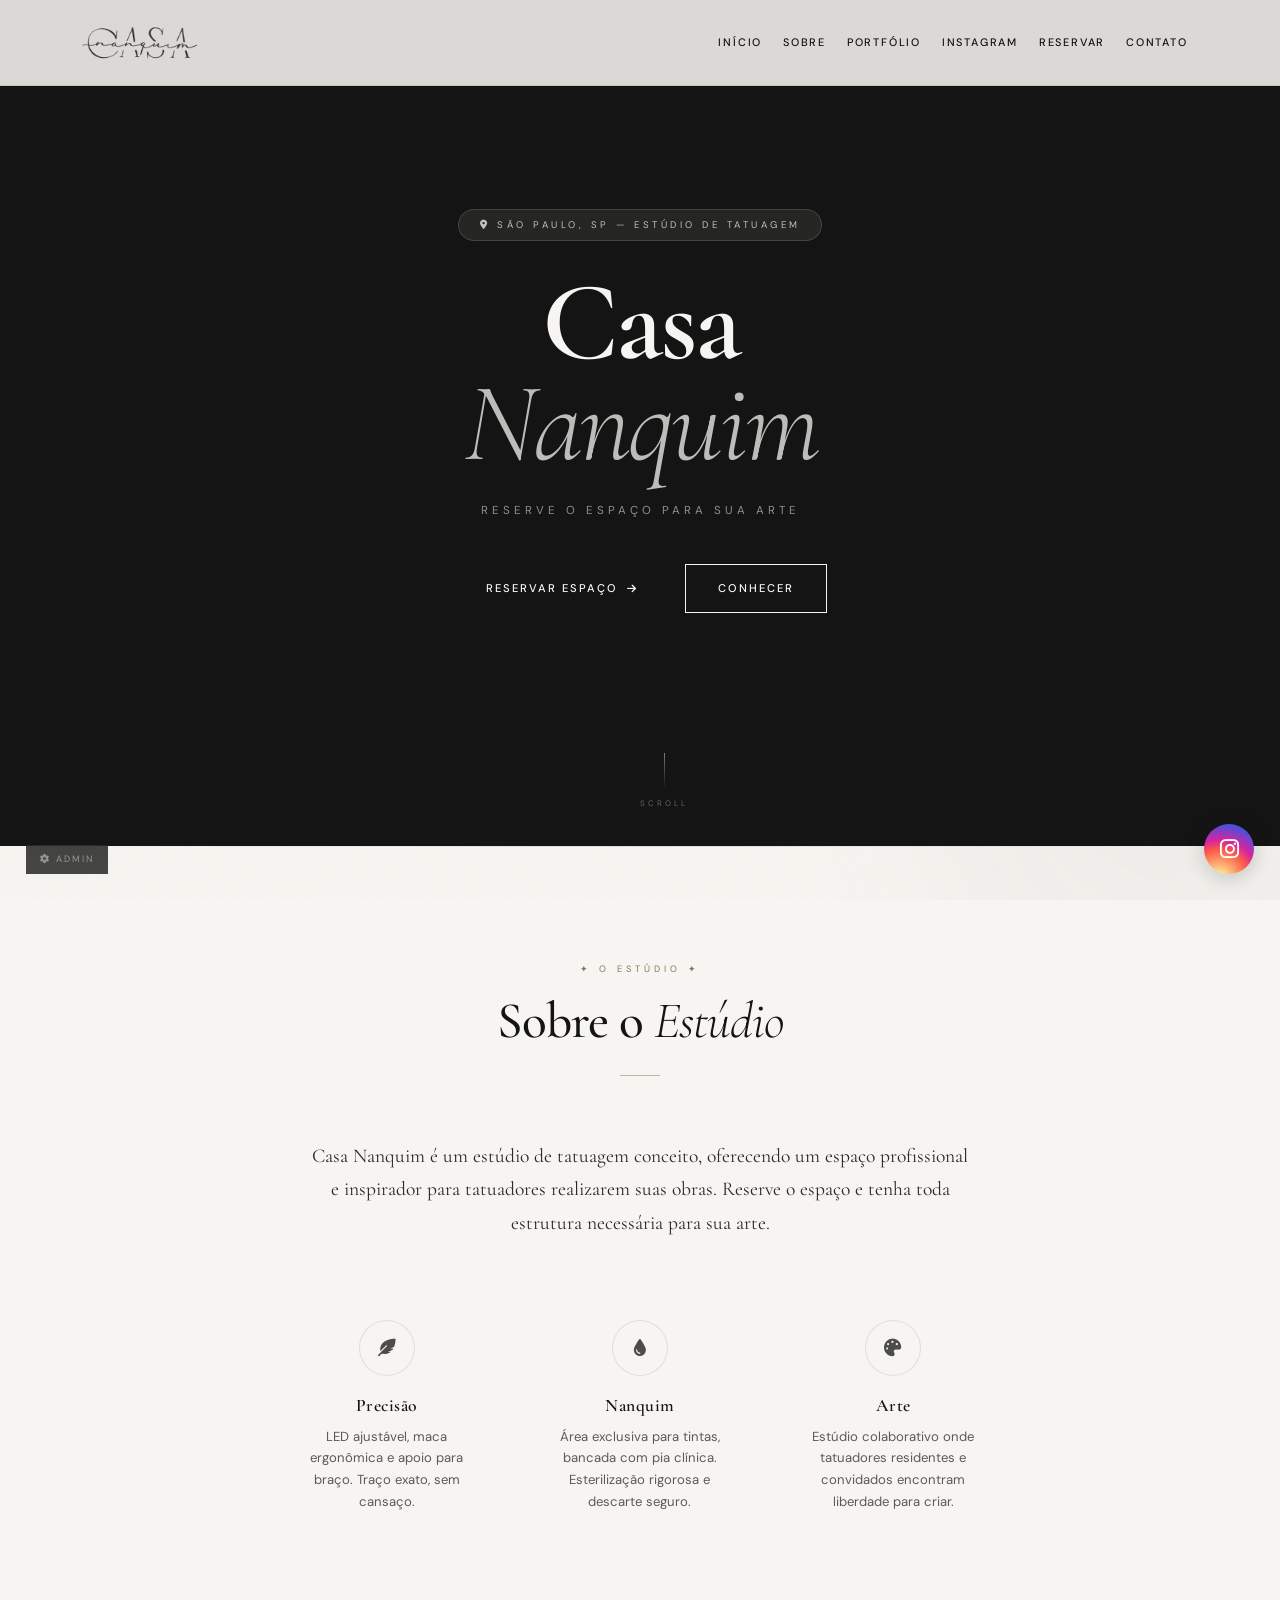
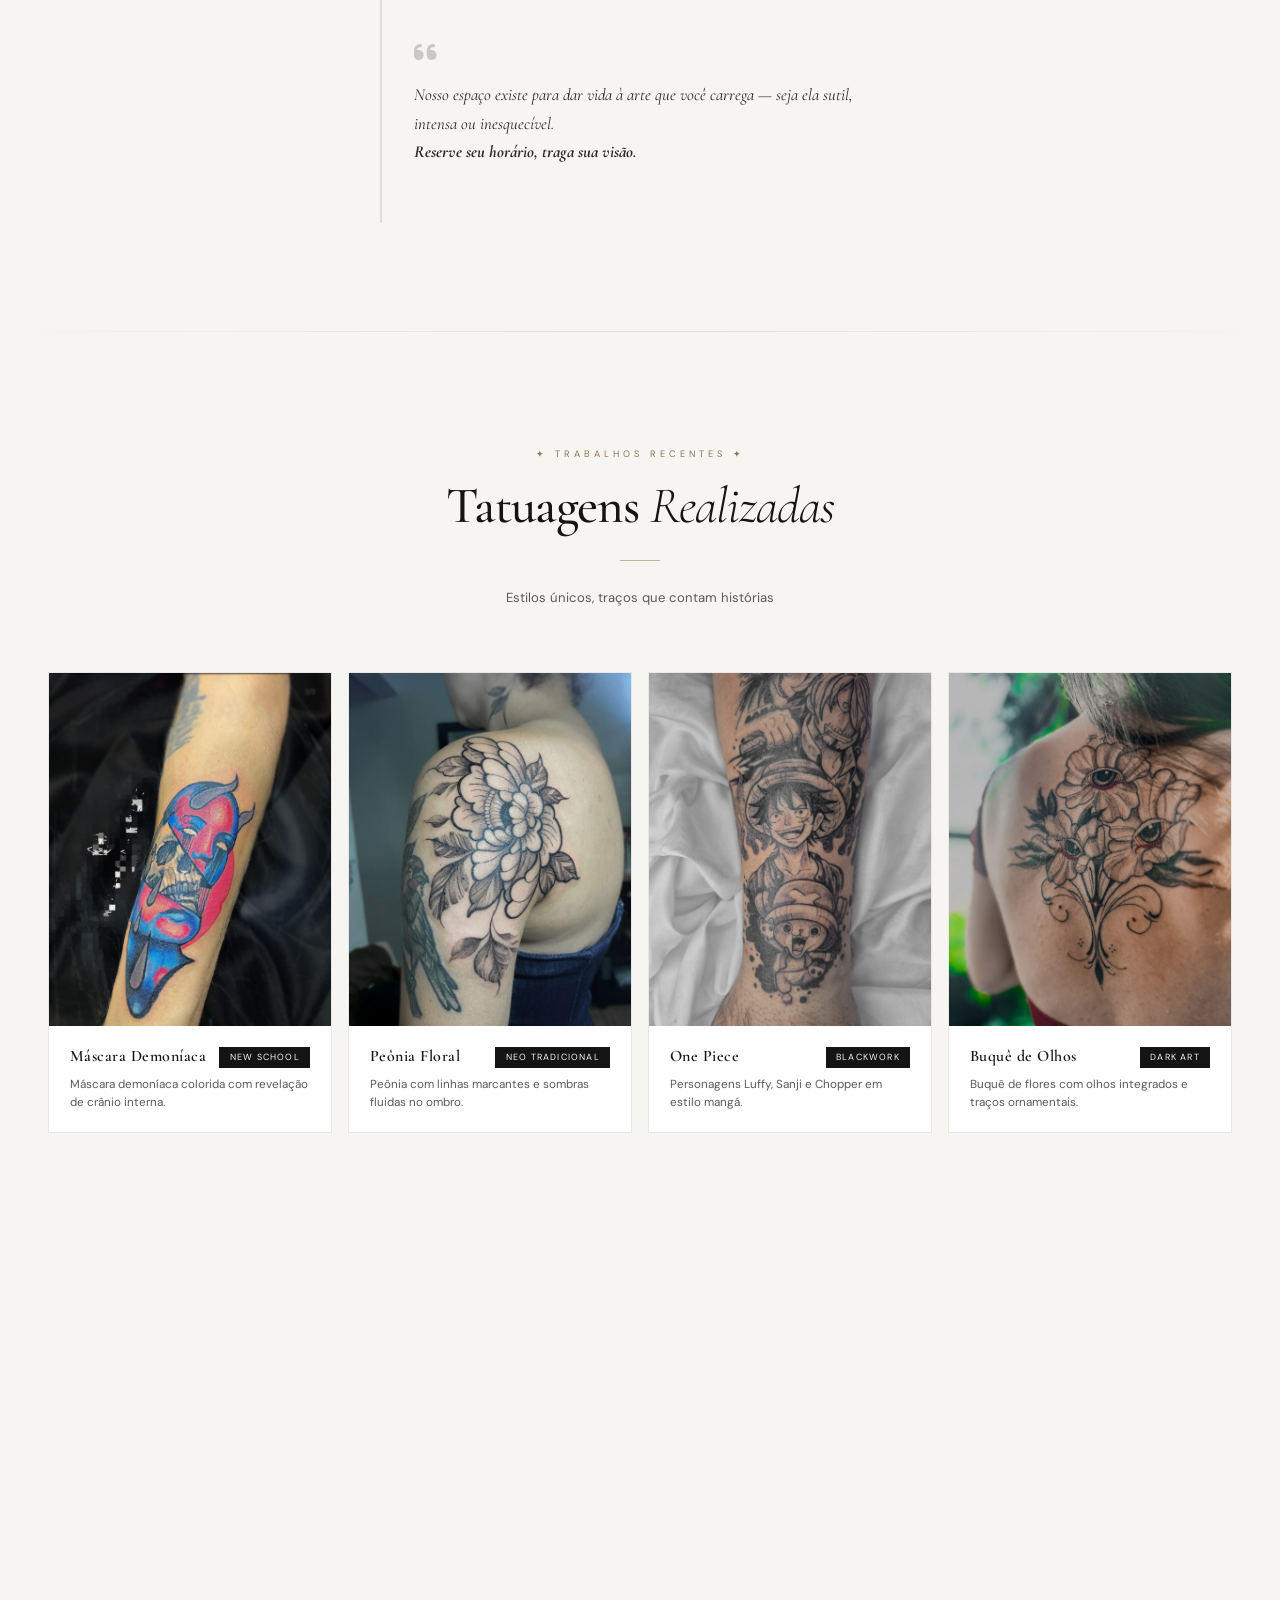
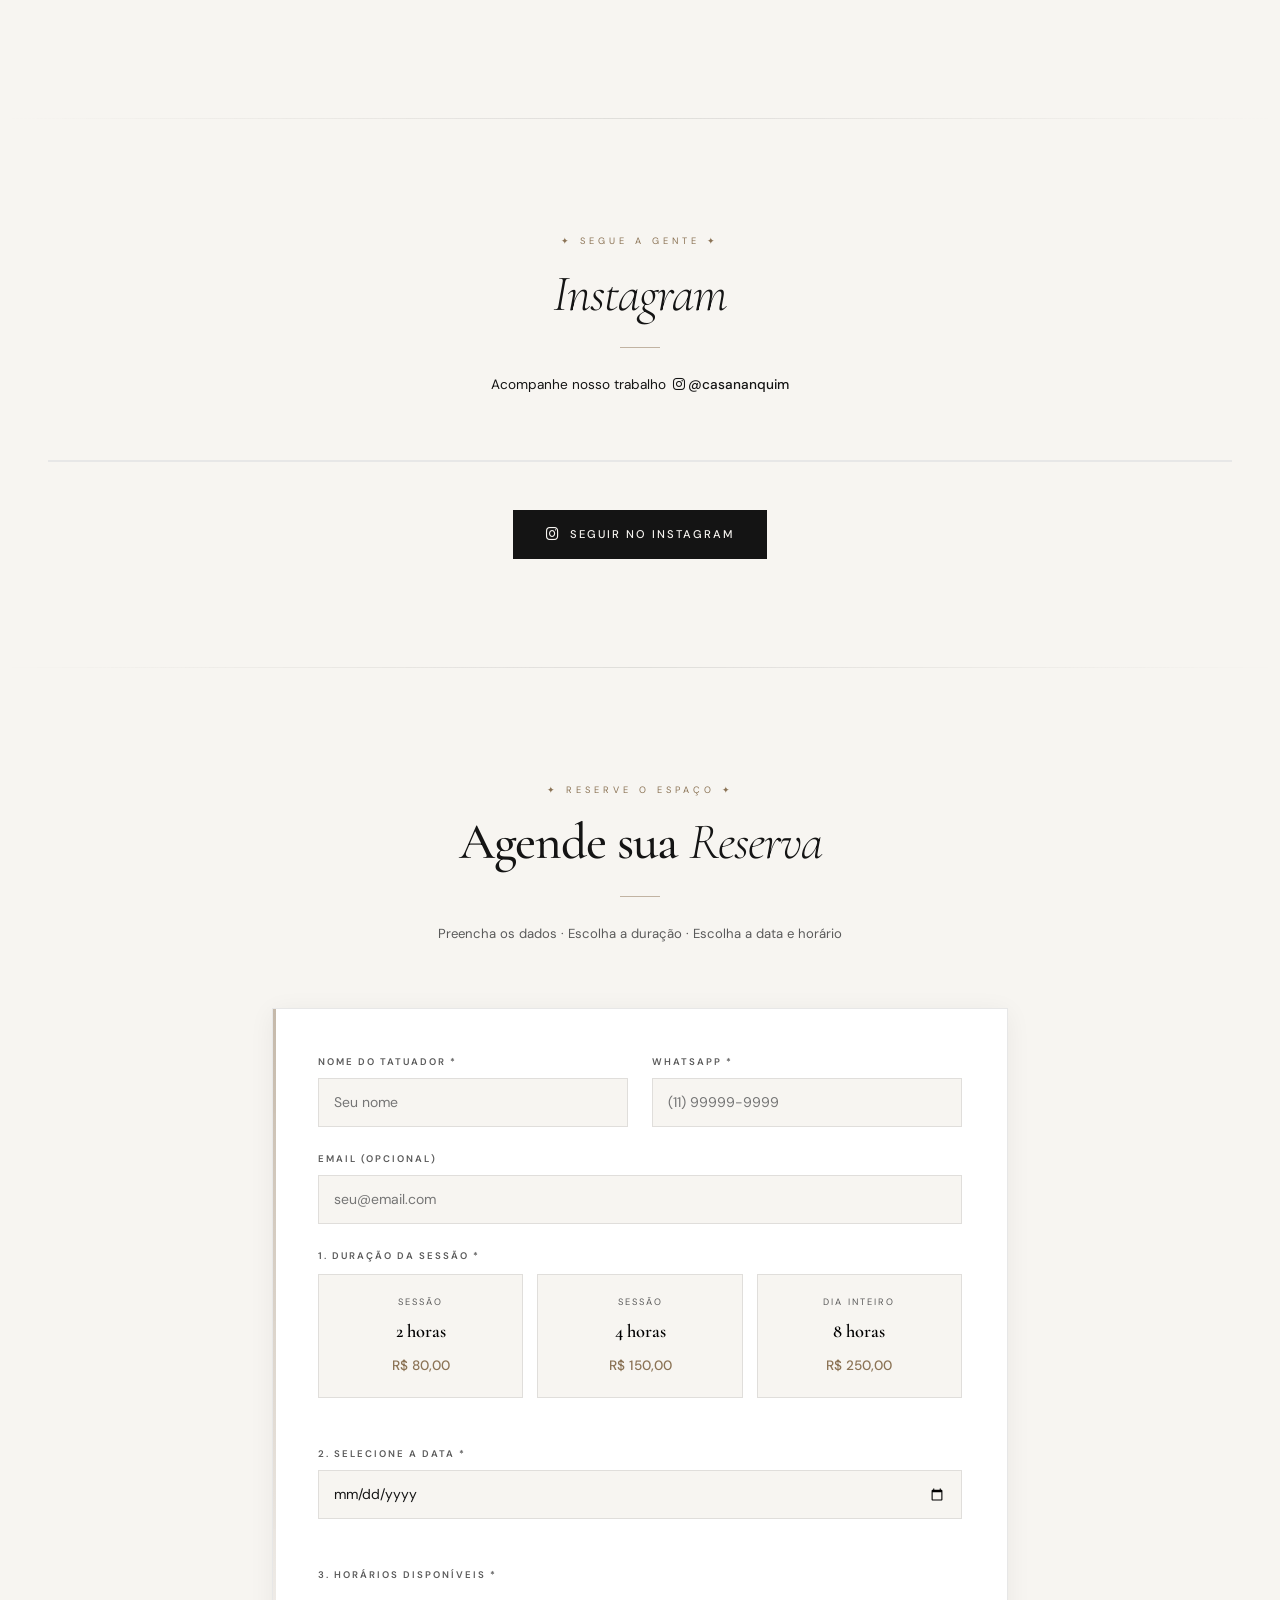
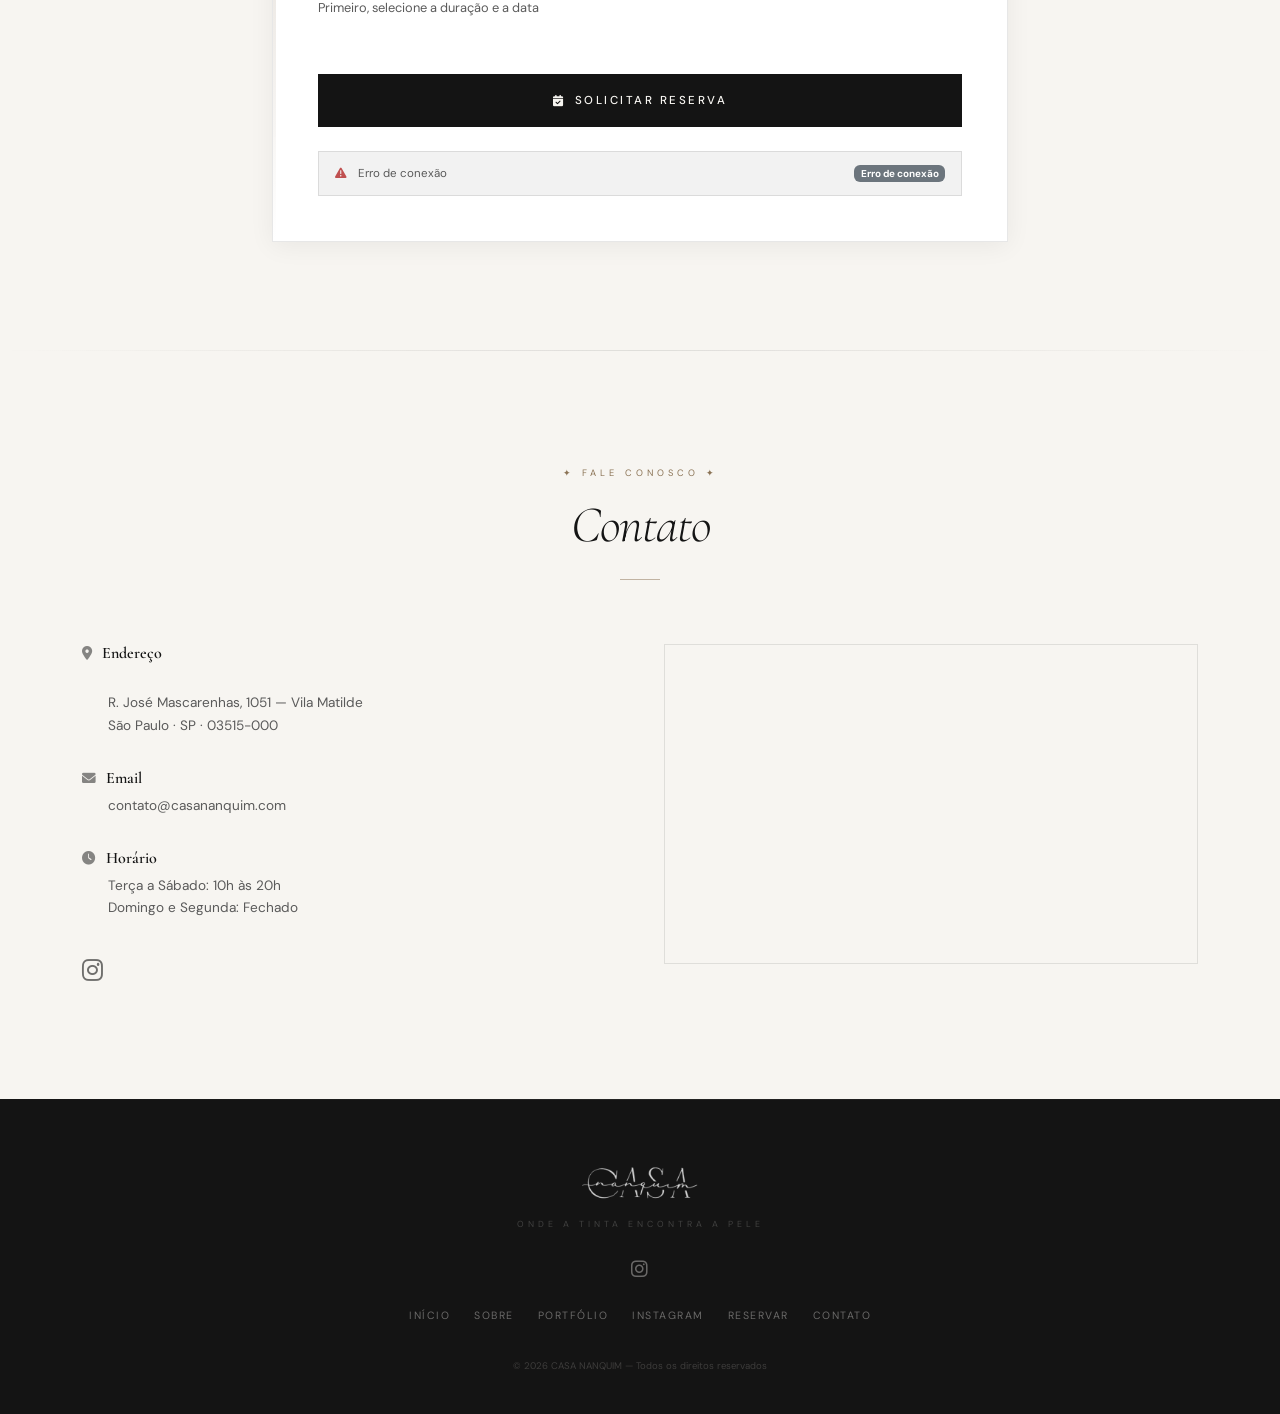
==== commit 1dbe13b3: "Update index.html" ====
--- a/index.html
+++ b/index.html
@@ -855,7 +855,6 @@
           <li class="nav-item"><a class="nav-link" href="#instagram">Instagram</a></li>
           <li class="nav-item"><a class="nav-link" href="#reserva">Reservar</a></li>
           <li class="nav-item"><a class="nav-link" href="#contato">Contato</a></li>
-          <li class="nav-item"><a class="nav-link nav-cta" href="#reserva">Reservar Espaço</a></li>
         </ul>
         <a href="admin.html" class="admin-mobile-link" aria-label="Área administrativa">
           <i class="fas fa-cog me-2" aria-hidden="true"></i> Admin
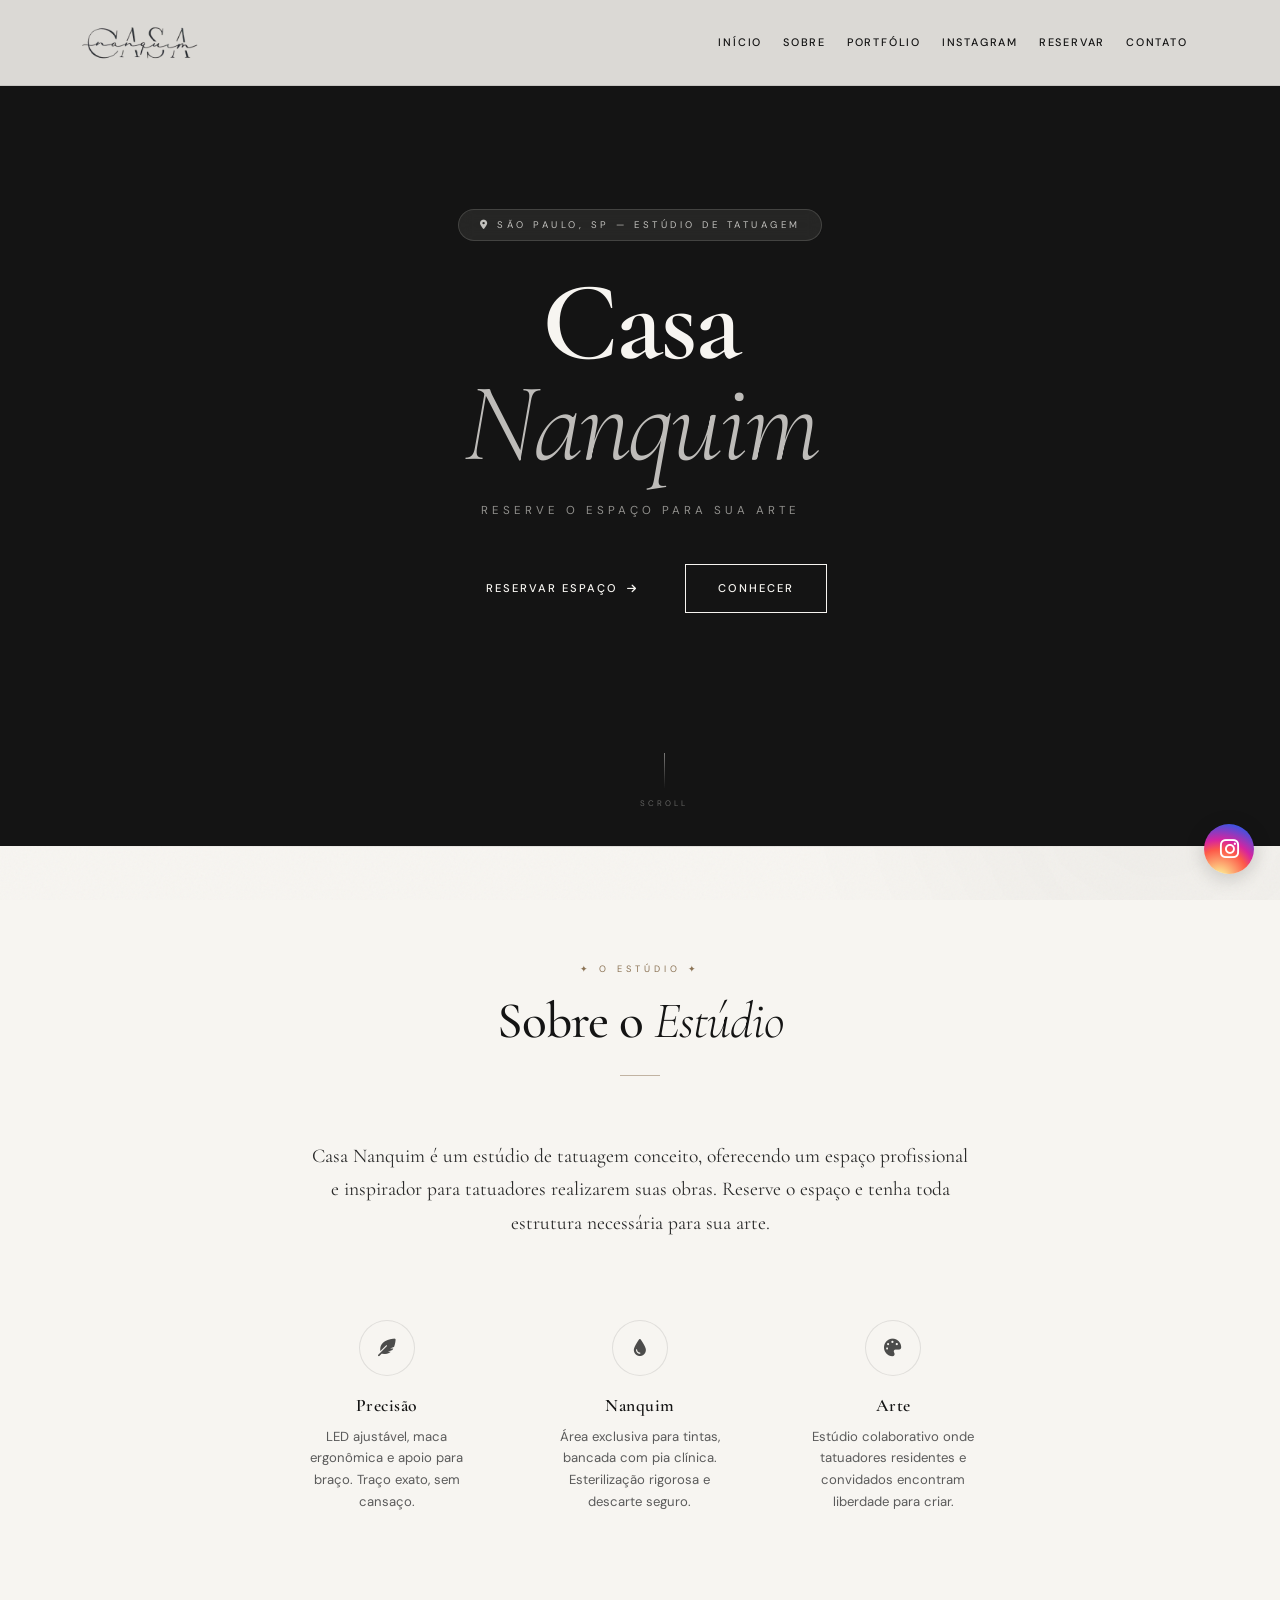
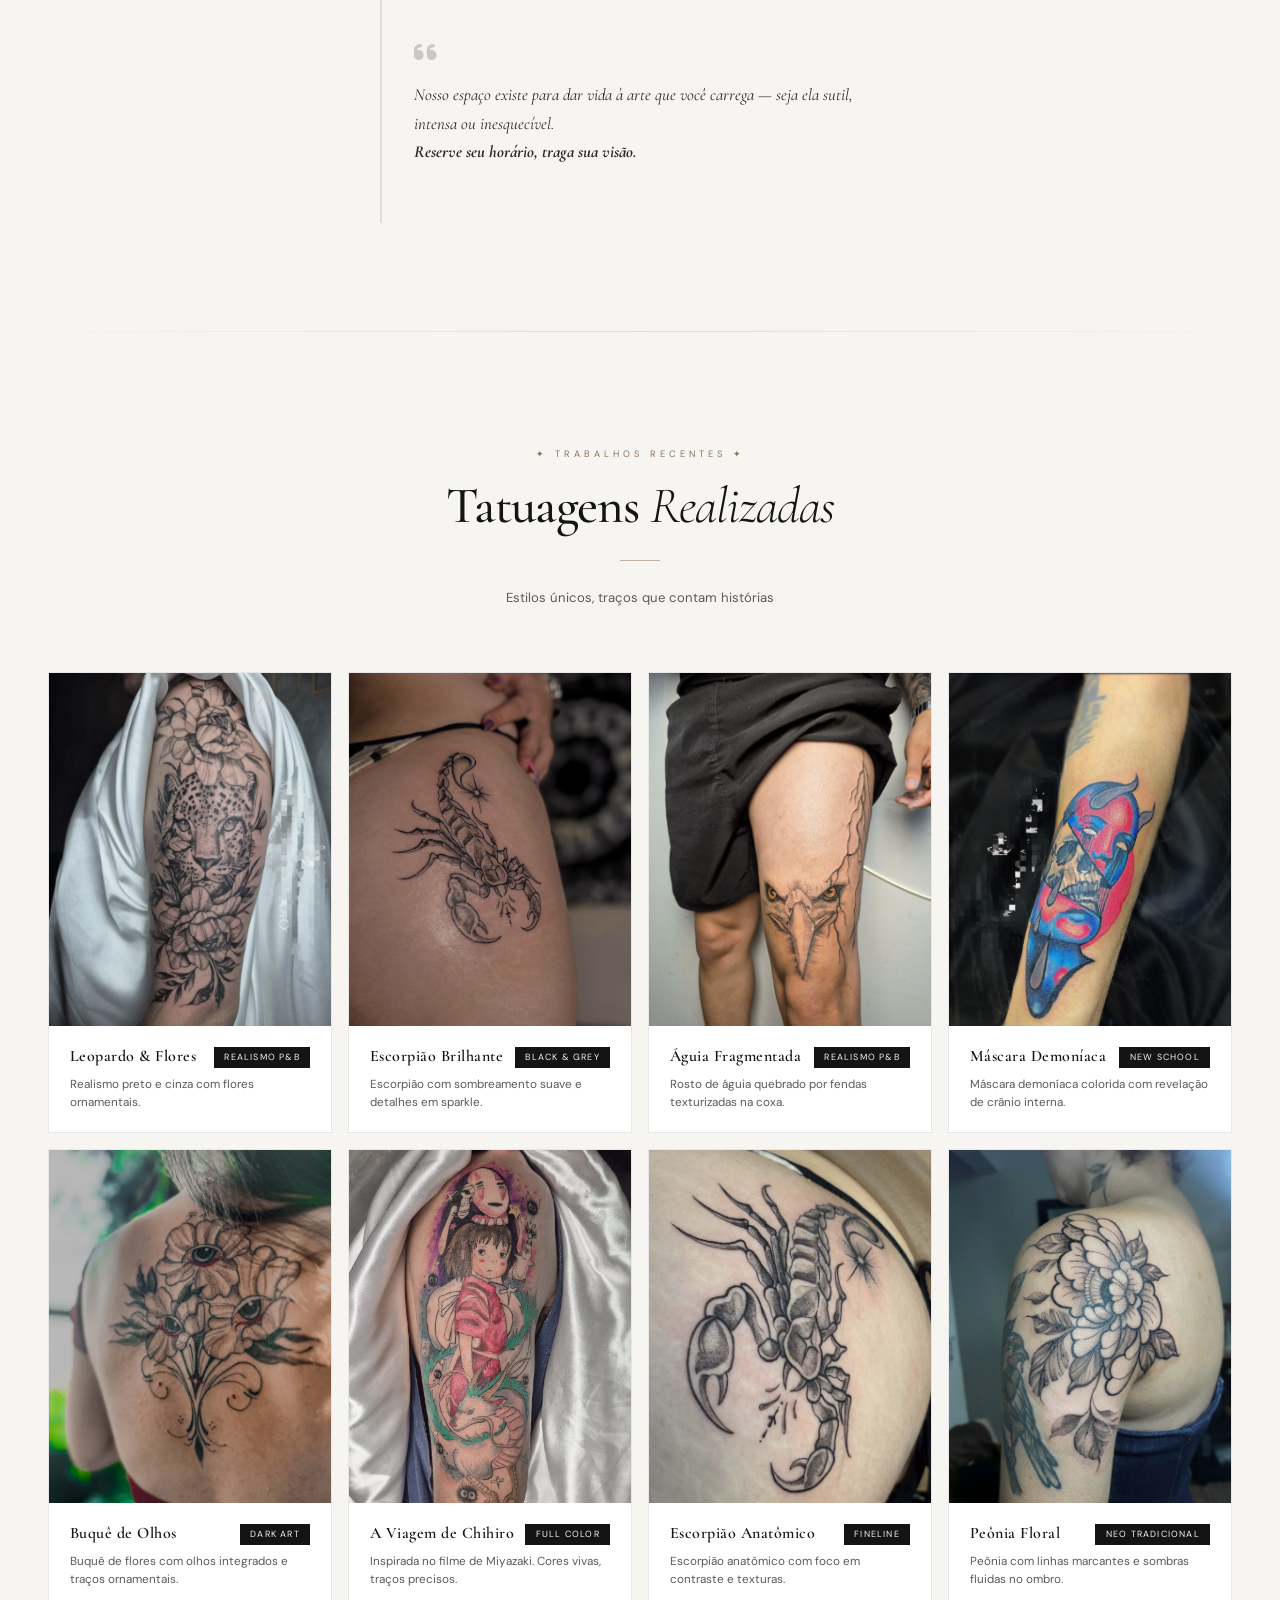
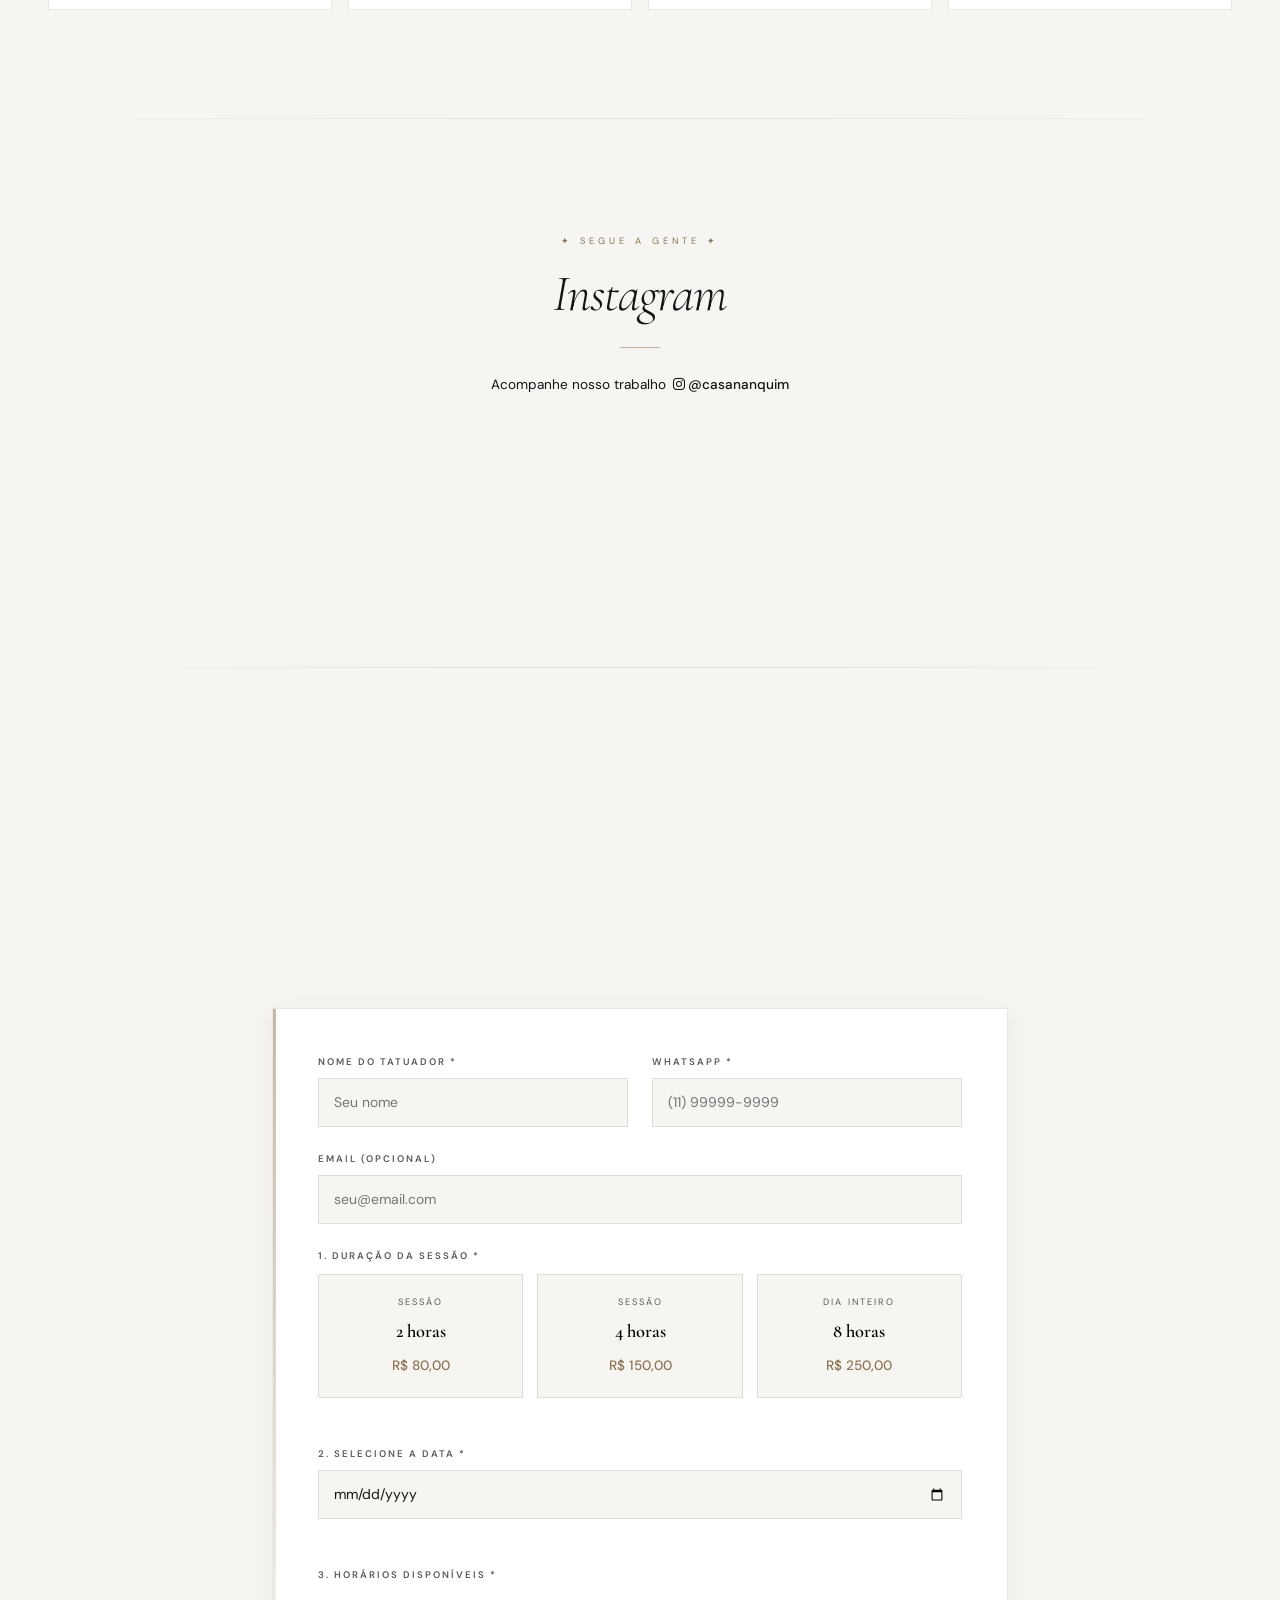
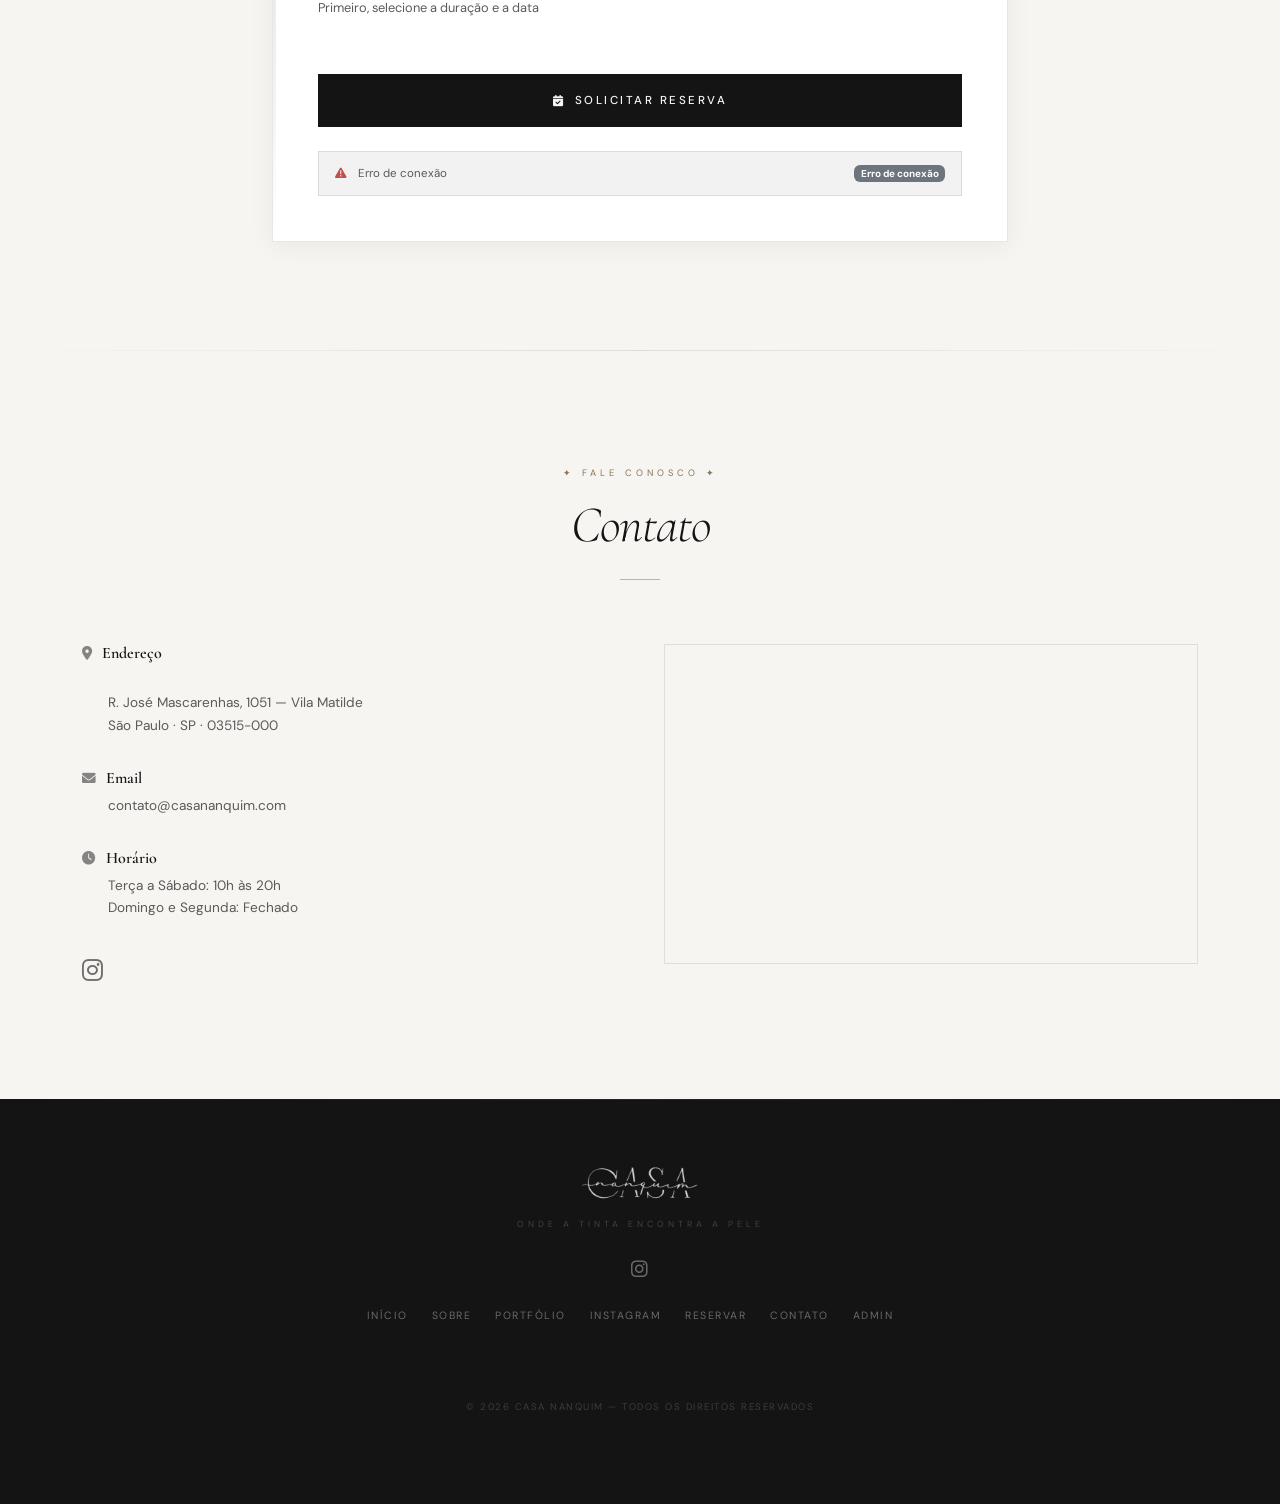
==== commit 3bfaca16: "Update index.html" ====
--- a/index.html
+++ b/index.html
@@ -856,9 +856,6 @@
           <li class="nav-item"><a class="nav-link" href="#reserva">Reservar</a></li>
           <li class="nav-item"><a class="nav-link" href="#contato">Contato</a></li>
         </ul>
-        <a href="admin.html" class="admin-mobile-link" aria-label="Área administrativa">
-          <i class="fas fa-cog me-2" aria-hidden="true"></i> Admin
-        </a>
       </div>
     </div>
   </nav>
@@ -1165,6 +1162,7 @@
         <a href="#instagram">Instagram</a>
         <a href="#reserva">Reservar</a>
         <a href="#contato">Contato</a>
+        <a href="admin.html">Admin<a/>
       </div>
       <div class="footer-copy">
         © <span id="currentYear"></span> CASA NANQUIM — Todos os direitos reservados
@@ -1177,11 +1175,6 @@
 <!-- Botão Instagram flutuante -->
 <a href="https://www.instagram.com/casananquim/" class="instagram-float" target="_blank" rel="noopener" aria-label="Instagram">
   <i class="fab fa-instagram" aria-hidden="true"></i>
-</a>
-
-<!-- Admin (desktop) -->
-<a href="admin.html" class="admin-link" aria-label="Área administrativa">
-  <i class="fas fa-cog" aria-hidden="true"></i> Admin
 </a>
 
 <script src="https://cdn.jsdelivr.net/npm/bootstrap@5.3.0/dist/js/bootstrap.bundle.min.js"></script>
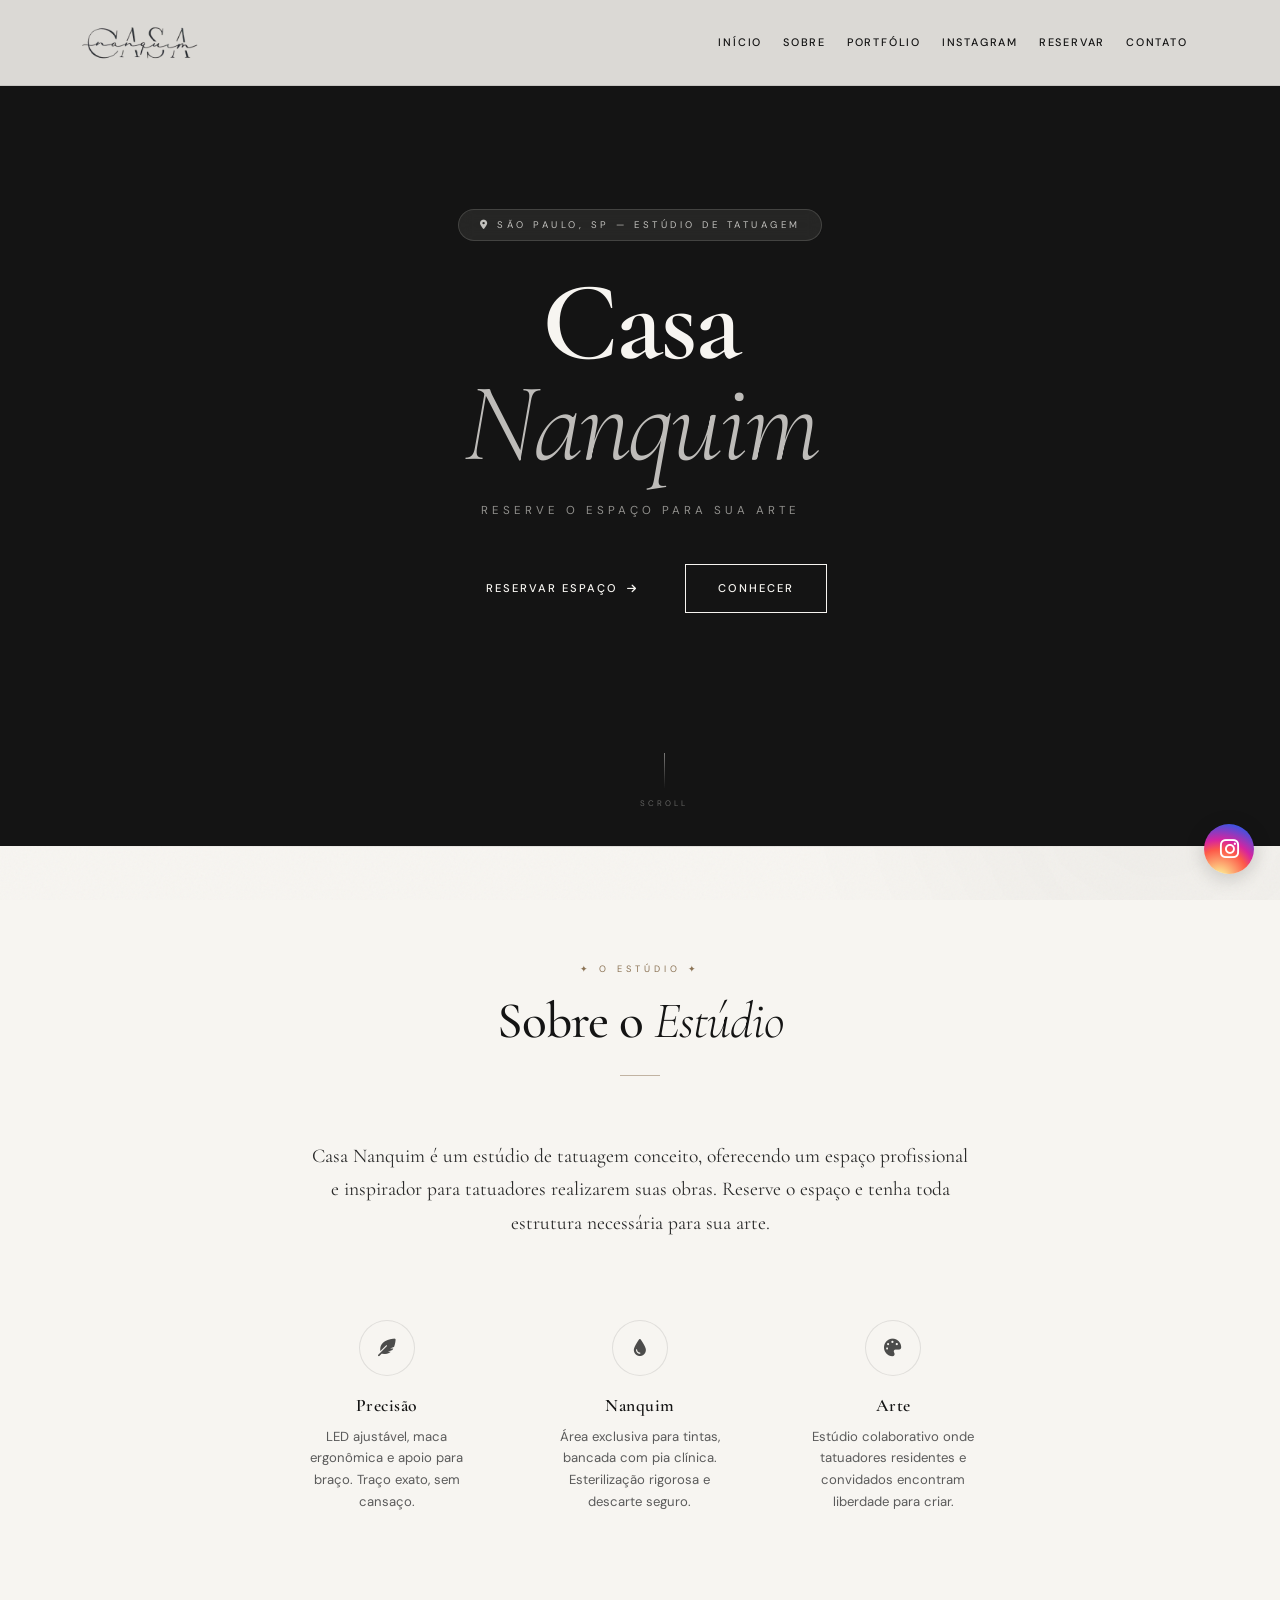
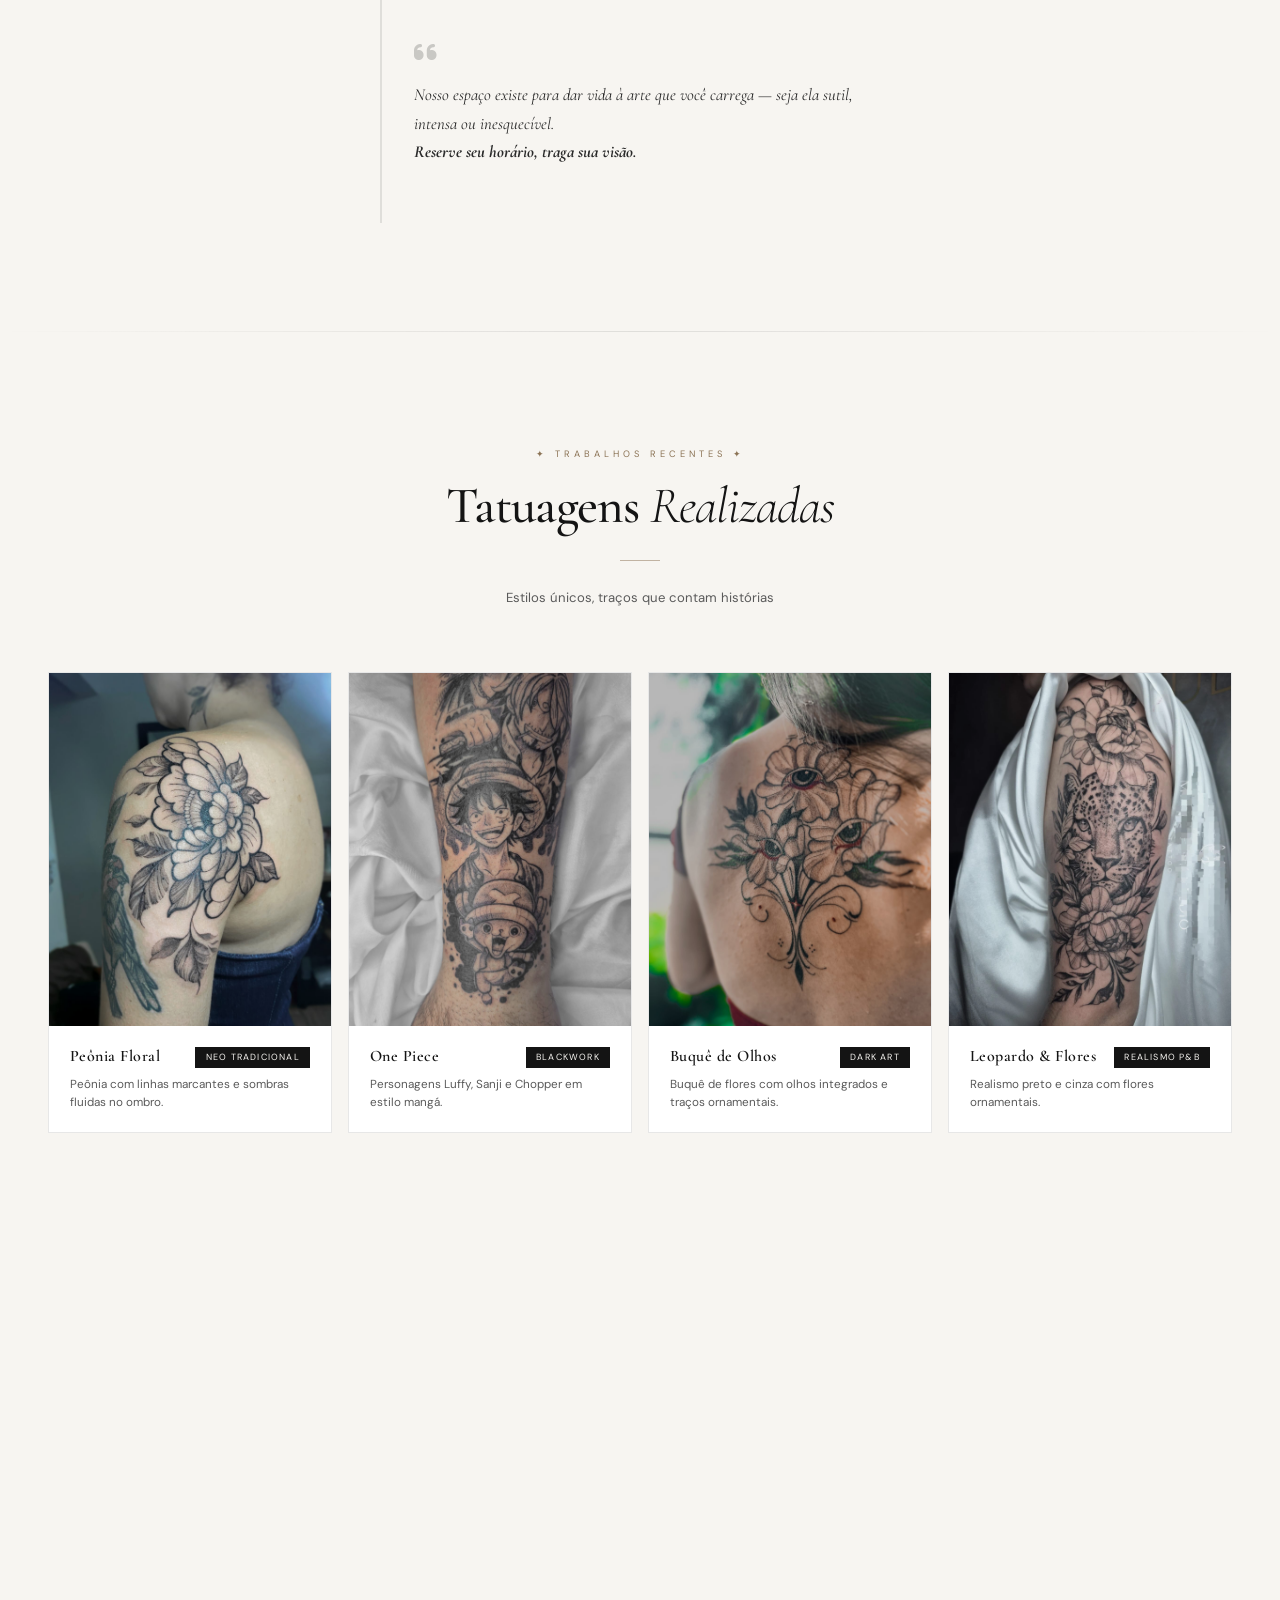
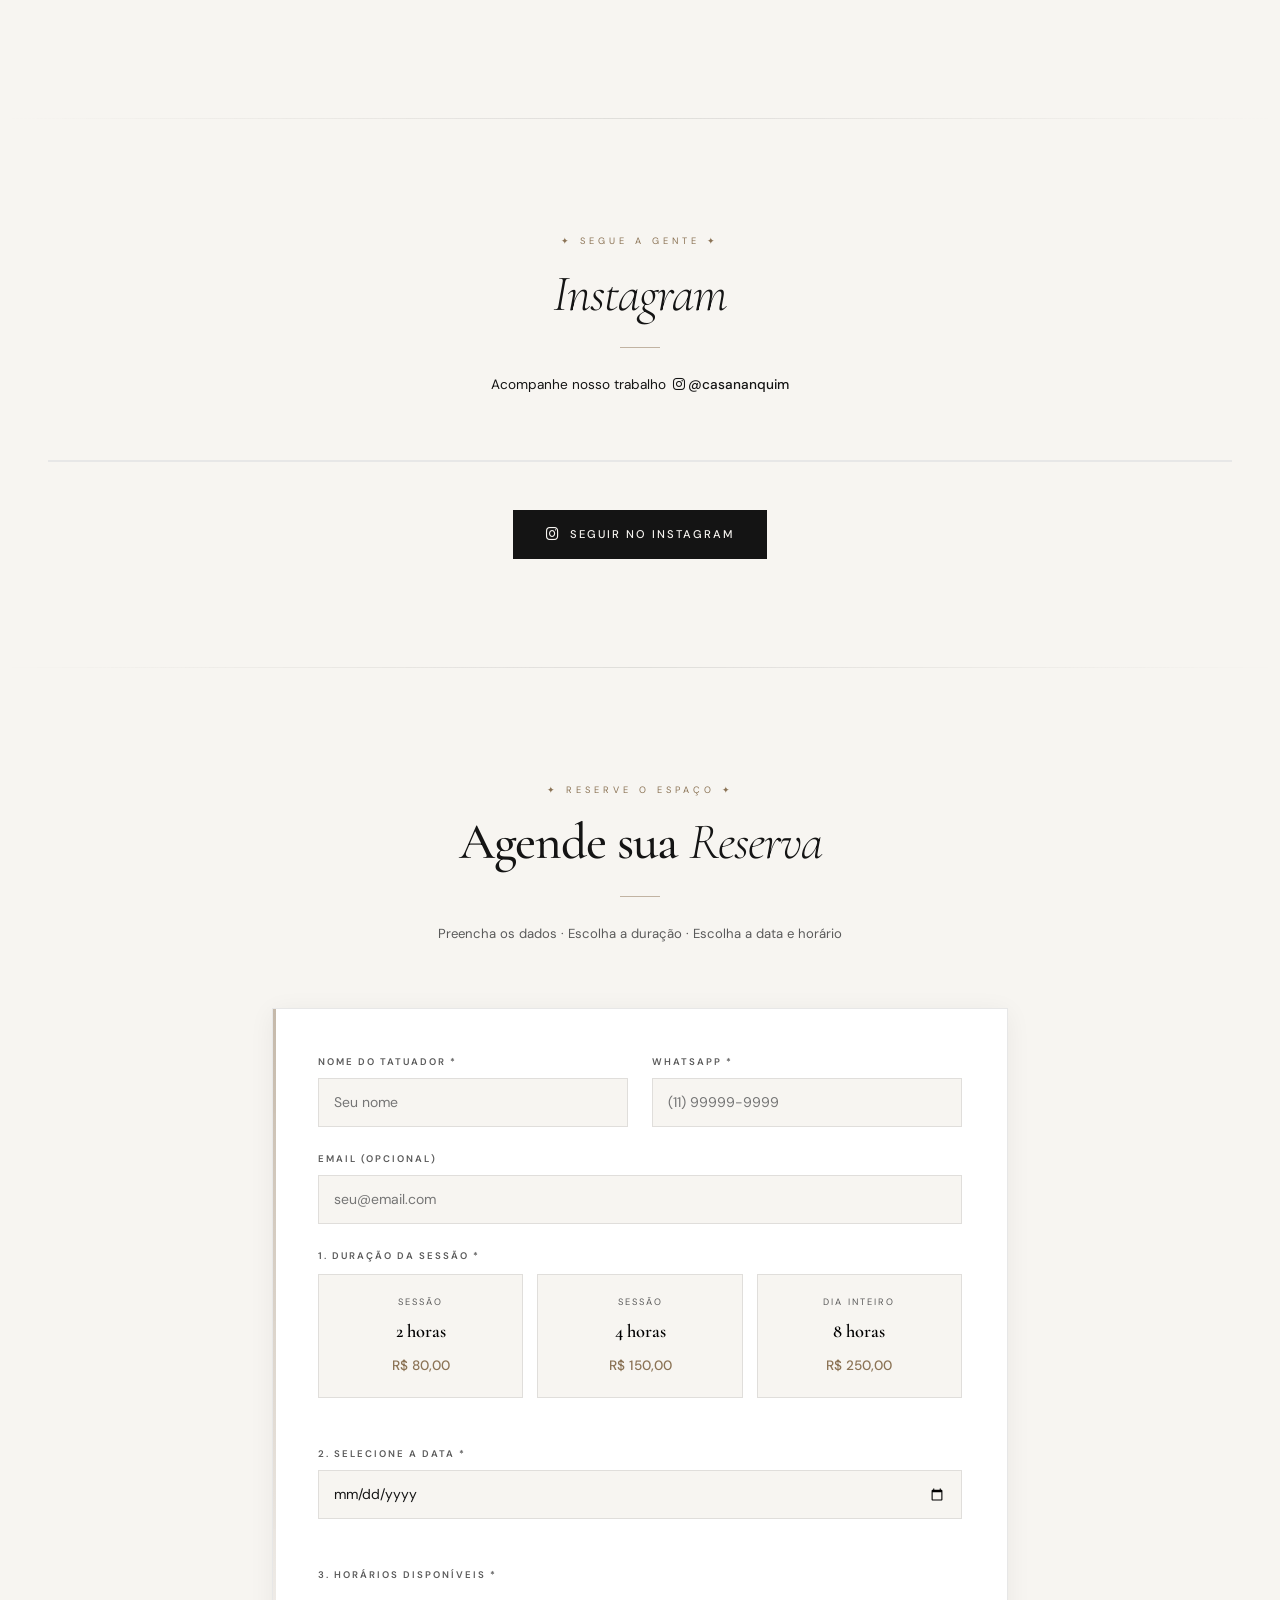
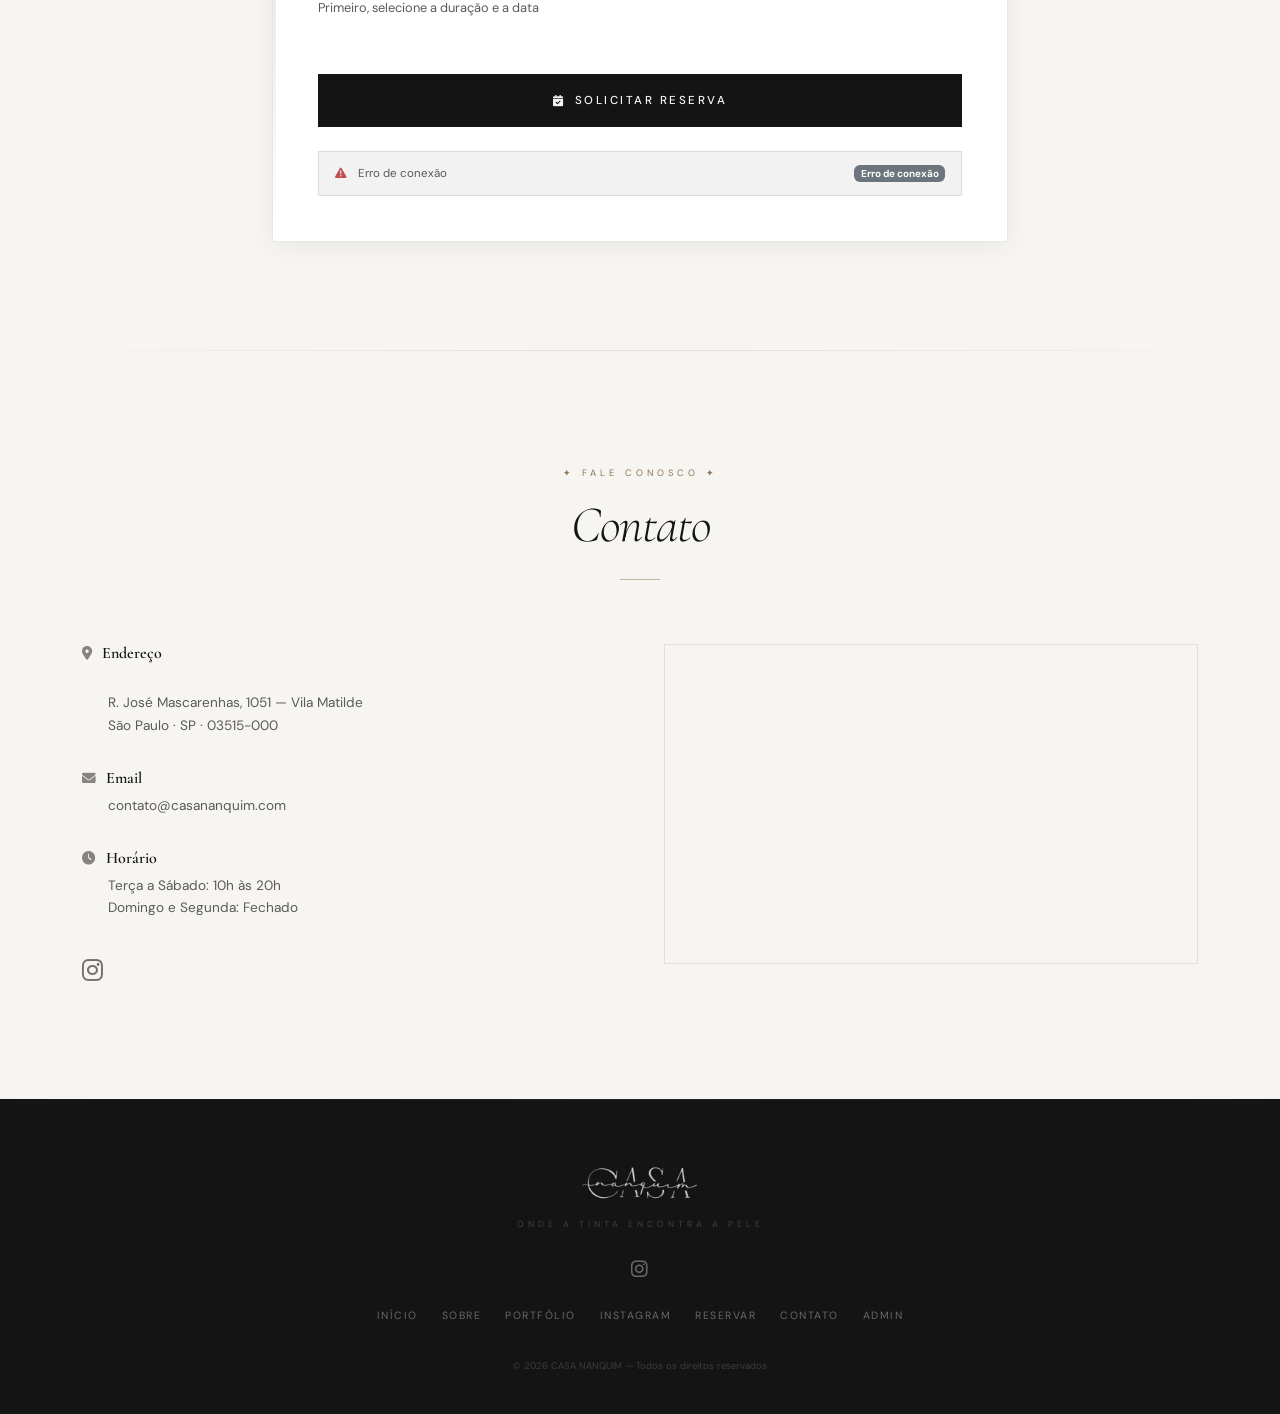
==== commit b07ac302: "Update index.html" ====
--- a/index.html
+++ b/index.html
@@ -1162,7 +1162,7 @@
         <a href="#instagram">Instagram</a>
         <a href="#reserva">Reservar</a>
         <a href="#contato">Contato</a>
-        <a href="admin.html">Admin<a/>
+        <a href="admin.html">Admin</a>
       </div>
       <div class="footer-copy">
         © <span id="currentYear"></span> CASA NANQUIM — Todos os direitos reservados
@@ -1288,13 +1288,15 @@
 
   renderizarGaleria();
 
-  /* ========== SISTEMA DE RESERVA ========== */
-  const SCRIPT_URL = 'https://script.google.com/macros/s/AKfycbwRJplEccWvNLu9WVBeVygAylrdj6jHC9Pk5cbQKe3WORpaYooYb356c6PHRDikx8ph/exec';
+  /* ========== SISTEMA DE RESERVA COM PREÇOS DINÂMICOS DA PLANILHA ========== */
+  // ATENÇÃO: Substitua pela sua URL do Google Apps Script após o deploy
+  const SCRIPT_URL = 'https://script.google.com/macros/s/AKfycbzLb9llkav6vetEnAE1wLcHYU-2IP1TThugpL1TixzdcEXfatWAa6f1Bdum538QtSAW/exec';
   const TOKEN = 'casa_nanquim_2025_secret_token';
   const HORARIOS_BASE = ['10:00','11:00','12:00','13:00','14:00','15:00','16:00','17:00','18:00','19:00'];
 
   let duracaoHoras = null, duracaoSelecionada = null, valorSelecionado = null;
   let dataSelecionada = null, horarioSelecionado = null, reservasExistentes = [];
+  let precosDinamicos = { duasHoras: 80, quatroHoras: 150, oitoHoras: 250 };
 
   const dataInput          = document.getElementById('data');
   const horariosContainer  = document.getElementById('horariosContainer');
@@ -1341,6 +1343,52 @@
       atualizarStatus('offline','Erro de conexão');
       return [];
     }
+  }
+
+  async function buscarPrecos() {
+    try {
+      const response = await fetch(`${SCRIPT_URL}?action=getPrecos`);
+      const data = await response.json();
+      
+      if (data.success && data.precos) {
+        precosDinamicos = data.precos;
+        console.log('✅ Preços carregados da planilha:', precosDinamicos);
+        atualizarBotoesDuracao();
+      } else {
+        console.warn('⚠️ Usando preços padrão');
+      }
+    } catch (error) {
+      console.error('❌ Erro ao buscar preços:', error);
+    }
+  }
+
+  function atualizarBotoesDuracao() {
+    const botoes = document.querySelectorAll('.opcao-btn');
+    
+    botoes.forEach(btn => {
+      const duracao = btn.getAttribute('data-duracao');
+      let valor = 0;
+      
+      switch(duracao) {
+        case '2':
+          valor = precosDinamicos.duasHoras;
+          break;
+        case '4':
+          valor = precosDinamicos.quatroHoras;
+          break;
+        case '8':
+          valor = precosDinamicos.oitoHoras;
+          break;
+        default:
+          valor = 0;
+      }
+      
+      btn.setAttribute('data-valor', valor);
+      const valorSpan = btn.querySelector('.valor');
+      if (valorSpan) {
+        valorSpan.textContent = `R$ ${valor.toFixed(2)}`;
+      }
+    });
   }
 
   function calcularFim(inicio, horas) {
@@ -1461,6 +1509,7 @@
   }
 
   async function init() {
+    await buscarPrecos();
     initDuracao();
     if (dataInput) dataInput.addEventListener('change', onDataChange);
     const form = document.getElementById('reservaForm');
@@ -1469,7 +1518,8 @@
     await buscarReservas();
     setInterval(async()=>{
       if (dataSelecionada && duracaoHoras) { await buscarReservas(); renderizarHorarios(); }
-    }, 10000);
+      await buscarPrecos();
+    }, 300000);
   }
 
   init();
